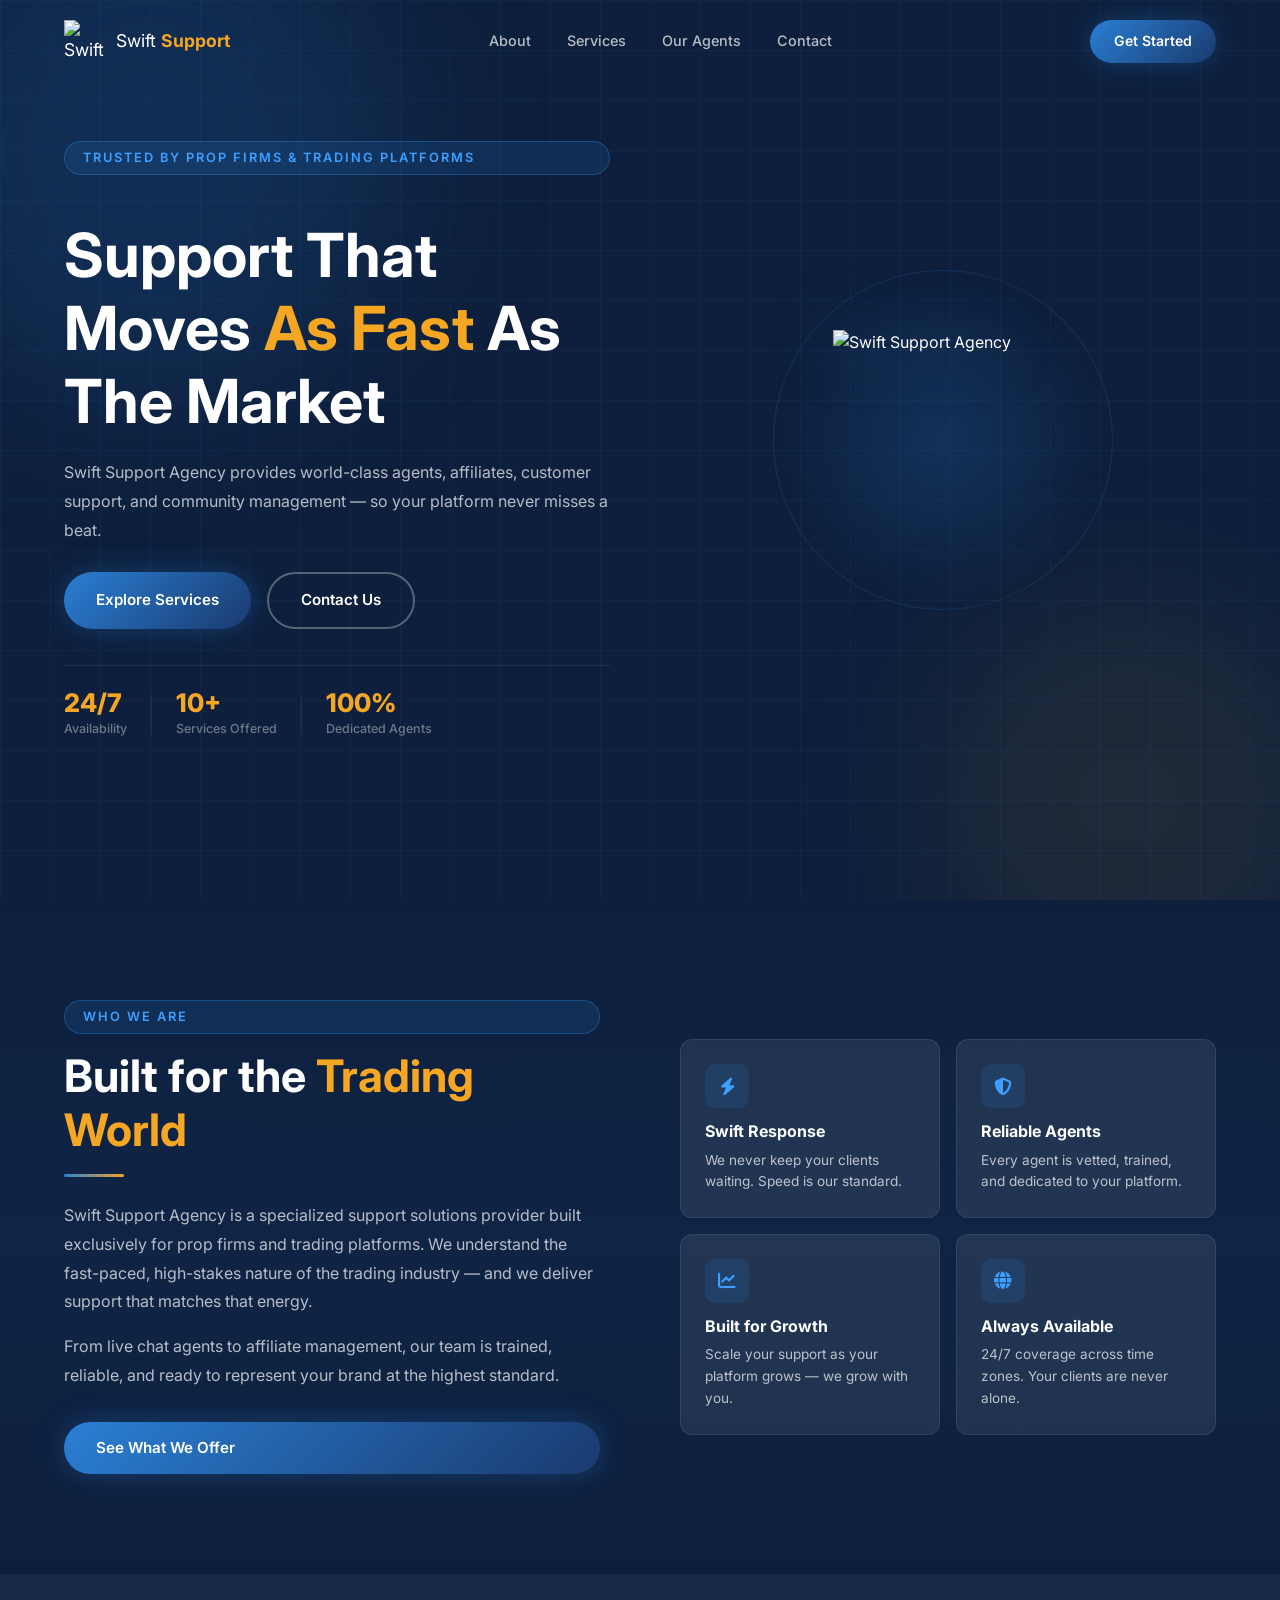
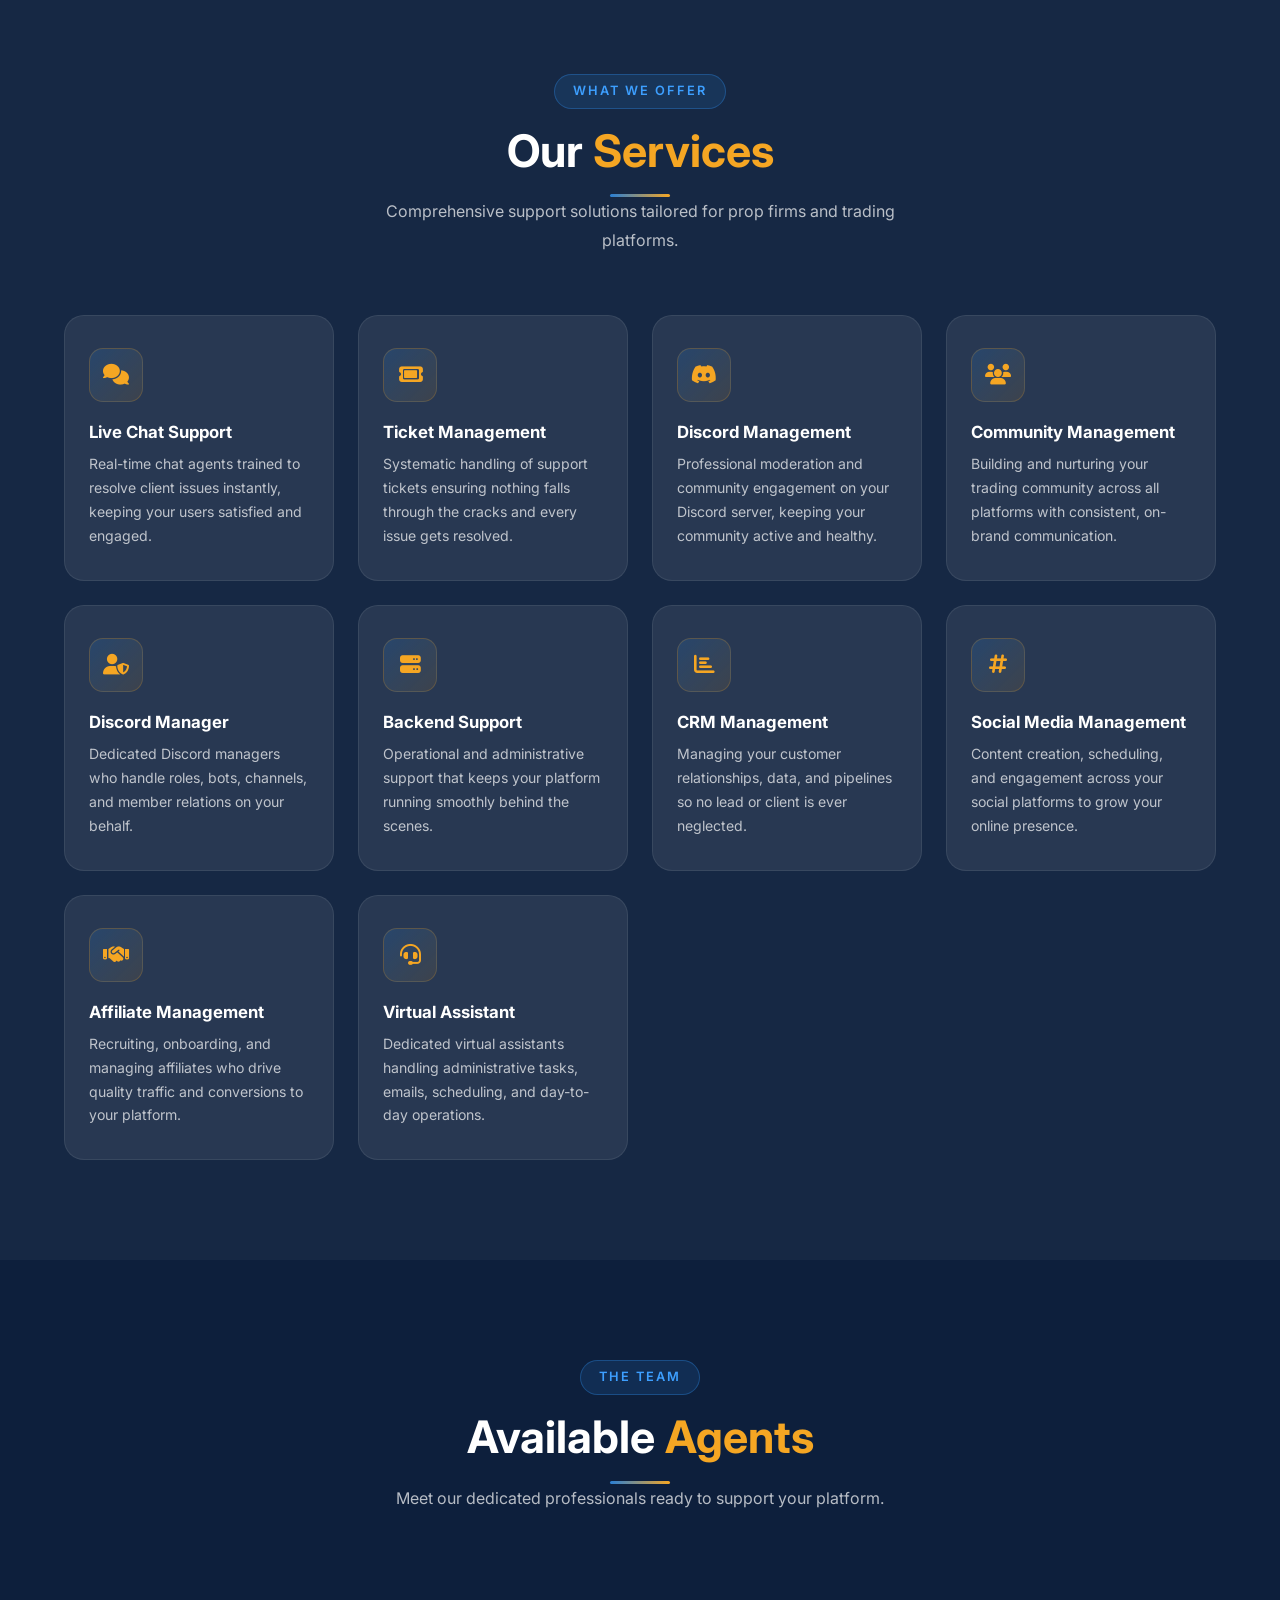
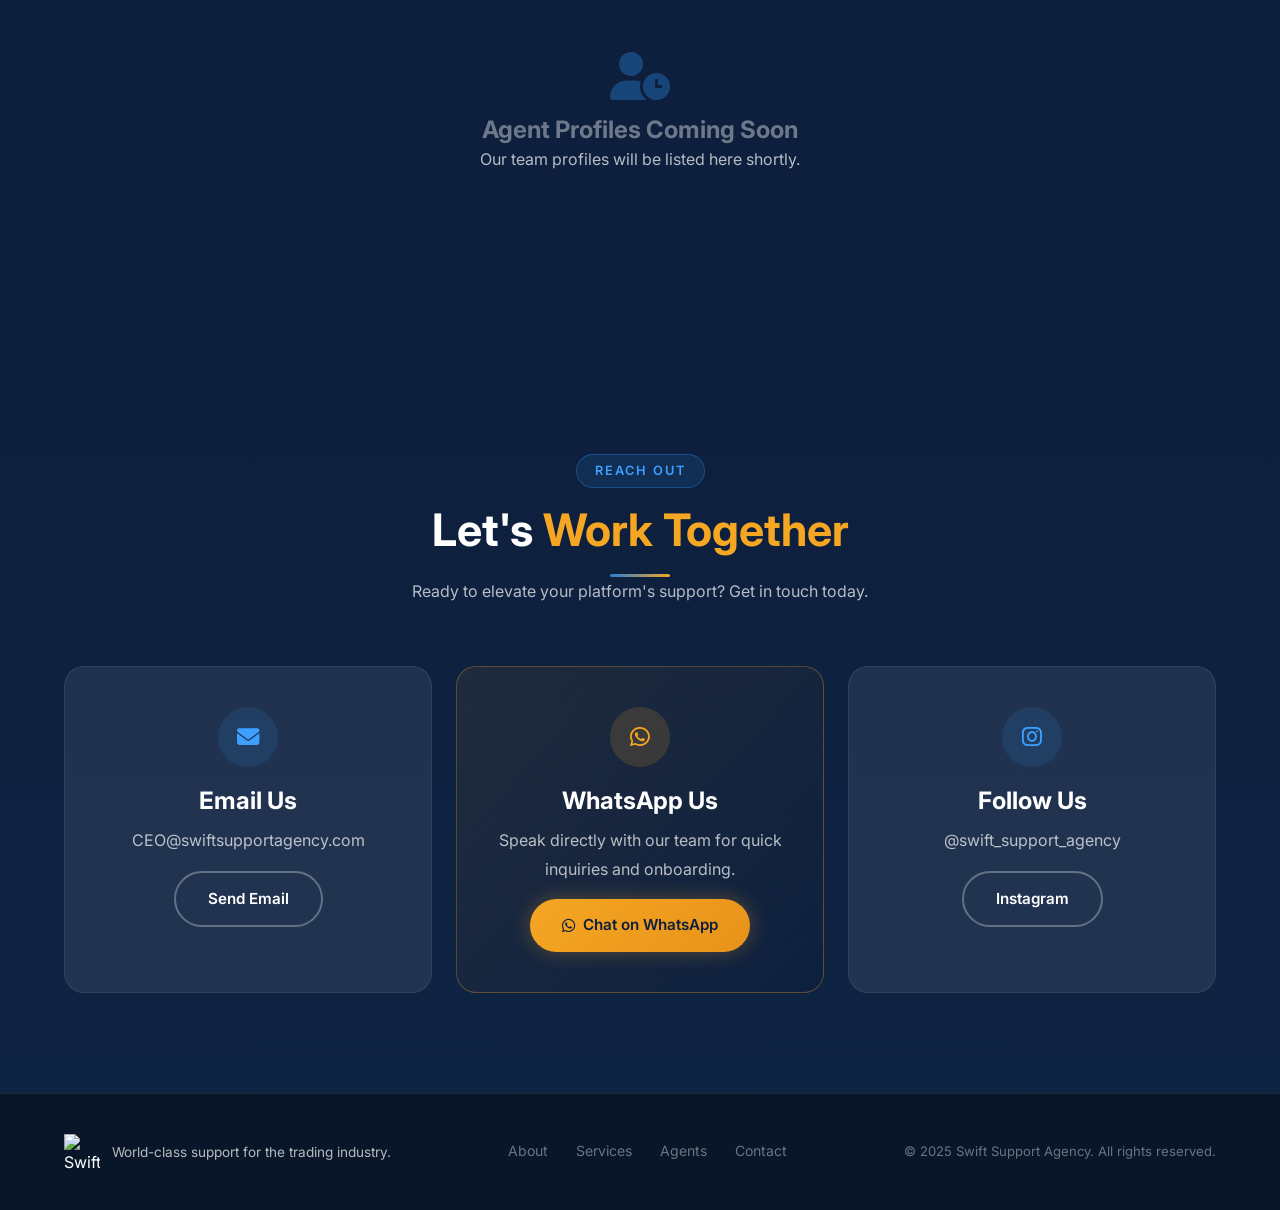
==== index.html @ 95cbc2ba "Initial commit — Swift Support Agency website" ====
<!DOCTYPE html>
<html lang="en">
<head>
  <meta charset="UTF-8" />
  <meta name="viewport" content="width=device-width, initial-scale=1.0" />
  <meta name="description" content="Swift Support Agency — Professional support solutions for prop firms and trading platforms." />
  <title>Swift Support Agency</title>

  <!-- Favicon -->
  <link rel="icon" type="image/png" href="assets/logo.png" />

  <!-- Fonts -->
  <link rel="preconnect" href="https://fonts.googleapis.com" />
  <link rel="preconnect" href="https://fonts.gstatic.com" crossorigin />
  <link href="https://fonts.googleapis.com/css2?family=Inter:wght@300;400;500;600;700;800;900&display=swap" rel="stylesheet" />

  <!-- Icons -->
  <link rel="stylesheet" href="https://cdnjs.cloudflare.com/ajax/libs/font-awesome/6.5.0/css/all.min.css" />

  <!-- Styles -->
  <link rel="stylesheet" href="css/style.css" />
</head>
<body>

  <!-- ===== NAVBAR ===== -->
  <nav class="navbar" id="navbar">
    <div class="container navbar__inner">

      <a href="#home" class="navbar__logo">
        <img src="assets/logo.png" alt="Swift Support Agency Logo" />
        <span>Swift <strong>Support</strong></span>
      </a>

      <ul class="navbar__links" id="navLinks">
        <li><a href="#about" class="nav-link">About</a></li>
        <li><a href="#services" class="nav-link">Services</a></li>
        <li><a href="#agents" class="nav-link">Our Agents</a></li>
        <li><a href="#contact" class="nav-link">Contact</a></li>
      </ul>

      <a href="#contact" class="btn btn-primary navbar__cta">Get Started</a>

      <button class="navbar__burger" id="burgerBtn" aria-label="Toggle menu">
        <span></span>
        <span></span>
        <span></span>
      </button>

    </div>
  </nav>

  <!-- ===== HERO ===== -->
  <section class="hero" id="home">
    <div class="hero__bg-grid"></div>
    <div class="hero__orb hero__orb--1"></div>
    <div class="hero__orb hero__orb--2"></div>
    <div class="container hero__inner">
      <div class="hero__content">
        <div class="section-tag">Trusted by Prop Firms & Trading Platforms</div>
        <h1>Support That Moves <span class="text-gold">As Fast</span> As The Market</h1>
        <p>Swift Support Agency provides world-class agents, affiliates, customer support, and community management — so your platform never misses a beat.</p>
        <div class="hero__btns">
          <a href="#services" class="btn btn-primary">Explore Services</a>
          <a href="#contact" class="btn btn-outline">Contact Us</a>
        </div>
        <div class="hero__stats">
          <div class="hero__stat">
            <span class="hero__stat-num">24/7</span>
            <span class="hero__stat-label">Availability</span>
          </div>
          <div class="hero__stat-divider"></div>
          <div class="hero__stat">
            <span class="hero__stat-num">10+</span>
            <span class="hero__stat-label">Services Offered</span>
          </div>
          <div class="hero__stat-divider"></div>
          <div class="hero__stat">
            <span class="hero__stat-num">100%</span>
            <span class="hero__stat-label">Dedicated Agents</span>
          </div>
        </div>
      </div>
      <div class="hero__visual">
        <div class="hero__logo-glow">
          <img src="assets/logo.png" alt="Swift Support Agency" />
        </div>
      </div>
    </div>
  </section>

  <!-- ===== ABOUT ===== -->
  <section class="about" id="about">
    <div class="container about__inner">
      <div class="about__text">
        <div class="section-tag">Who We Are</div>
        <h2>Built for the <span class="text-gold">Trading World</span></h2>
        <div class="divider" style="margin: 16px 0 24px;"></div>
        <p id="about-para-1">Swift Support Agency is a specialized support solutions provider built exclusively for prop firms and trading platforms. We understand the fast-paced, high-stakes nature of the trading industry — and we deliver support that matches that energy.</p>
        <p id="about-para-2" style="margin-top: 16px;">From live chat agents to affiliate management, our team is trained, reliable, and ready to represent your brand at the highest standard.</p>
        <a href="#services" class="btn btn-primary" style="margin-top: 32px;">See What We Offer</a>
      </div>
      <div class="about__cards">
        <div class="about__feat-card">
          <div class="about__feat-icon"><i class="fas fa-bolt"></i></div>
          <h3>Swift Response</h3>
          <p>We never keep your clients waiting. Speed is our standard.</p>
        </div>
        <div class="about__feat-card">
          <div class="about__feat-icon"><i class="fas fa-shield-halved"></i></div>
          <h3>Reliable Agents</h3>
          <p>Every agent is vetted, trained, and dedicated to your platform.</p>
        </div>
        <div class="about__feat-card">
          <div class="about__feat-icon"><i class="fas fa-chart-line"></i></div>
          <h3>Built for Growth</h3>
          <p>Scale your support as your platform grows — we grow with you.</p>
        </div>
        <div class="about__feat-card">
          <div class="about__feat-icon"><i class="fas fa-globe"></i></div>
          <h3>Always Available</h3>
          <p>24/7 coverage across time zones. Your clients are never alone.</p>
        </div>
      </div>
    </div>
  </section>

  <!-- ===== SERVICES ===== -->
  <section class="services" id="services">
    <div class="container">
      <div class="section-header">
        <div class="section-tag">What We Offer</div>
        <h2>Our <span class="text-gold">Services</span></h2>
        <div class="divider"></div>
        <p>Comprehensive support solutions tailored for prop firms and trading platforms.</p>
      </div>
      <div class="services__grid" id="servicesGrid">
        <!-- Populated by main.js -->
      </div>
    </div>
  </section>

  <!-- ===== AGENTS ===== -->
  <section class="agents" id="agents">
    <div class="container">
      <div class="section-header">
        <div class="section-tag">The Team</div>
        <h2>Available <span class="text-gold">Agents</span></h2>
        <div class="divider"></div>
        <p>Meet our dedicated professionals ready to support your platform.</p>
      </div>
      <div class="agents__grid" id="agentsGrid">
        <!-- Populated by main.js -->
      </div>
    </div>
  </section>

  <!-- ===== CONTACT ===== -->
  <section class="contact" id="contact">
    <div class="container contact__inner">
      <div class="section-header">
        <div class="section-tag">Reach Out</div>
        <h2>Let's <span class="text-gold">Work Together</span></h2>
        <div class="divider"></div>
        <p>Ready to elevate your platform's support? Get in touch today.</p>
      </div>
      <div class="contact__cards">
        <div class="contact__card">
          <div class="contact__icon"><i class="fas fa-envelope"></i></div>
          <h3>Email Us</h3>
          <p>CEO@swiftsupportagency.com</p>
          <a href="mailto:CEO@swiftsupportagency.com" class="btn btn-outline" style="margin-top: 16px;">Send Email</a>
        </div>
        <div class="contact__card contact__card--featured">
          <div class="contact__icon contact__icon--gold"><i class="fab fa-whatsapp"></i></div>
          <h3>WhatsApp Us</h3>
          <p>Speak directly with our team for quick inquiries and onboarding.</p>
          <a href="#" class="btn btn-gold" style="margin-top: 16px;" id="whatsappBtn">
            <i class="fab fa-whatsapp"></i> Chat on WhatsApp
          </a>
        </div>
        <div class="contact__card">
          <div class="contact__icon"><i class="fab fa-instagram"></i></div>
          <h3>Follow Us</h3>
          <p>@swift_support_agency</p>
          <a href="https://instagram.com/swift_support_agency" target="_blank" class="btn btn-outline" style="margin-top: 16px;">Instagram</a>
        </div>
      </div>
    </div>
  </section>

  <!-- ===== FOOTER ===== -->
  <footer class="footer">
    <div class="container footer__inner">
      <div class="footer__brand">
        <img src="assets/logo.png" alt="Swift Support Agency" />
        <p>World-class support for the trading industry.</p>
      </div>
      <div class="footer__links">
        <a href="#about">About</a>
        <a href="#services">Services</a>
        <a href="#agents">Agents</a>
        <a href="#contact">Contact</a>
      </div>
      <div class="footer__copy">
        <p>&copy; 2025 Swift Support Agency. All rights reserved.</p>
      </div>
    </div>
  </footer>

  <script src="js/main.js"></script>
</body>
</html>
---- css/style.css ----
/* ===========================
   SWIFT SUPPORT AGENCY
   Design System & Global Styles
=========================== */

@import url('https://fonts.googleapis.com/css2?family=Inter:wght@300;400;500;600;700;800;900&display=swap');

/* --- CSS Variables --- */
:root {
  --navy: #0d1f3c;
  --navy-light: #1a3a6e;
  --blue: #2a7fd4;
  --blue-bright: #3d9fff;
  --gold: #f5a623;
  --gold-light: #ffc14d;
  --white: #ffffff;
  --white-dim: rgba(255, 255, 255, 0.08);
  --white-dim2: rgba(255, 255, 255, 0.04);
  --text-primary: #ffffff;
  --text-secondary: rgba(255, 255, 255, 0.7);
  --text-muted: rgba(255, 255, 255, 0.4);
  --border: rgba(255, 255, 255, 0.08);
  --border-blue: rgba(42, 127, 212, 0.4);
  --glow-blue: 0 0 30px rgba(42, 127, 212, 0.3);
  --glow-gold: 0 0 20px rgba(245, 166, 35, 0.3);
  --radius: 12px;
  --radius-lg: 20px;
  --transition: all 0.3s ease;
  --max-width: 1200px;
}

/* --- Reset --- */
*, *::before, *::after {
  margin: 0;
  padding: 0;
  box-sizing: border-box;
}

html {
  scroll-behavior: smooth;
  font-size: 16px;
}

body {
  font-family: 'Inter', sans-serif;
  background-color: var(--navy);
  color: var(--text-primary);
  line-height: 1.6;
  overflow-x: hidden;
}

/* --- Scrollbar --- */
::-webkit-scrollbar { width: 6px; }
::-webkit-scrollbar-track { background: var(--navy); }
::-webkit-scrollbar-thumb {
  background: var(--blue);
  border-radius: 3px;
}

/* --- Typography --- */
h1, h2, h3, h4, h5 {
  font-weight: 700;
  line-height: 1.2;
}

h1 { font-size: clamp(2.2rem, 5vw, 3.8rem); }
h2 { font-size: clamp(1.8rem, 3.5vw, 2.8rem); }
h3 { font-size: clamp(1.2rem, 2vw, 1.5rem); }

p {
  color: var(--text-secondary);
  font-size: 1rem;
  line-height: 1.8;
}

a {
  text-decoration: none;
  color: inherit;
  transition: var(--transition);
}

img {
  max-width: 100%;
  display: block;
}

/* --- Layout --- */
.container {
  width: 90%;
  max-width: var(--max-width);
  margin: 0 auto;
}

section {
  padding: 100px 0;
}

/* --- Section Header --- */
.section-header {
  text-align: center;
  margin-bottom: 60px;
}

.section-tag {
  display: inline-block;
  background: rgba(42, 127, 212, 0.15);
  border: 1px solid var(--border-blue);
  color: var(--blue-bright);
  font-size: 0.8rem;
  font-weight: 600;
  letter-spacing: 2px;
  text-transform: uppercase;
  padding: 6px 18px;
  border-radius: 50px;
  margin-bottom: 16px;
}

.section-header h2 {
  margin-bottom: 16px;
}

.section-header h2 span {
  color: var(--gold);
}

.section-header p {
  max-width: 560px;
  margin: 0 auto;
}

/* --- Divider --- */
.divider {
  width: 60px;
  height: 3px;
  background: linear-gradient(90deg, var(--blue), var(--gold));
  margin: 16px auto 0;
  border-radius: 2px;
}

/* --- Buttons --- */
.btn {
  display: inline-flex;
  align-items: center;
  gap: 8px;
  padding: 14px 32px;
  border-radius: 50px;
  font-family: 'Inter', sans-serif;
  font-size: 0.95rem;
  font-weight: 600;
  cursor: pointer;
  border: none;
  transition: var(--transition);
  white-space: nowrap;
}

.btn-primary {
  background: linear-gradient(135deg, var(--blue), var(--navy-light));
  color: var(--white);
  box-shadow: var(--glow-blue);
}

.btn-primary:hover {
  transform: translateY(-2px);
  box-shadow: 0 0 40px rgba(42, 127, 212, 0.5);
}

.btn-outline {
  background: transparent;
  color: var(--white);
  border: 2px solid rgba(255, 255, 255, 0.3);
}

.btn-outline:hover {
  border-color: var(--gold);
  color: var(--gold);
  transform: translateY(-2px);
}

.btn-gold {
  background: linear-gradient(135deg, var(--gold), #e8921a);
  color: var(--navy);
  box-shadow: var(--glow-gold);
}

.btn-gold:hover {
  transform: translateY(-2px);
  box-shadow: 0 0 40px rgba(245, 166, 35, 0.5);
}

/* --- Card Base --- */
.card {
  background: var(--white-dim);
  border: 1px solid var(--border);
  border-radius: var(--radius-lg);
  padding: 32px;
  transition: var(--transition);
  backdrop-filter: blur(10px);
}

.card:hover {
  border-color: var(--border-blue);
  box-shadow: var(--glow-blue);
  transform: translateY(-4px);
}

/* --- Highlight Text --- */
.text-gold { color: var(--gold); }
.text-blue { color: var(--blue-bright); }

/* --- Responsive Utilities --- */
@media (max-width: 768px) {
  section { padding: 70px 0; }
  .section-header { margin-bottom: 40px; }
}

@media (max-width: 480px) {
  section { padding: 50px 0; }
}

/* ===========================
   NAVBAR
=========================== */
.navbar {
  position: fixed;
  top: 0;
  left: 0;
  right: 0;
  z-index: 1000;
  padding: 20px 0;
  transition: var(--transition);
}

.navbar.scrolled {
  background: rgba(13, 31, 60, 0.95);
  backdrop-filter: blur(20px);
  padding: 14px 0;
  border-bottom: 1px solid var(--border);
  box-shadow: 0 4px 30px rgba(0, 0, 0, 0.3);
}

.navbar__inner {
  display: flex;
  align-items: center;
  justify-content: space-between;
  gap: 24px;
}

.navbar__logo {
  display: flex;
  align-items: center;
  gap: 10px;
  font-size: 1.1rem;
  color: var(--white);
}

.navbar__logo img {
  width: 42px;
  height: 42px;
  object-fit: contain;
}

.navbar__logo strong {
  color: var(--gold);
}

.navbar__links {
  display: flex;
  align-items: center;
  gap: 36px;
  list-style: none;
}

.nav-link {
  font-size: 0.9rem;
  font-weight: 500;
  color: var(--text-secondary);
  position: relative;
  padding-bottom: 4px;
}

.nav-link::after {
  content: '';
  position: absolute;
  bottom: 0;
  left: 0;
  width: 0;
  height: 2px;
  background: var(--gold);
  transition: var(--transition);
}

.nav-link:hover,
.nav-link.active {
  color: var(--white);
}

.nav-link:hover::after,
.nav-link.active::after {
  width: 100%;
}

.navbar__cta {
  padding: 10px 24px;
  font-size: 0.88rem;
}

.navbar__burger {
  display: none;
  flex-direction: column;
  gap: 5px;
  background: none;
  border: none;
  cursor: pointer;
  padding: 4px;
}

.navbar__burger span {
  display: block;
  width: 24px;
  height: 2px;
  background: var(--white);
  border-radius: 2px;
  transition: var(--transition);
}

.navbar__burger.open span:nth-child(1) {
  transform: translateY(7px) rotate(45deg);
}

.navbar__burger.open span:nth-child(2) {
  opacity: 0;
}

.navbar__burger.open span:nth-child(3) {
  transform: translateY(-7px) rotate(-45deg);
}

@media (max-width: 900px) {
  .navbar__links {
    position: fixed;
    top: 0;
    right: -100%;
    width: 75%;
    max-width: 320px;
    height: 100vh;
    background: rgba(13, 31, 60, 0.98);
    backdrop-filter: blur(20px);
    flex-direction: column;
    justify-content: center;
    gap: 40px;
    border-left: 1px solid var(--border);
    transition: right 0.35s ease;
    z-index: 999;
  }

  .navbar__links.open {
    right: 0;
  }

  .nav-link { font-size: 1.1rem; }
  .navbar__cta { display: none; }
  .navbar__burger { display: flex; z-index: 1000; }
}


/* ===========================
   HERO
=========================== */
.hero {
  min-height: 100vh;
  display: flex;
  align-items: center;
  position: relative;
  overflow: hidden;
  padding-top: 80px;
}

.hero__bg-grid {
  position: absolute;
  inset: 0;
  background-image:
    linear-gradient(rgba(42, 127, 212, 0.07) 1px, transparent 1px),
    linear-gradient(90deg, rgba(42, 127, 212, 0.07) 1px, transparent 1px);
  background-size: 50px 50px;
  z-index: 0;
}

.hero__orb {
  position: absolute;
  border-radius: 50%;
  filter: blur(80px);
  z-index: 0;
}

.hero__orb--1 {
  width: 500px;
  height: 500px;
  background: rgba(42, 127, 212, 0.15);
  top: -100px;
  left: -100px;
}

.hero__orb--2 {
  width: 400px;
  height: 400px;
  background: rgba(245, 166, 35, 0.08);
  bottom: -100px;
  right: -50px;
}

.hero__inner {
  display: grid;
  grid-template-columns: 1fr 1fr;
  align-items: center;
  gap: 60px;
  position: relative;
  z-index: 1;
}

.hero__content {
  display: flex;
  flex-direction: column;
  gap: 20px;
}

.hero__content h1 {
  margin-top: 8px;
}

.hero__btns {
  display: flex;
  gap: 16px;
  flex-wrap: wrap;
  margin-top: 8px;
}

.hero__stats {
  display: flex;
  align-items: center;
  gap: 24px;
  margin-top: 16px;
  padding-top: 24px;
  border-top: 1px solid var(--border);
}

.hero__stat {
  display: flex;
  flex-direction: column;
  gap: 4px;
}

.hero__stat-num {
  font-size: 1.6rem;
  font-weight: 800;
  color: var(--gold);
  line-height: 1;
}

.hero__stat-label {
  font-size: 0.78rem;
  color: var(--text-muted);
  font-weight: 500;
}

.hero__stat-divider {
  width: 1px;
  height: 40px;
  background: var(--border);
}

.hero__visual {
  display: flex;
  justify-content: center;
  align-items: center;
}

.hero__logo-glow {
  width: 340px;
  height: 340px;
  border-radius: 50%;
  background: radial-gradient(circle, rgba(42, 127, 212, 0.2) 0%, rgba(13, 31, 60, 0) 70%);
  display: flex;
  align-items: center;
  justify-content: center;
  animation: pulse 3s ease-in-out infinite;
  border: 1px solid rgba(42, 127, 212, 0.2);
}

.hero__logo-glow img {
  width: 220px;
  height: 220px;
  object-fit: contain;
  filter: drop-shadow(0 0 30px rgba(42, 127, 212, 0.5));
}

@keyframes pulse {
  0%, 100% { box-shadow: 0 0 40px rgba(42, 127, 212, 0.2); }
  50% { box-shadow: 0 0 80px rgba(42, 127, 212, 0.4); }
}

@media (max-width: 900px) {
  .hero__inner {
    grid-template-columns: 1fr;
    text-align: center;
  }

  .hero__content { align-items: center; }
  .hero__stats { justify-content: center; }
  .hero__visual { display: none; }
}


/* ===========================
   ABOUT
=========================== */
.about {
  background: linear-gradient(180deg, var(--navy) 0%, rgba(26, 58, 110, 0.2) 50%, var(--navy) 100%);
}

.about__inner {
  display: grid;
  grid-template-columns: 1fr 1fr;
  gap: 80px;
  align-items: center;
}

.about__text {
  display: flex;
  flex-direction: column;
}

.about__cards {
  display: grid;
  grid-template-columns: 1fr 1fr;
  gap: 16px;
}

.about__feat-card {
  background: var(--white-dim);
  border: 1px solid var(--border);
  border-radius: var(--radius);
  padding: 24px;
  transition: var(--transition);
}

.about__feat-card:hover {
  border-color: var(--border-blue);
  transform: translateY(-3px);
}

.about__feat-icon {
  width: 44px;
  height: 44px;
  background: rgba(42, 127, 212, 0.15);
  border-radius: 10px;
  display: flex;
  align-items: center;
  justify-content: center;
  color: var(--blue-bright);
  font-size: 1.1rem;
  margin-bottom: 14px;
}

.about__feat-card h3 {
  font-size: 1rem;
  margin-bottom: 8px;
}

.about__feat-card p {
  font-size: 0.85rem;
  line-height: 1.6;
}

@media (max-width: 900px) {
  .about__inner {
    grid-template-columns: 1fr;
    gap: 48px;
  }
}

@media (max-width: 480px) {
  .about__cards { grid-template-columns: 1fr; }
}


/* ===========================
   SERVICES
=========================== */
.services {
  background: var(--white-dim2);
}

.services__grid {
  display: grid;
  grid-template-columns: repeat(auto-fit, minmax(240px, 1fr));
  gap: 24px;
}

.service-card {
  background: var(--white-dim);
  border: 1px solid var(--border);
  border-radius: var(--radius-lg);
  padding: 32px 24px;
  transition: var(--transition);
  cursor: default;
}

.service-card:hover {
  border-color: var(--gold);
  box-shadow: var(--glow-gold);
  transform: translateY(-5px);
}

.service-card__icon {
  width: 54px;
  height: 54px;
  border-radius: 14px;
  display: flex;
  align-items: center;
  justify-content: center;
  font-size: 1.3rem;
  margin-bottom: 20px;
  background: linear-gradient(135deg, rgba(42,127,212,0.2), rgba(245,166,35,0.1));
  color: var(--gold);
  border: 1px solid rgba(245, 166, 35, 0.2);
}

.service-card h3 {
  font-size: 1.05rem;
  margin-bottom: 10px;
}

.service-card p {
  font-size: 0.88rem;
  line-height: 1.7;
}


/* ===========================
   AGENTS
=========================== */
.agents__grid {
  display: grid;
  grid-template-columns: repeat(auto-fit, minmax(240px, 1fr));
  gap: 28px;
}

.agent-card {
  background: var(--white-dim);
  border: 1px solid var(--border);
  border-radius: var(--radius-lg);
  padding: 32px 24px;
  text-align: center;
  transition: var(--transition);
}

.agent-card:hover {
  border-color: var(--border-blue);
  box-shadow: var(--glow-blue);
  transform: translateY(-5px);
}

.agent-card__photo {
  width: 90px;
  height: 90px;
  border-radius: 50%;
  object-fit: cover;
  margin: 0 auto 16px;
  border: 3px solid var(--blue);
  box-shadow: 0 0 20px rgba(42, 127, 212, 0.3);
}

.agent-card__placeholder {
  width: 90px;
  height: 90px;
  border-radius: 50%;
  background: rgba(42, 127, 212, 0.15);
  border: 3px solid var(--border-blue);
  display: flex;
  align-items: center;
  justify-content: center;
  margin: 0 auto 16px;
  font-size: 2rem;
  color: var(--blue-bright);
}

.agent-card h3 {
  font-size: 1.05rem;
  margin-bottom: 6px;
}

.agent-card__role {
  font-size: 0.82rem;
  color: var(--gold);
  font-weight: 600;
  text-transform: uppercase;
  letter-spacing: 1px;
  margin-bottom: 12px;
}

.agent-card p {
  font-size: 0.86rem;
}

.agents__empty {
  grid-column: 1 / -1;
  text-align: center;
  padding: 80px 20px;
  color: var(--text-muted);
}

.agents__empty i {
  font-size: 3rem;
  margin-bottom: 16px;
  display: block;
  color: var(--border-blue);
}


/* ===========================
   CONTACT
=========================== */
.contact {
  background: linear-gradient(180deg, var(--navy) 0%, rgba(26, 58, 110, 0.15) 100%);
}

.contact__cards {
  display: grid;
  grid-template-columns: repeat(3, 1fr);
  gap: 24px;
  margin-top: 20px;
}

.contact__card {
  background: var(--white-dim);
  border: 1px solid var(--border);
  border-radius: var(--radius-lg);
  padding: 40px 28px;
  text-align: center;
  transition: var(--transition);
  display: flex;
  flex-direction: column;
  align-items: center;
}

.contact__card:hover {
  border-color: var(--border-blue);
  transform: translateY(-4px);
}

.contact__card--featured {
  border-color: rgba(245, 166, 35, 0.3);
  background: linear-gradient(135deg, rgba(245,166,35,0.08), rgba(13,31,60,0.5));
}

.contact__card--featured:hover {
  border-color: var(--gold);
  box-shadow: var(--glow-gold);
}

.contact__icon {
  width: 60px;
  height: 60px;
  border-radius: 50%;
  background: rgba(42, 127, 212, 0.15);
  display: flex;
  align-items: center;
  justify-content: center;
  font-size: 1.4rem;
  color: var(--blue-bright);
  margin-bottom: 20px;
}

.contact__icon--gold {
  background: rgba(245, 166, 35, 0.15);
  color: var(--gold);
}

.contact__card h3 { margin-bottom: 10px; }

@media (max-width: 768px) {
  .contact__cards { grid-template-columns: 1fr; }
}


/* ===========================
   FOOTER
=========================== */
.footer {
  background: rgba(0, 0, 0, 0.3);
  border-top: 1px solid var(--border);
  padding: 40px 0;
}

.footer__inner {
  display: flex;
  align-items: center;
  justify-content: space-between;
  flex-wrap: wrap;
  gap: 24px;
}

.footer__brand {
  display: flex;
  align-items: center;
  gap: 12px;
}

.footer__brand img {
  width: 36px;
  height: 36px;
  object-fit: contain;
}

.footer__brand p {
  font-size: 0.85rem;
}

.footer__links {
  display: flex;
  gap: 28px;
}

.footer__links a {
  font-size: 0.88rem;
  color: var(--text-muted);
}

.footer__links a:hover { color: var(--gold); }

.footer__copy p {
  font-size: 0.82rem;
  color: var(--text-muted);
}

@media (max-width: 768px) {
  .footer__inner { flex-direction: column; text-align: center; }
  .footer__links { flex-wrap: wrap; justify-content: center; }
}
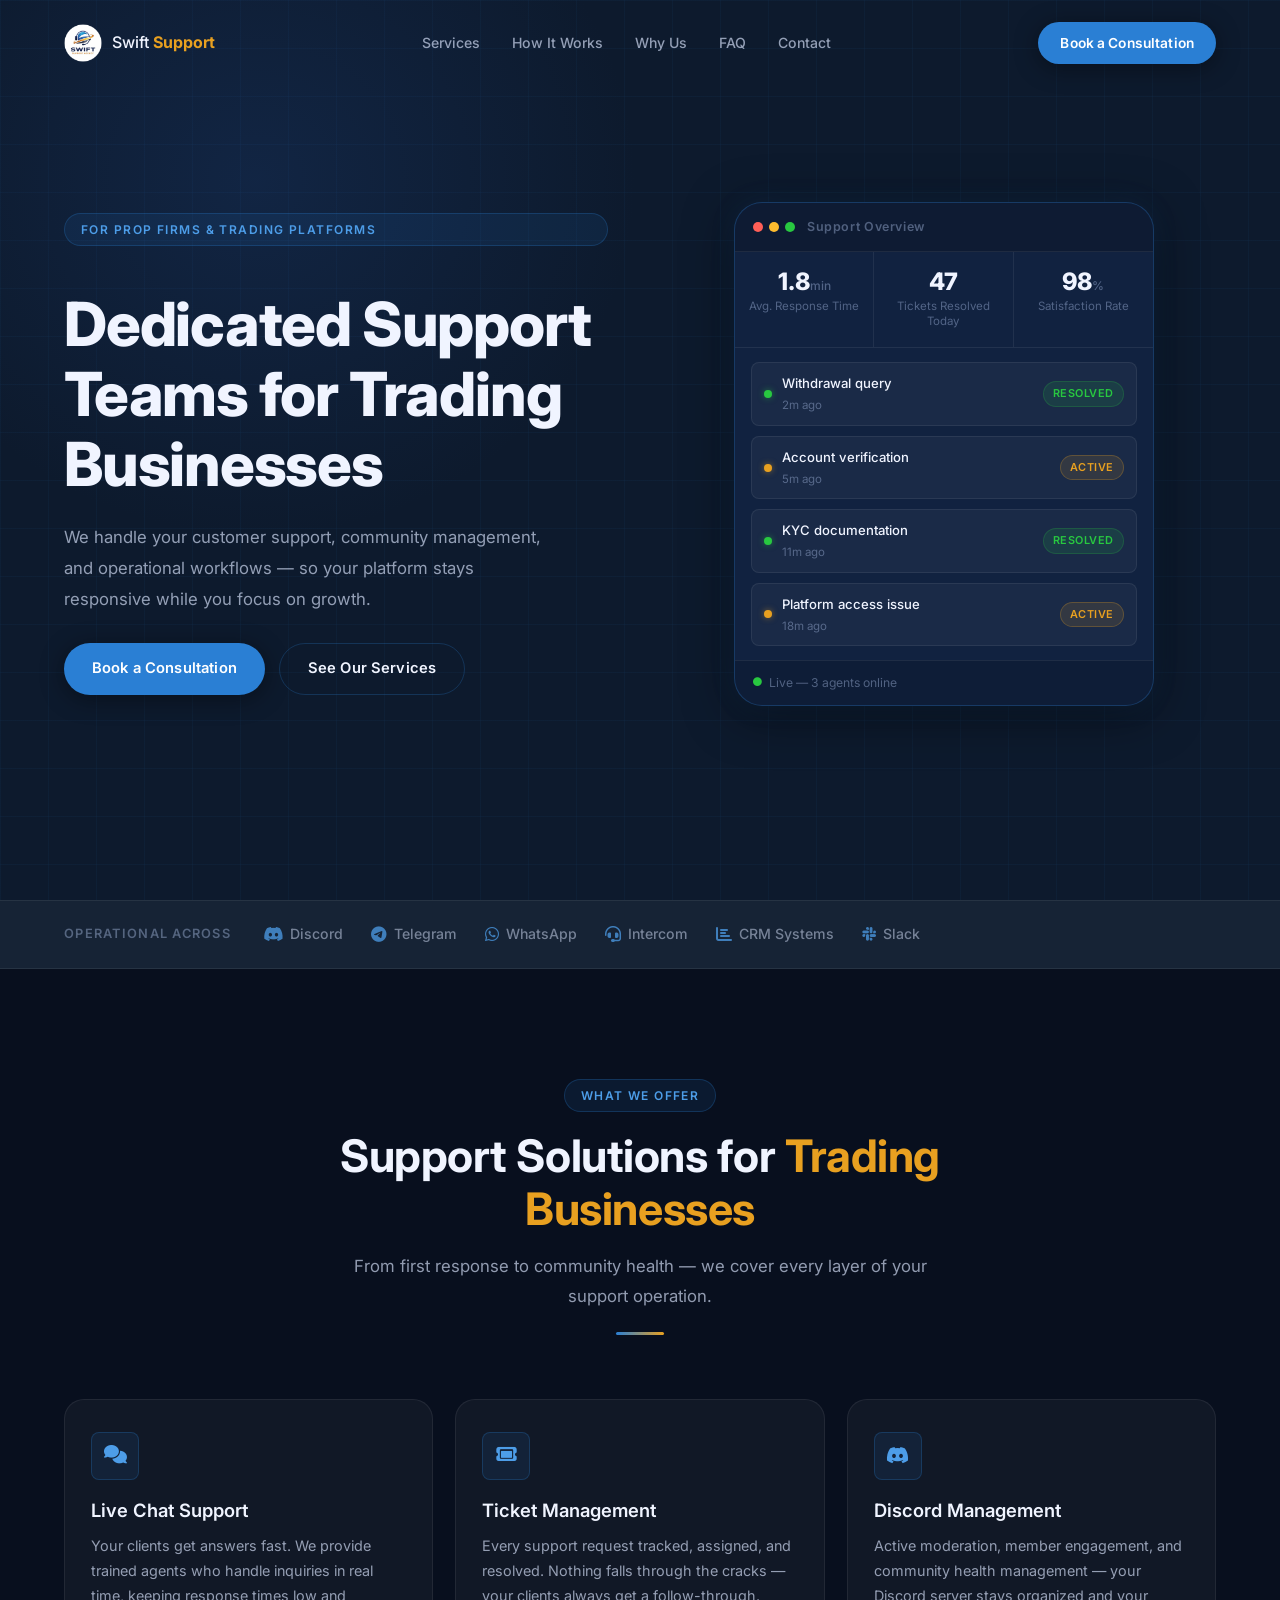
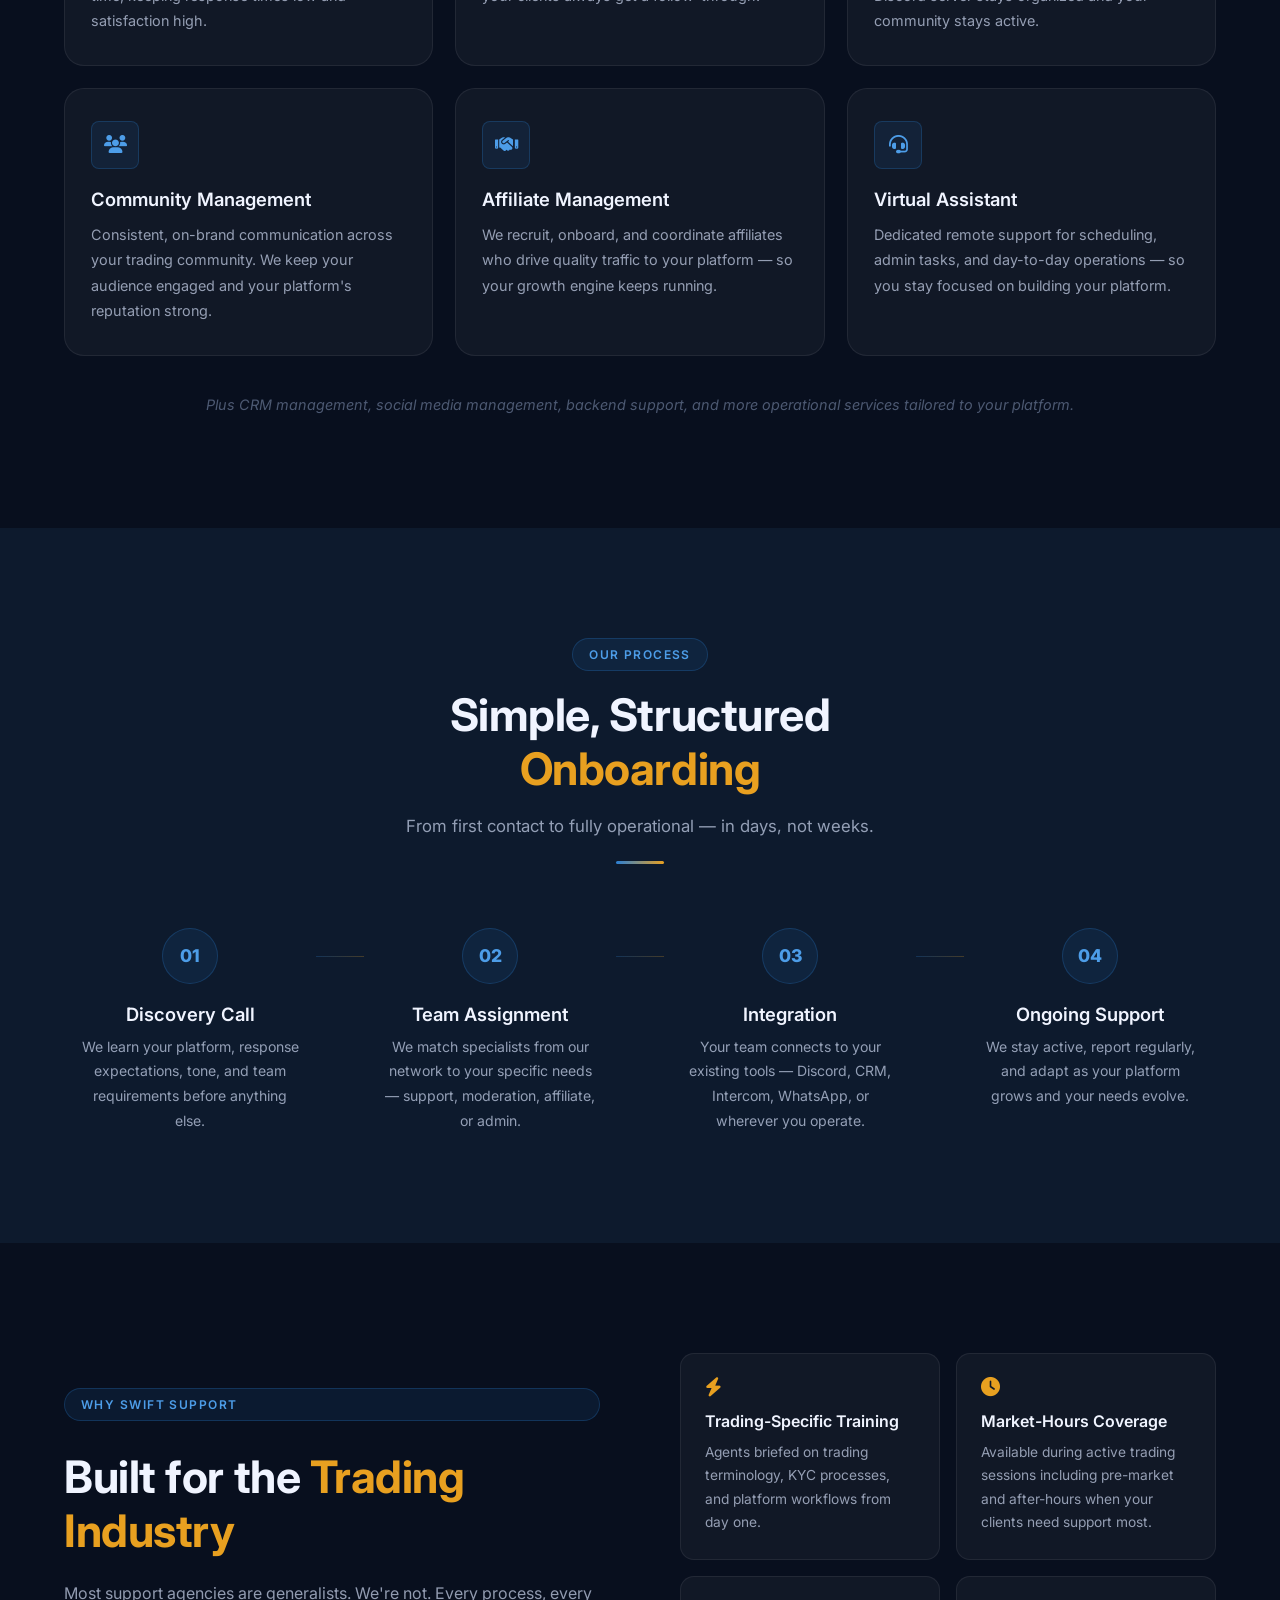
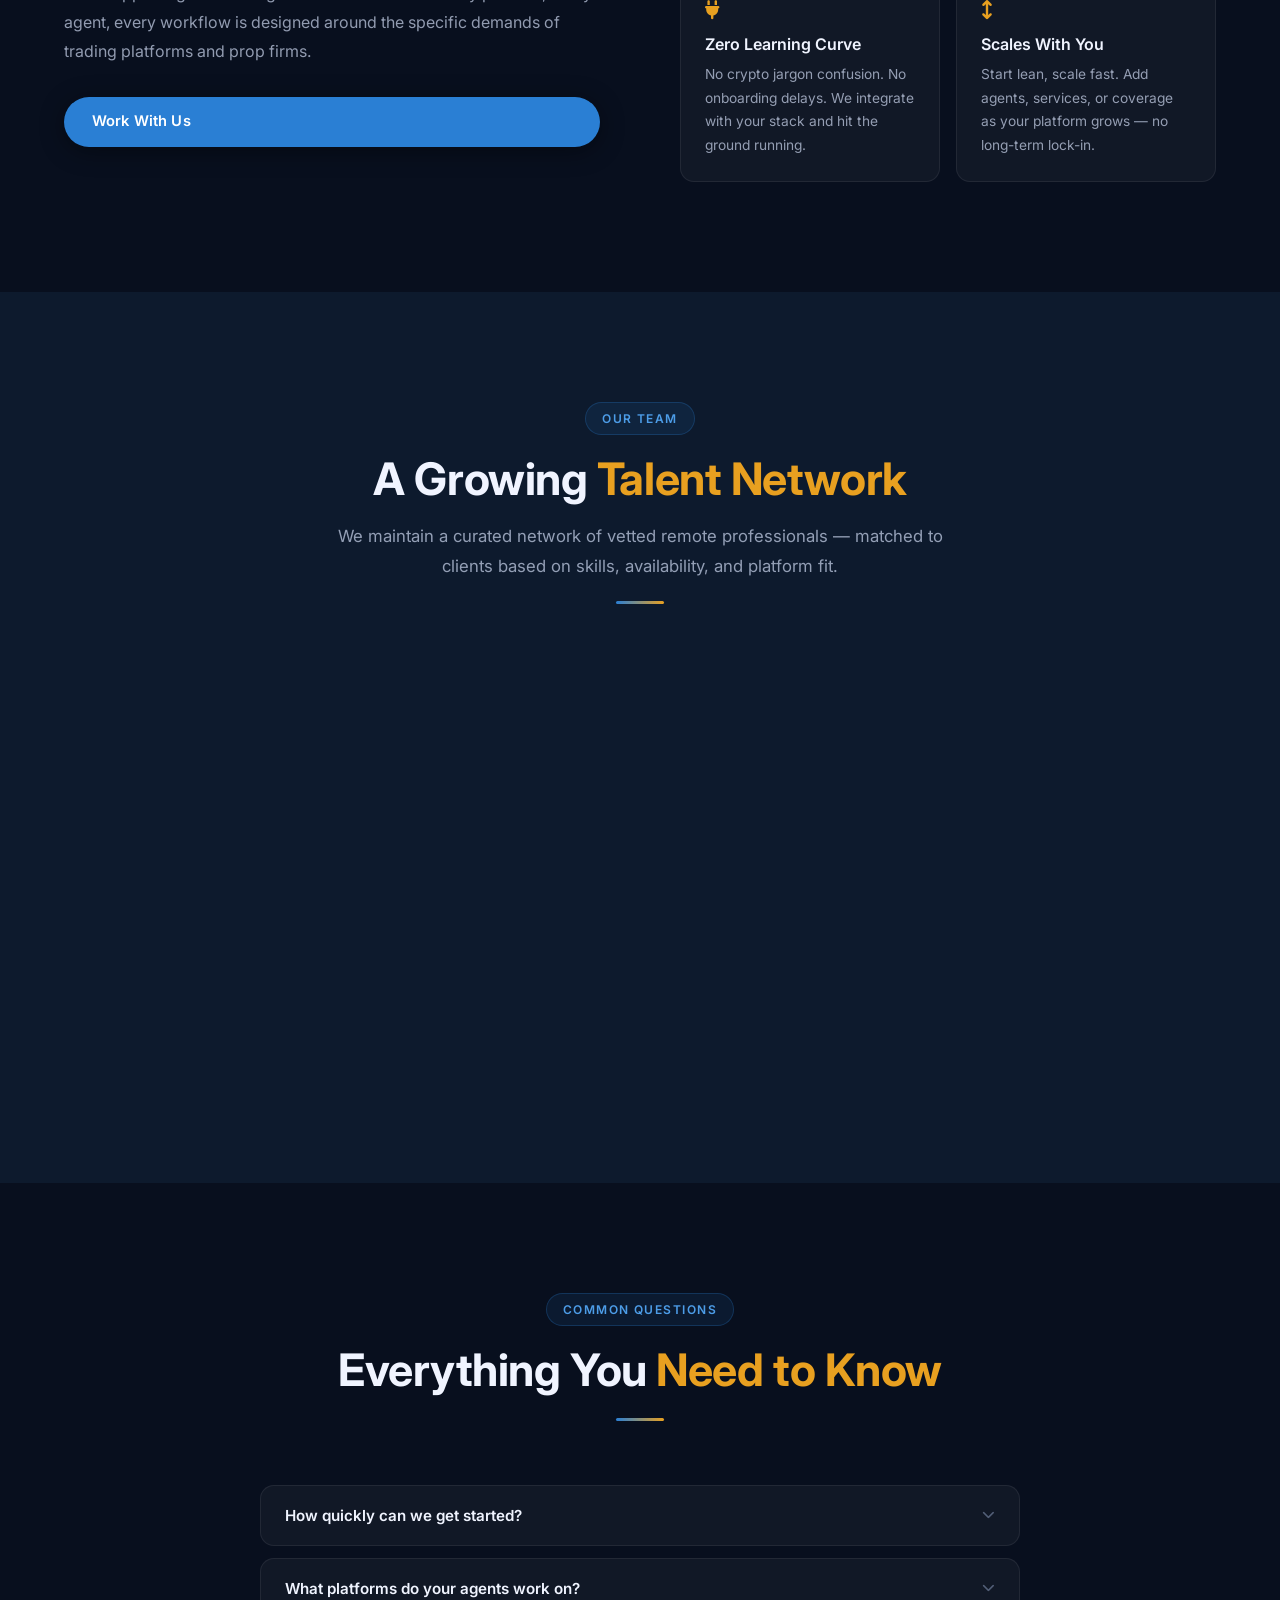
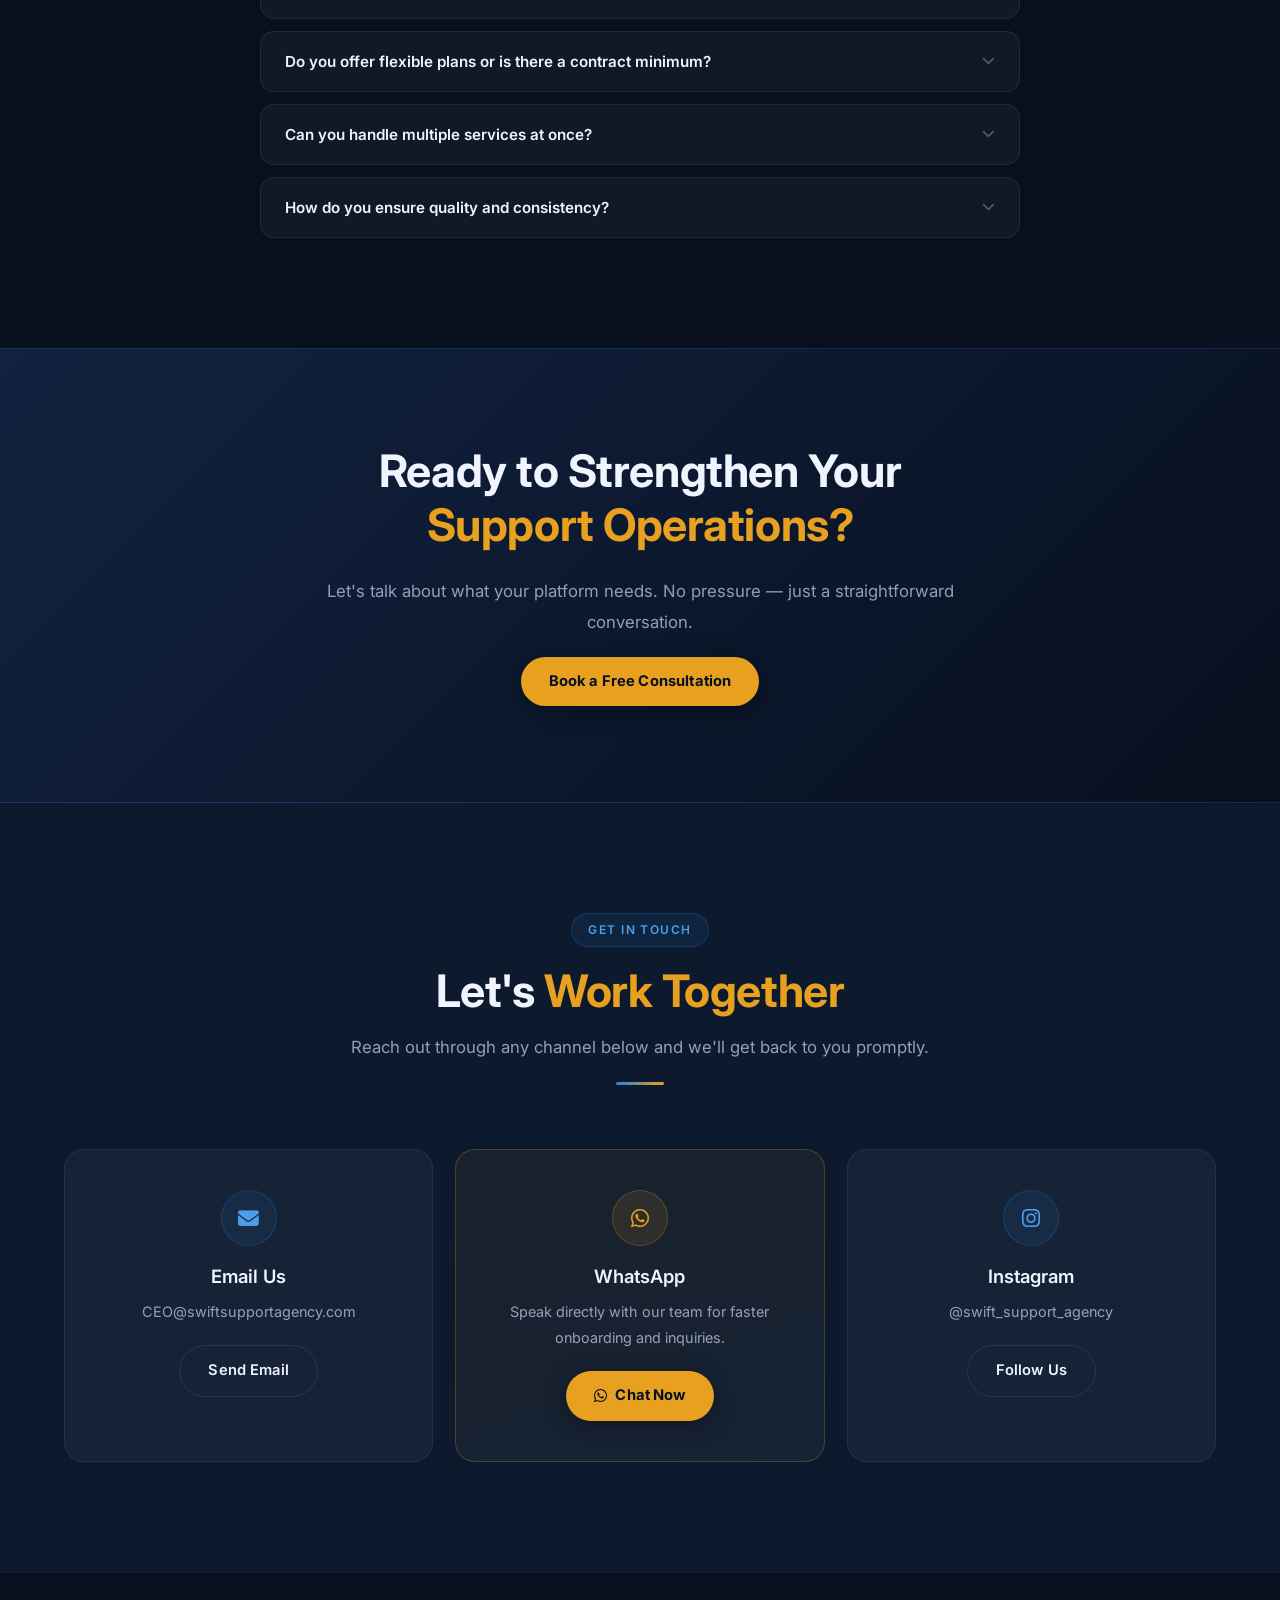
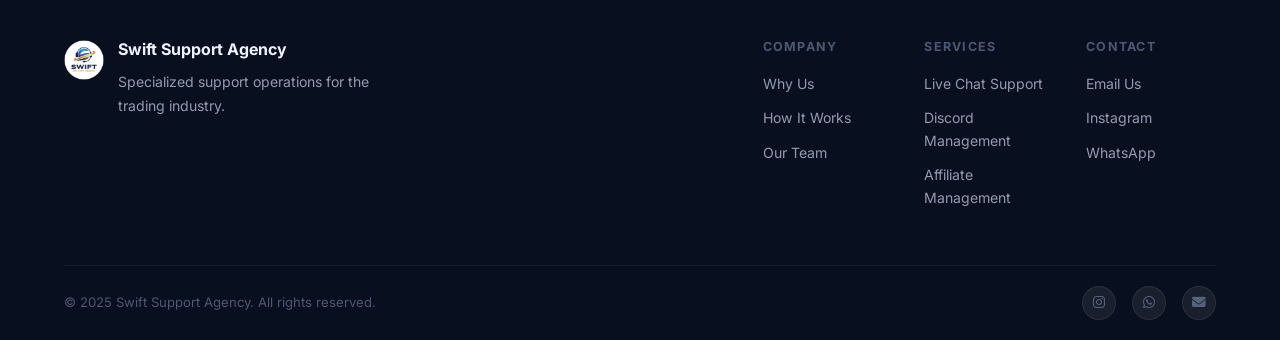
==== commit 1865e2de: "Refined UI — professional copy, dashboard mockup, FAQ, process section" ====
--- a/index.html
+++ b/index.html
@@ -3,21 +3,13 @@
 <head>
   <meta charset="UTF-8" />
   <meta name="viewport" content="width=device-width, initial-scale=1.0" />
-  <meta name="description" content="Swift Support Agency — Professional support solutions for prop firms and trading platforms." />
+  <meta name="description" content="Swift Support Agency — Dedicated support teams for prop firms and trading platforms. Live chat, Discord management, affiliate coordination and more." />
   <title>Swift Support Agency</title>
-
-  <!-- Favicon -->
   <link rel="icon" type="image/png" href="assets/logo.png" />
-
-  <!-- Fonts -->
   <link rel="preconnect" href="https://fonts.googleapis.com" />
   <link rel="preconnect" href="https://fonts.gstatic.com" crossorigin />
   <link href="https://fonts.googleapis.com/css2?family=Inter:wght@300;400;500;600;700;800;900&display=swap" rel="stylesheet" />
-
-  <!-- Icons -->
   <link rel="stylesheet" href="https://cdnjs.cloudflare.com/ajax/libs/font-awesome/6.5.0/css/all.min.css" />
-
-  <!-- Styles -->
   <link rel="stylesheet" href="css/style.css" />
 </head>
 <body>
@@ -25,164 +17,316 @@
   <!-- ===== NAVBAR ===== -->
   <nav class="navbar" id="navbar">
     <div class="container navbar__inner">
-
       <a href="#home" class="navbar__logo">
-        <img src="assets/logo.png" alt="Swift Support Agency Logo" />
+        <img src="assets/logo.png" alt="Swift Support Agency" />
         <span>Swift <strong>Support</strong></span>
       </a>
-
       <ul class="navbar__links" id="navLinks">
-        <li><a href="#about" class="nav-link">About</a></li>
         <li><a href="#services" class="nav-link">Services</a></li>
-        <li><a href="#agents" class="nav-link">Our Agents</a></li>
+        <li><a href="#process" class="nav-link">How It Works</a></li>
+        <li><a href="#why" class="nav-link">Why Us</a></li>
+        <li><a href="#faq" class="nav-link">FAQ</a></li>
         <li><a href="#contact" class="nav-link">Contact</a></li>
       </ul>
-
-      <a href="#contact" class="btn btn-primary navbar__cta">Get Started</a>
-
+      <a href="#contact" class="btn btn-primary navbar__cta">Book a Consultation</a>
       <button class="navbar__burger" id="burgerBtn" aria-label="Toggle menu">
-        <span></span>
-        <span></span>
-        <span></span>
+        <span></span><span></span><span></span>
       </button>
-
     </div>
   </nav>
 
   <!-- ===== HERO ===== -->
   <section class="hero" id="home">
     <div class="hero__bg-grid"></div>
-    <div class="hero__orb hero__orb--1"></div>
-    <div class="hero__orb hero__orb--2"></div>
     <div class="container hero__inner">
+
       <div class="hero__content">
-        <div class="section-tag">Trusted by Prop Firms & Trading Platforms</div>
-        <h1>Support That Moves <span class="text-gold">As Fast</span> As The Market</h1>
-        <p>Swift Support Agency provides world-class agents, affiliates, customer support, and community management — so your platform never misses a beat.</p>
+        <div class="section-tag">For Prop Firms &amp; Trading Platforms</div>
+        <h1>Dedicated Support Teams for Trading Businesses</h1>
+        <p class="hero__sub">We handle your customer support, community management, and operational workflows — so your platform stays responsive while you focus on growth.</p>
         <div class="hero__btns">
-          <a href="#services" class="btn btn-primary">Explore Services</a>
-          <a href="#contact" class="btn btn-outline">Contact Us</a>
-        </div>
-        <div class="hero__stats">
-          <div class="hero__stat">
-            <span class="hero__stat-num">24/7</span>
-            <span class="hero__stat-label">Availability</span>
-          </div>
-          <div class="hero__stat-divider"></div>
-          <div class="hero__stat">
-            <span class="hero__stat-num">10+</span>
-            <span class="hero__stat-label">Services Offered</span>
-          </div>
-          <div class="hero__stat-divider"></div>
-          <div class="hero__stat">
-            <span class="hero__stat-num">100%</span>
-            <span class="hero__stat-label">Dedicated Agents</span>
-          </div>
-        </div>
-      </div>
+          <a href="#contact" class="btn btn-primary">Book a Consultation</a>
+          <a href="#services" class="btn btn-outline">See Our Services</a>
+        </div>
+      </div>
+
       <div class="hero__visual">
-        <div class="hero__logo-glow">
-          <img src="assets/logo.png" alt="Swift Support Agency" />
-        </div>
-      </div>
-    </div>
-  </section>
-
-  <!-- ===== ABOUT ===== -->
-  <section class="about" id="about">
-    <div class="container about__inner">
-      <div class="about__text">
-        <div class="section-tag">Who We Are</div>
-        <h2>Built for the <span class="text-gold">Trading World</span></h2>
-        <div class="divider" style="margin: 16px 0 24px;"></div>
-        <p id="about-para-1">Swift Support Agency is a specialized support solutions provider built exclusively for prop firms and trading platforms. We understand the fast-paced, high-stakes nature of the trading industry — and we deliver support that matches that energy.</p>
-        <p id="about-para-2" style="margin-top: 16px;">From live chat agents to affiliate management, our team is trained, reliable, and ready to represent your brand at the highest standard.</p>
-        <a href="#services" class="btn btn-primary" style="margin-top: 32px;">See What We Offer</a>
-      </div>
-      <div class="about__cards">
-        <div class="about__feat-card">
-          <div class="about__feat-icon"><i class="fas fa-bolt"></i></div>
-          <h3>Swift Response</h3>
-          <p>We never keep your clients waiting. Speed is our standard.</p>
-        </div>
-        <div class="about__feat-card">
-          <div class="about__feat-icon"><i class="fas fa-shield-halved"></i></div>
-          <h3>Reliable Agents</h3>
-          <p>Every agent is vetted, trained, and dedicated to your platform.</p>
-        </div>
-        <div class="about__feat-card">
-          <div class="about__feat-icon"><i class="fas fa-chart-line"></i></div>
-          <h3>Built for Growth</h3>
-          <p>Scale your support as your platform grows — we grow with you.</p>
-        </div>
-        <div class="about__feat-card">
-          <div class="about__feat-icon"><i class="fas fa-globe"></i></div>
-          <h3>Always Available</h3>
-          <p>24/7 coverage across time zones. Your clients are never alone.</p>
-        </div>
-      </div>
-    </div>
-  </section>
+        <div class="dashboard">
+          <div class="dashboard__header">
+            <div class="dashboard__dot red"></div>
+            <div class="dashboard__dot yellow"></div>
+            <div class="dashboard__dot green"></div>
+            <span class="dashboard__title">Support Overview</span>
+          </div>
+          <div class="dashboard__stats">
+            <div class="dashboard__stat">
+              <span class="dashboard__stat-val">1.8<small>min</small></span>
+              <span class="dashboard__stat-label">Avg. Response Time</span>
+            </div>
+            <div class="dashboard__stat">
+              <span class="dashboard__stat-val">47</span>
+              <span class="dashboard__stat-label">Tickets Resolved Today</span>
+            </div>
+            <div class="dashboard__stat">
+              <span class="dashboard__stat-val">98<small>%</small></span>
+              <span class="dashboard__stat-label">Satisfaction Rate</span>
+            </div>
+          </div>
+          <div class="dashboard__tickets">
+            <div class="dashboard__ticket">
+              <div class="ticket__status resolved"></div>
+              <div class="ticket__info">
+                <span class="ticket__name">Withdrawal query</span>
+                <span class="ticket__time">2m ago</span>
+              </div>
+              <span class="ticket__badge resolved">Resolved</span>
+            </div>
+            <div class="dashboard__ticket">
+              <div class="ticket__status active"></div>
+              <div class="ticket__info">
+                <span class="ticket__name">Account verification</span>
+                <span class="ticket__time">5m ago</span>
+              </div>
+              <span class="ticket__badge active">Active</span>
+            </div>
+            <div class="dashboard__ticket">
+              <div class="ticket__status resolved"></div>
+              <div class="ticket__info">
+                <span class="ticket__name">KYC documentation</span>
+                <span class="ticket__time">11m ago</span>
+              </div>
+              <span class="ticket__badge resolved">Resolved</span>
+            </div>
+            <div class="dashboard__ticket">
+              <div class="ticket__status active"></div>
+              <div class="ticket__info">
+                <span class="ticket__name">Platform access issue</span>
+                <span class="ticket__time">18m ago</span>
+              </div>
+              <span class="ticket__badge active">Active</span>
+            </div>
+          </div>
+          <div class="dashboard__footer">
+            <i class="fas fa-circle dashboard__live"></i> Live — 3 agents online
+          </div>
+        </div>
+      </div>
+
+    </div>
+  </section>
+
+  <!-- ===== TRUST STRIP ===== -->
+  <div class="trust-strip">
+    <div class="container trust-strip__inner">
+      <span class="trust-strip__label">Operational across</span>
+      <div class="trust-strip__items">
+        <div class="trust-item"><i class="fab fa-discord"></i> Discord</div>
+        <div class="trust-item"><i class="fab fa-telegram"></i> Telegram</div>
+        <div class="trust-item"><i class="fab fa-whatsapp"></i> WhatsApp</div>
+        <div class="trust-item"><i class="fas fa-headset"></i> Intercom</div>
+        <div class="trust-item"><i class="fas fa-chart-bar"></i> CRM Systems</div>
+        <div class="trust-item"><i class="fab fa-slack"></i> Slack</div>
+      </div>
+    </div>
+  </div>
 
   <!-- ===== SERVICES ===== -->
   <section class="services" id="services">
     <div class="container">
       <div class="section-header">
         <div class="section-tag">What We Offer</div>
-        <h2>Our <span class="text-gold">Services</span></h2>
-        <div class="divider"></div>
-        <p>Comprehensive support solutions tailored for prop firms and trading platforms.</p>
-      </div>
-      <div class="services__grid" id="servicesGrid">
-        <!-- Populated by main.js -->
-      </div>
-    </div>
-  </section>
-
-  <!-- ===== AGENTS ===== -->
+        <h2>Support Solutions for <span class="text-gold">Trading Businesses</span></h2>
+        <p>From first response to community health — we cover every layer of your support operation.</p>
+        <div class="divider"></div>
+      </div>
+      <div class="services__grid" id="servicesGrid"></div>
+      <p class="services__more">Plus CRM management, social media management, backend support, and more operational services tailored to your platform.</p>
+    </div>
+  </section>
+
+  <!-- ===== HOW WE WORK ===== -->
+  <section class="process" id="process">
+    <div class="container">
+      <div class="section-header">
+        <div class="section-tag">Our Process</div>
+        <h2>Simple, Structured <span class="text-gold">Onboarding</span></h2>
+        <p>From first contact to fully operational — in days, not weeks.</p>
+        <div class="divider"></div>
+      </div>
+      <div class="process__steps">
+        <div class="process__step">
+          <div class="process__num">01</div>
+          <div class="process__body">
+            <h3>Discovery Call</h3>
+            <p>We learn your platform, response expectations, tone, and team requirements before anything else.</p>
+          </div>
+        </div>
+        <div class="process__connector"></div>
+        <div class="process__step">
+          <div class="process__num">02</div>
+          <div class="process__body">
+            <h3>Team Assignment</h3>
+            <p>We match specialists from our network to your specific needs — support, moderation, affiliate, or admin.</p>
+          </div>
+        </div>
+        <div class="process__connector"></div>
+        <div class="process__step">
+          <div class="process__num">03</div>
+          <div class="process__body">
+            <h3>Integration</h3>
+            <p>Your team connects to your existing tools — Discord, CRM, Intercom, WhatsApp, or wherever you operate.</p>
+          </div>
+        </div>
+        <div class="process__connector"></div>
+        <div class="process__step">
+          <div class="process__num">04</div>
+          <div class="process__body">
+            <h3>Ongoing Support</h3>
+            <p>We stay active, report regularly, and adapt as your platform grows and your needs evolve.</p>
+          </div>
+        </div>
+      </div>
+    </div>
+  </section>
+
+  <!-- ===== WHY US ===== -->
+  <section class="why" id="why">
+    <div class="container why__inner">
+      <div class="why__text">
+        <div class="section-tag">Why Swift Support</div>
+        <h2>Built for the <span class="text-gold">Trading Industry</span></h2>
+        <p>Most support agencies are generalists. We're not. Every process, every agent, every workflow is designed around the specific demands of trading platforms and prop firms.</p>
+        <a href="#contact" class="btn btn-primary" style="margin-top:32px;">Work With Us</a>
+      </div>
+      <div class="why__cards">
+        <div class="why__card">
+          <i class="fas fa-bolt why__icon"></i>
+          <h3>Trading-Specific Training</h3>
+          <p>Agents briefed on trading terminology, KYC processes, and platform workflows from day one.</p>
+        </div>
+        <div class="why__card">
+          <i class="fas fa-clock why__icon"></i>
+          <h3>Market-Hours Coverage</h3>
+          <p>Available during active trading sessions including pre-market and after-hours when your clients need support most.</p>
+        </div>
+        <div class="why__card">
+          <i class="fas fa-plug why__icon"></i>
+          <h3>Zero Learning Curve</h3>
+          <p>No crypto jargon confusion. No onboarding delays. We integrate with your stack and hit the ground running.</p>
+        </div>
+        <div class="why__card">
+          <i class="fas fa-arrows-up-down why__icon"></i>
+          <h3>Scales With You</h3>
+          <p>Start lean, scale fast. Add agents, services, or coverage as your platform grows — no long-term lock-in.</p>
+        </div>
+      </div>
+    </div>
+  </section>
+
+  <!-- ===== TALENT NETWORK ===== -->
   <section class="agents" id="agents">
     <div class="container">
       <div class="section-header">
-        <div class="section-tag">The Team</div>
-        <h2>Available <span class="text-gold">Agents</span></h2>
-        <div class="divider"></div>
-        <p>Meet our dedicated professionals ready to support your platform.</p>
-      </div>
-      <div class="agents__grid" id="agentsGrid">
-        <!-- Populated by main.js -->
-      </div>
+        <div class="section-tag">Our Team</div>
+        <h2>A Growing <span class="text-gold">Talent Network</span></h2>
+        <p>We maintain a curated network of vetted remote professionals — matched to clients based on skills, availability, and platform fit.</p>
+        <div class="divider"></div>
+      </div>
+      <div class="agents__grid" id="agentsGrid"></div>
+    </div>
+  </section>
+
+  <!-- ===== FAQ ===== -->
+  <section class="faq" id="faq">
+    <div class="container faq__inner">
+      <div class="section-header">
+        <div class="section-tag">Common Questions</div>
+        <h2>Everything You <span class="text-gold">Need to Know</span></h2>
+        <div class="divider"></div>
+      </div>
+      <div class="faq__list">
+        <div class="faq__item">
+          <button class="faq__question">
+            How quickly can we get started? <i class="fas fa-chevron-down"></i>
+          </button>
+          <div class="faq__answer">
+            <p>Most clients are fully onboarded within 3–5 business days. We move fast — discovery call, team assignment, and integration happen in sequence with minimal back-and-forth.</p>
+          </div>
+        </div>
+        <div class="faq__item">
+          <button class="faq__question">
+            What platforms do your agents work on? <i class="fas fa-chevron-down"></i>
+          </button>
+          <div class="faq__answer">
+            <p>We operate across Discord, Telegram, WhatsApp, Intercom, Slack, and most major CRM systems. If your platform uses a custom tool, we adapt during integration.</p>
+          </div>
+        </div>
+        <div class="faq__item">
+          <button class="faq__question">
+            Do you offer flexible plans or is there a contract minimum? <i class="fas fa-chevron-down"></i>
+          </button>
+          <div class="faq__answer">
+            <p>We offer flexible arrangements tailored to your needs — whether you need one agent or a full team. Reach out for a consultation and we'll structure a plan that fits your platform and budget.</p>
+          </div>
+        </div>
+        <div class="faq__item">
+          <button class="faq__question">
+            Can you handle multiple services at once? <i class="fas fa-chevron-down"></i>
+          </button>
+          <div class="faq__answer">
+            <p>Yes. Many clients run live chat, Discord management, and affiliate coordination simultaneously through us. We assign the right people to each function so nothing overlaps or gets missed.</p>
+          </div>
+        </div>
+        <div class="faq__item">
+          <button class="faq__question">
+            How do you ensure quality and consistency? <i class="fas fa-chevron-down"></i>
+          </button>
+          <div class="faq__answer">
+            <p>Every agent is briefed on your brand voice, platform specifics, and response standards before going live. We provide regular reports and stay in close communication so quality stays consistent.</p>
+          </div>
+        </div>
+      </div>
+    </div>
+  </section>
+
+  <!-- ===== FINAL CTA ===== -->
+  <section class="cta-section">
+    <div class="container cta-section__inner">
+      <h2>Ready to Strengthen Your <span class="text-gold">Support Operations?</span></h2>
+      <p>Let's talk about what your platform needs. No pressure — just a straightforward conversation.</p>
+      <a href="#contact" class="btn btn-gold">Book a Free Consultation</a>
     </div>
   </section>
 
   <!-- ===== CONTACT ===== -->
   <section class="contact" id="contact">
-    <div class="container contact__inner">
-      <div class="section-header">
-        <div class="section-tag">Reach Out</div>
+    <div class="container">
+      <div class="section-header">
+        <div class="section-tag">Get In Touch</div>
         <h2>Let's <span class="text-gold">Work Together</span></h2>
-        <div class="divider"></div>
-        <p>Ready to elevate your platform's support? Get in touch today.</p>
+        <p>Reach out through any channel below and we'll get back to you promptly.</p>
+        <div class="divider"></div>
       </div>
       <div class="contact__cards">
         <div class="contact__card">
           <div class="contact__icon"><i class="fas fa-envelope"></i></div>
           <h3>Email Us</h3>
           <p>CEO@swiftsupportagency.com</p>
-          <a href="mailto:CEO@swiftsupportagency.com" class="btn btn-outline" style="margin-top: 16px;">Send Email</a>
+          <a href="mailto:CEO@swiftsupportagency.com" class="btn btn-outline" style="margin-top:20px;">Send Email</a>
         </div>
         <div class="contact__card contact__card--featured">
           <div class="contact__icon contact__icon--gold"><i class="fab fa-whatsapp"></i></div>
-          <h3>WhatsApp Us</h3>
-          <p>Speak directly with our team for quick inquiries and onboarding.</p>
-          <a href="#" class="btn btn-gold" style="margin-top: 16px;" id="whatsappBtn">
-            <i class="fab fa-whatsapp"></i> Chat on WhatsApp
+          <h3>WhatsApp</h3>
+          <p>Speak directly with our team for faster onboarding and inquiries.</p>
+          <a href="https://wa.me/234XXXXXXXXXX" class="btn btn-gold" style="margin-top:20px;" id="whatsappBtn">
+            <i class="fab fa-whatsapp"></i> Chat Now
           </a>
         </div>
         <div class="contact__card">
           <div class="contact__icon"><i class="fab fa-instagram"></i></div>
-          <h3>Follow Us</h3>
+          <h3>Instagram</h3>
           <p>@swift_support_agency</p>
-          <a href="https://instagram.com/swift_support_agency" target="_blank" class="btn btn-outline" style="margin-top: 16px;">Instagram</a>
+          <a href="https://instagram.com/swift_support_agency" target="_blank" class="btn btn-outline" style="margin-top:20px;">Follow Us</a>
         </div>
       </div>
     </div>
@@ -193,16 +337,40 @@
     <div class="container footer__inner">
       <div class="footer__brand">
         <img src="assets/logo.png" alt="Swift Support Agency" />
-        <p>World-class support for the trading industry.</p>
-      </div>
-      <div class="footer__links">
-        <a href="#about">About</a>
-        <a href="#services">Services</a>
-        <a href="#agents">Agents</a>
-        <a href="#contact">Contact</a>
-      </div>
-      <div class="footer__copy">
+        <div>
+          <strong>Swift Support Agency</strong>
+          <p>Specialized support operations for the trading industry.</p>
+        </div>
+      </div>
+      <div class="footer__nav">
+        <div class="footer__nav-col">
+          <span class="footer__nav-title">Company</span>
+          <a href="#why">Why Us</a>
+          <a href="#process">How It Works</a>
+          <a href="#agents">Our Team</a>
+        </div>
+        <div class="footer__nav-col">
+          <span class="footer__nav-title">Services</span>
+          <a href="#services">Live Chat Support</a>
+          <a href="#services">Discord Management</a>
+          <a href="#services">Affiliate Management</a>
+        </div>
+        <div class="footer__nav-col">
+          <span class="footer__nav-title">Contact</span>
+          <a href="mailto:CEO@swiftsupportagency.com">Email Us</a>
+          <a href="https://instagram.com/swift_support_agency" target="_blank">Instagram</a>
+          <a href="#contact">WhatsApp</a>
+        </div>
+      </div>
+    </div>
+    <div class="footer__bottom">
+      <div class="container">
         <p>&copy; 2025 Swift Support Agency. All rights reserved.</p>
+        <div class="footer__socials">
+          <a href="https://instagram.com/swift_support_agency" target="_blank" aria-label="Instagram"><i class="fab fa-instagram"></i></a>
+          <a href="#contact" aria-label="WhatsApp"><i class="fab fa-whatsapp"></i></a>
+          <a href="mailto:CEO@swiftsupportagency.com" aria-label="Email"><i class="fas fa-envelope"></i></a>
+        </div>
       </div>
     </div>
   </footer>
--- a/css/style.css
+++ b/css/style.css
@@ -1,35 +1,72 @@
-/* ===========================
-   SWIFT SUPPORT AGENCY
-   Design System & Global Styles
-=========================== */
+/* ================================================
+   SWIFT SUPPORT AGENCY — Complete Stylesheet
+   Typography Scale:
+   Hero title:     clamp(2.4rem, 5vw, 3.8rem)
+   Section titles: clamp(1.9rem, 3.5vw, 2.8rem)
+   Card titles:    1.15rem
+   Body:           1rem / line-height 1.8
+   Small:          0.85rem
+   Spacing Base:   8px system
+   Section padding: 110px vertical
+================================================ */
 
 @import url('https://fonts.googleapis.com/css2?family=Inter:wght@300;400;500;600;700;800;900&display=swap');
 
-/* --- CSS Variables --- */
+/* ------------------------------------------------
+   CSS VARIABLES
+------------------------------------------------ */
 :root {
-  --navy: #0d1f3c;
-  --navy-light: #1a3a6e;
-  --blue: #2a7fd4;
-  --blue-bright: #3d9fff;
-  --gold: #f5a623;
-  --gold-light: #ffc14d;
-  --white: #ffffff;
-  --white-dim: rgba(255, 255, 255, 0.08);
-  --white-dim2: rgba(255, 255, 255, 0.04);
-  --text-primary: #ffffff;
-  --text-secondary: rgba(255, 255, 255, 0.7);
-  --text-muted: rgba(255, 255, 255, 0.4);
-  --border: rgba(255, 255, 255, 0.08);
-  --border-blue: rgba(42, 127, 212, 0.4);
-  --glow-blue: 0 0 30px rgba(42, 127, 212, 0.3);
-  --glow-gold: 0 0 20px rgba(245, 166, 35, 0.3);
-  --radius: 12px;
+  /* Brand Colors */
+  --navy-deep:    #080f1e;
+  --navy:         #0d1a2d;
+  --navy-mid:     #112240;
+  --navy-light:   #1a3a6e;
+  --blue:         #2a7fd4;
+  --blue-bright:  #4d9de8;
+  --gold:         #e8a020;
+  --gold-light:   #f5b740;
+
+  /* Text */
+  --text-primary:   #f0f4ff;
+  --text-secondary: rgba(220, 230, 255, 0.65);
+  --text-muted:     rgba(180, 200, 240, 0.4);
+
+  /* Surfaces */
+  --surface-1: rgba(255, 255, 255, 0.04);
+  --surface-2: rgba(255, 255, 255, 0.07);
+  --surface-3: rgba(255, 255, 255, 0.10);
+
+  /* Borders */
+  --border:       rgba(255, 255, 255, 0.07);
+  --border-blue:  rgba(42, 127, 212, 0.25);
+  --border-gold:  rgba(232, 160, 32, 0.25);
+
+  /* Shadows — depth not glow */
+  --shadow-sm: 0 2px 8px rgba(0,0,0,0.3);
+  --shadow-md: 0 4px 24px rgba(0,0,0,0.4);
+  --shadow-lg: 0 8px 48px rgba(0,0,0,0.5);
+
+  /* Subtle accent glows — controlled */
+  --glow-blue: 0 0 24px rgba(42, 127, 212, 0.15);
+  --glow-gold: 0 0 24px rgba(232, 160, 32, 0.18);
+
+  /* Radius */
+  --radius-sm: 8px;
+  --radius:    14px;
   --radius-lg: 20px;
-  --transition: all 0.3s ease;
-  --max-width: 1200px;
-}
-
-/* --- Reset --- */
+  --radius-xl: 28px;
+
+  /* Transitions */
+  --transition: all 0.28s ease;
+
+  /* Layout */
+  --max-width: 1180px;
+  --section-pad: 110px;
+}
+
+/* ------------------------------------------------
+   RESET
+------------------------------------------------ */
 *, *::before, *::after {
   margin: 0;
   padding: 0;
@@ -39,6 +76,7 @@
 html {
   scroll-behavior: smooth;
   font-size: 16px;
+  -webkit-text-size-adjust: 100%;
 }
 
 body {
@@ -47,25 +85,40 @@
   color: var(--text-primary);
   line-height: 1.6;
   overflow-x: hidden;
-}
-
-/* --- Scrollbar --- */
-::-webkit-scrollbar { width: 6px; }
-::-webkit-scrollbar-track { background: var(--navy); }
-::-webkit-scrollbar-thumb {
-  background: var(--blue);
-  border-radius: 3px;
-}
-
-/* --- Typography --- */
-h1, h2, h3, h4, h5 {
+  -webkit-font-smoothing: antialiased;
+}
+
+img { max-width: 100%; display: block; }
+a { text-decoration: none; color: inherit; transition: var(--transition); }
+ul { list-style: none; }
+button { cursor: pointer; font-family: inherit; }
+
+::-webkit-scrollbar { width: 5px; }
+::-webkit-scrollbar-track { background: var(--navy-deep); }
+::-webkit-scrollbar-thumb { background: var(--navy-light); border-radius: 3px; }
+
+/* ------------------------------------------------
+   TYPOGRAPHY
+------------------------------------------------ */
+h1 {
+  font-size: clamp(2.4rem, 5vw, 3.8rem);
+  font-weight: 800;
+  line-height: 1.15;
+  letter-spacing: -0.02em;
+}
+
+h2 {
+  font-size: clamp(1.9rem, 3.5vw, 2.8rem);
   font-weight: 700;
   line-height: 1.2;
-}
-
-h1 { font-size: clamp(2.2rem, 5vw, 3.8rem); }
-h2 { font-size: clamp(1.8rem, 3.5vw, 2.8rem); }
-h3 { font-size: clamp(1.2rem, 2vw, 1.5rem); }
+  letter-spacing: -0.01em;
+}
+
+h3 {
+  font-size: 1.15rem;
+  font-weight: 600;
+  line-height: 1.35;
+}
 
 p {
   color: var(--text-secondary);
@@ -73,101 +126,95 @@
   line-height: 1.8;
 }
 
-a {
-  text-decoration: none;
-  color: inherit;
-  transition: var(--transition);
-}
-
-img {
-  max-width: 100%;
-  display: block;
-}
-
-/* --- Layout --- */
+small { font-size: 0.85rem; }
+
+.text-gold  { color: var(--gold); }
+.text-blue  { color: var(--blue-bright); }
+
+/* ------------------------------------------------
+   LAYOUT
+------------------------------------------------ */
 .container {
   width: 90%;
   max-width: var(--max-width);
   margin: 0 auto;
 }
 
-section {
-  padding: 100px 0;
-}
-
-/* --- Section Header --- */
+section { padding: var(--section-pad) 0; }
+
+/* ------------------------------------------------
+   SECTION HEADER
+------------------------------------------------ */
 .section-header {
   text-align: center;
-  margin-bottom: 60px;
+  margin-bottom: 64px;
+  max-width: 620px;
+  margin-left: auto;
+  margin-right: auto;
+}
+
+.section-header p {
+  margin-top: 14px;
+  font-size: 1.05rem;
 }
 
 .section-tag {
-  display: inline-block;
-  background: rgba(42, 127, 212, 0.15);
+  display: inline-flex;
+  align-items: center;
+  gap: 6px;
+  background: rgba(42, 127, 212, 0.1);
   border: 1px solid var(--border-blue);
   color: var(--blue-bright);
-  font-size: 0.8rem;
+  font-size: 0.75rem;
   font-weight: 600;
-  letter-spacing: 2px;
+  letter-spacing: 0.12em;
   text-transform: uppercase;
-  padding: 6px 18px;
+  padding: 6px 16px;
   border-radius: 50px;
-  margin-bottom: 16px;
-}
-
-.section-header h2 {
-  margin-bottom: 16px;
-}
-
-.section-header h2 span {
-  color: var(--gold);
-}
-
-.section-header p {
-  max-width: 560px;
-  margin: 0 auto;
-}
-
-/* --- Divider --- */
+  margin-bottom: 18px;
+}
+
 .divider {
-  width: 60px;
+  width: 48px;
   height: 3px;
   background: linear-gradient(90deg, var(--blue), var(--gold));
-  margin: 16px auto 0;
   border-radius: 2px;
-}
-
-/* --- Buttons --- */
+  margin: 20px auto 0;
+}
+
+/* ------------------------------------------------
+   BUTTONS
+------------------------------------------------ */
 .btn {
   display: inline-flex;
   align-items: center;
   gap: 8px;
-  padding: 14px 32px;
+  padding: 13px 28px;
   border-radius: 50px;
-  font-family: 'Inter', sans-serif;
-  font-size: 0.95rem;
+  font-size: 0.92rem;
   font-weight: 600;
-  cursor: pointer;
   border: none;
   transition: var(--transition);
   white-space: nowrap;
+  letter-spacing: 0.01em;
 }
 
 .btn-primary {
-  background: linear-gradient(135deg, var(--blue), var(--navy-light));
-  color: var(--white);
-  box-shadow: var(--glow-blue);
+  background: var(--blue);
+  color: #fff;
+  box-shadow: var(--shadow-md);
 }
 
 .btn-primary:hover {
+  background: var(--blue-bright);
   transform: translateY(-2px);
-  box-shadow: 0 0 40px rgba(42, 127, 212, 0.5);
+  box-shadow: var(--glow-blue), var(--shadow-md);
 }
 
 .btn-outline {
   background: transparent;
-  color: var(--white);
-  border: 2px solid rgba(255, 255, 255, 0.3);
+  color: var(--text-primary);
+  border: 1.5px solid var(--border-blue);
 }
 
 .btn-outline:hover {
@@ -177,65 +224,36 @@
 }
 
 .btn-gold {
-  background: linear-gradient(135deg, var(--gold), #e8921a);
-  color: var(--navy);
-  box-shadow: var(--glow-gold);
+  background: var(--gold);
+  color: var(--navy-deep);
+  font-weight: 700;
+  box-shadow: var(--shadow-md);
 }
 
 .btn-gold:hover {
+  background: var(--gold-light);
   transform: translateY(-2px);
-  box-shadow: 0 0 40px rgba(245, 166, 35, 0.5);
-}
-
-/* --- Card Base --- */
-.card {
-  background: var(--white-dim);
-  border: 1px solid var(--border);
-  border-radius: var(--radius-lg);
-  padding: 32px;
-  transition: var(--transition);
-  backdrop-filter: blur(10px);
-}
-
-.card:hover {
-  border-color: var(--border-blue);
-  box-shadow: var(--glow-blue);
-  transform: translateY(-4px);
-}
-
-/* --- Highlight Text --- */
-.text-gold { color: var(--gold); }
-.text-blue { color: var(--blue-bright); }
-
-/* --- Responsive Utilities --- */
-@media (max-width: 768px) {
-  section { padding: 70px 0; }
-  .section-header { margin-bottom: 40px; }
-}
-
-@media (max-width: 480px) {
-  section { padding: 50px 0; }
-}
-
-/* ===========================
+  box-shadow: var(--glow-gold), var(--shadow-md);
+}
+
+/* ------------------------------------------------
    NAVBAR
-=========================== */
+------------------------------------------------ */
 .navbar {
   position: fixed;
-  top: 0;
-  left: 0;
-  right: 0;
+  top: 0; left: 0; right: 0;
   z-index: 1000;
-  padding: 20px 0;
+  padding: 22px 0;
   transition: var(--transition);
 }
 
 .navbar.scrolled {
-  background: rgba(13, 31, 60, 0.95);
+  background: rgba(8, 15, 30, 0.92);
   backdrop-filter: blur(20px);
+  -webkit-backdrop-filter: blur(20px);
   padding: 14px 0;
   border-bottom: 1px solid var(--border);
-  box-shadow: 0 4px 30px rgba(0, 0, 0, 0.3);
+  box-shadow: var(--shadow-md);
 }
 
 .navbar__inner {
@@ -249,60 +267,51 @@
   display: flex;
   align-items: center;
   gap: 10px;
-  font-size: 1.1rem;
-  color: var(--white);
+  font-size: 1rem;
+  font-weight: 500;
+  color: var(--text-primary);
+  flex-shrink: 0;
 }
 
 .navbar__logo img {
-  width: 42px;
-  height: 42px;
+  width: 38px;
+  height: 38px;
   object-fit: contain;
 }
 
-.navbar__logo strong {
-  color: var(--gold);
-}
+.navbar__logo strong { color: var(--gold); font-weight: 700; }
 
 .navbar__links {
   display: flex;
   align-items: center;
-  gap: 36px;
-  list-style: none;
+  gap: 32px;
 }
 
 .nav-link {
-  font-size: 0.9rem;
+  font-size: 0.88rem;
   font-weight: 500;
   color: var(--text-secondary);
   position: relative;
-  padding-bottom: 4px;
+  padding-bottom: 3px;
 }
 
 .nav-link::after {
   content: '';
   position: absolute;
-  bottom: 0;
-  left: 0;
-  width: 0;
-  height: 2px;
+  bottom: 0; left: 0;
+  width: 0; height: 2px;
   background: var(--gold);
+  border-radius: 1px;
   transition: var(--transition);
 }
 
 .nav-link:hover,
-.nav-link.active {
-  color: var(--white);
-}
+.nav-link.active { color: var(--text-primary); }
 
 .nav-link:hover::after,
-.nav-link.active::after {
-  width: 100%;
-}
-
-.navbar__cta {
-  padding: 10px 24px;
-  font-size: 0.88rem;
-}
+.nav-link.active::after { width: 100%; }
+
+.navbar__cta { padding: 10px 22px; font-size: 0.86rem; }
 
 .navbar__burger {
   display: none;
@@ -310,343 +319,580 @@
   gap: 5px;
   background: none;
   border: none;
-  cursor: pointer;
   padding: 4px;
+  z-index: 1001;
 }
 
 .navbar__burger span {
   display: block;
-  width: 24px;
-  height: 2px;
-  background: var(--white);
+  width: 22px; height: 2px;
+  background: var(--text-primary);
   border-radius: 2px;
   transition: var(--transition);
 }
 
-.navbar__burger.open span:nth-child(1) {
-  transform: translateY(7px) rotate(45deg);
-}
-
-.navbar__burger.open span:nth-child(2) {
-  opacity: 0;
-}
-
-.navbar__burger.open span:nth-child(3) {
-  transform: translateY(-7px) rotate(-45deg);
-}
-
-@media (max-width: 900px) {
+.navbar__burger.open span:nth-child(1) { transform: translateY(7px) rotate(45deg); }
+.navbar__burger.open span:nth-child(2) { opacity: 0; transform: scaleX(0); }
+.navbar__burger.open span:nth-child(3) { transform: translateY(-7px) rotate(-45deg); }
+
+@media (max-width: 920px) {
   .navbar__links {
     position: fixed;
-    top: 0;
-    right: -100%;
-    width: 75%;
-    max-width: 320px;
+    top: 0; right: -100%;
+    width: min(320px, 80vw);
     height: 100vh;
-    background: rgba(13, 31, 60, 0.98);
-    backdrop-filter: blur(20px);
+    background: rgba(8, 15, 30, 0.98);
+    backdrop-filter: blur(24px);
     flex-direction: column;
     justify-content: center;
-    gap: 40px;
+    gap: 36px;
     border-left: 1px solid var(--border);
-    transition: right 0.35s ease;
-    z-index: 999;
+    transition: right 0.35s cubic-bezier(0.4, 0, 0.2, 1);
+    z-index: 1000;
   }
 
-  .navbar__links.open {
-    right: 0;
-  }
-
-  .nav-link { font-size: 1.1rem; }
+  .navbar__links.open { right: 0; }
+  .nav-link { font-size: 1.05rem; }
   .navbar__cta { display: none; }
-  .navbar__burger { display: flex; z-index: 1000; }
-}
-
-
-/* ===========================
+  .navbar__burger { display: flex; }
+}
+
+/* ------------------------------------------------
    HERO
-=========================== */
+------------------------------------------------ */
 .hero {
   min-height: 100vh;
   display: flex;
   align-items: center;
   position: relative;
   overflow: hidden;
-  padding-top: 80px;
+  padding-top: 88px;
+  padding-bottom: 80px;
 }
 
 .hero__bg-grid {
   position: absolute;
   inset: 0;
   background-image:
-    linear-gradient(rgba(42, 127, 212, 0.07) 1px, transparent 1px),
-    linear-gradient(90deg, rgba(42, 127, 212, 0.07) 1px, transparent 1px);
-  background-size: 50px 50px;
+    linear-gradient(rgba(42, 127, 212, 0.05) 1px, transparent 1px),
+    linear-gradient(90deg, rgba(42, 127, 212, 0.05) 1px, transparent 1px);
+  background-size: 48px 48px;
   z-index: 0;
 }
 
-.hero__orb {
+/* Subtle radial wash — not a blob */
+.hero::before {
+  content: '';
   position: absolute;
-  border-radius: 50%;
-  filter: blur(80px);
+  top: -20%;
+  left: -10%;
+  width: 60%;
+  height: 80%;
+  background: radial-gradient(ellipse, rgba(26, 58, 110, 0.35) 0%, transparent 70%);
   z-index: 0;
-}
-
-.hero__orb--1 {
-  width: 500px;
-  height: 500px;
-  background: rgba(42, 127, 212, 0.15);
-  top: -100px;
-  left: -100px;
-}
-
-.hero__orb--2 {
-  width: 400px;
-  height: 400px;
-  background: rgba(245, 166, 35, 0.08);
-  bottom: -100px;
-  right: -50px;
+  pointer-events: none;
 }
 
 .hero__inner {
+  position: relative;
+  z-index: 1;
   display: grid;
   grid-template-columns: 1fr 1fr;
   align-items: center;
-  gap: 60px;
-  position: relative;
-  z-index: 1;
+  gap: 64px;
 }
 
 .hero__content {
   display: flex;
   flex-direction: column;
-  gap: 20px;
-}
-
-.hero__content h1 {
-  margin-top: 8px;
+  gap: 22px;
+}
+
+.hero__content h1 { margin-top: 4px; }
+
+.hero__sub {
+  font-size: 1.05rem;
+  line-height: 1.85;
+  max-width: 500px;
+  color: var(--text-secondary);
 }
 
 .hero__btns {
   display: flex;
-  gap: 16px;
+  gap: 14px;
   flex-wrap: wrap;
-  margin-top: 8px;
-}
-
-.hero__stats {
-  display: flex;
-  align-items: center;
-  gap: 24px;
-  margin-top: 16px;
-  padding-top: 24px;
+  padding-top: 6px;
+}
+
+/* ---- Dashboard Mockup ---- */
+.hero__visual {
+  display: flex;
+  justify-content: center;
+  align-items: center;
+}
+
+.dashboard {
+  width: 100%;
+  max-width: 420px;
+  background: var(--navy-mid);
+  border: 1px solid var(--border-blue);
+  border-radius: var(--radius-xl);
+  overflow: hidden;
+  box-shadow: var(--shadow-lg), var(--glow-blue);
+}
+
+.dashboard__header {
+  display: flex;
+  align-items: center;
+  gap: 6px;
+  padding: 14px 18px;
+  background: rgba(0,0,0,0.2);
+  border-bottom: 1px solid var(--border);
+}
+
+.dashboard__dot {
+  width: 10px; height: 10px;
+  border-radius: 50%;
+}
+
+.dashboard__dot.red    { background: #ff5f57; }
+.dashboard__dot.yellow { background: #febc2e; }
+.dashboard__dot.green  { background: #28c840; }
+
+.dashboard__title {
+  font-size: 0.78rem;
+  font-weight: 600;
+  color: var(--text-muted);
+  margin-left: 6px;
+  letter-spacing: 0.05em;
+}
+
+.dashboard__stats {
+  display: grid;
+  grid-template-columns: repeat(3, 1fr);
+  gap: 0;
+  border-bottom: 1px solid var(--border);
+}
+
+.dashboard__stat {
+  padding: 18px 14px;
+  text-align: center;
+  border-right: 1px solid var(--border);
+  display: flex;
+  flex-direction: column;
+  gap: 5px;
+}
+
+.dashboard__stat:last-child { border-right: none; }
+
+.dashboard__stat-val {
+  font-size: 1.5rem;
+  font-weight: 800;
+  color: var(--text-primary);
+  line-height: 1;
+}
+
+.dashboard__stat-val small {
+  font-size: 0.75rem;
+  font-weight: 500;
+  color: var(--text-muted);
+}
+
+.dashboard__stat-label {
+  font-size: 0.72rem;
+  color: var(--text-muted);
+  line-height: 1.3;
+}
+
+.dashboard__tickets {
+  padding: 14px 16px;
+  display: flex;
+  flex-direction: column;
+  gap: 10px;
+}
+
+.dashboard__ticket {
+  display: flex;
+  align-items: center;
+  gap: 10px;
+  padding: 10px 12px;
+  background: var(--surface-1);
+  border: 1px solid var(--border);
+  border-radius: var(--radius-sm);
+  transition: var(--transition);
+}
+
+.dashboard__ticket:hover { background: var(--surface-2); }
+
+.ticket__status {
+  width: 8px; height: 8px;
+  border-radius: 50%;
+  flex-shrink: 0;
+}
+
+.ticket__status.resolved { background: #28c840; box-shadow: 0 0 6px rgba(40,200,64,0.5); }
+.ticket__status.active   { background: var(--gold); box-shadow: 0 0 6px rgba(232,160,32,0.5); }
+
+.ticket__info {
+  display: flex;
+  flex-direction: column;
+  gap: 2px;
+  flex: 1;
+  min-width: 0;
+}
+
+.ticket__name {
+  font-size: 0.82rem;
+  font-weight: 500;
+  color: var(--text-primary);
+  white-space: nowrap;
+  overflow: hidden;
+  text-overflow: ellipsis;
+}
+
+.ticket__time {
+  font-size: 0.72rem;
+  color: var(--text-muted);
+}
+
+.ticket__badge {
+  font-size: 0.68rem;
+  font-weight: 600;
+  padding: 3px 9px;
+  border-radius: 50px;
+  text-transform: uppercase;
+  letter-spacing: 0.05em;
+  flex-shrink: 0;
+}
+
+.ticket__badge.resolved {
+  background: rgba(40, 200, 64, 0.12);
+  color: #28c840;
+  border: 1px solid rgba(40,200,64,0.2);
+}
+
+.ticket__badge.active {
+  background: rgba(232, 160, 32, 0.12);
+  color: var(--gold);
+  border: 1px solid var(--border-gold);
+}
+
+.dashboard__footer {
+  padding: 12px 18px;
+  font-size: 0.76rem;
+  color: var(--text-muted);
   border-top: 1px solid var(--border);
-}
-
-.hero__stat {
-  display: flex;
-  flex-direction: column;
-  gap: 4px;
-}
-
-.hero__stat-num {
-  font-size: 1.6rem;
-  font-weight: 800;
-  color: var(--gold);
-  line-height: 1;
-}
-
-.hero__stat-label {
-  font-size: 0.78rem;
-  color: var(--text-muted);
-  font-weight: 500;
-}
-
-.hero__stat-divider {
-  width: 1px;
-  height: 40px;
-  background: var(--border);
-}
-
-.hero__visual {
-  display: flex;
-  justify-content: center;
-  align-items: center;
-}
-
-.hero__logo-glow {
-  width: 340px;
-  height: 340px;
-  border-radius: 50%;
-  background: radial-gradient(circle, rgba(42, 127, 212, 0.2) 0%, rgba(13, 31, 60, 0) 70%);
-  display: flex;
-  align-items: center;
-  justify-content: center;
-  animation: pulse 3s ease-in-out infinite;
-  border: 1px solid rgba(42, 127, 212, 0.2);
-}
-
-.hero__logo-glow img {
-  width: 220px;
-  height: 220px;
-  object-fit: contain;
-  filter: drop-shadow(0 0 30px rgba(42, 127, 212, 0.5));
-}
-
-@keyframes pulse {
-  0%, 100% { box-shadow: 0 0 40px rgba(42, 127, 212, 0.2); }
-  50% { box-shadow: 0 0 80px rgba(42, 127, 212, 0.4); }
-}
-
-@media (max-width: 900px) {
+  display: flex;
+  align-items: center;
+  gap: 7px;
+  background: rgba(0,0,0,0.15);
+}
+
+.dashboard__live {
+  color: #28c840;
+  font-size: 0.55rem;
+  animation: blink 1.8s ease-in-out infinite;
+}
+
+@keyframes blink {
+  0%, 100% { opacity: 1; }
+  50%       { opacity: 0.3; }
+}
+
+@media (max-width: 920px) {
   .hero__inner {
     grid-template-columns: 1fr;
     text-align: center;
+    gap: 48px;
   }
 
   .hero__content { align-items: center; }
-  .hero__stats { justify-content: center; }
-  .hero__visual { display: none; }
-}
-
-
-/* ===========================
-   ABOUT
-=========================== */
-.about {
-  background: linear-gradient(180deg, var(--navy) 0%, rgba(26, 58, 110, 0.2) 50%, var(--navy) 100%);
-}
-
-.about__inner {
+  .hero__sub { margin: 0 auto; }
+  .hero__btns { justify-content: center; }
+  .dashboard { max-width: 380px; margin: 0 auto; }
+}
+
+@media (max-width: 480px) {
+  .hero { padding-top: 96px; }
+  .dashboard__stats { grid-template-columns: repeat(3,1fr); }
+  .dashboard__stat-val { font-size: 1.2rem; }
+}
+
+/* ------------------------------------------------
+   TRUST STRIP
+------------------------------------------------ */
+.trust-strip {
+  border-top: 1px solid var(--border);
+  border-bottom: 1px solid var(--border);
+  background: var(--surface-1);
+  padding: 22px 0;
+}
+
+.trust-strip__inner {
+  display: flex;
+  align-items: center;
+  gap: 32px;
+  flex-wrap: wrap;
+}
+
+.trust-strip__label {
+  font-size: 0.8rem;
+  font-weight: 600;
+  color: var(--text-muted);
+  text-transform: uppercase;
+  letter-spacing: 0.1em;
+  white-space: nowrap;
+  flex-shrink: 0;
+}
+
+.trust-strip__items {
+  display: flex;
+  align-items: center;
+  gap: 28px;
+  flex-wrap: wrap;
+}
+
+.trust-item {
+  display: flex;
+  align-items: center;
+  gap: 7px;
+  font-size: 0.88rem;
+  font-weight: 500;
+  color: var(--text-secondary);
+  opacity: 0.75;
+  transition: var(--transition);
+}
+
+.trust-item i { color: var(--blue-bright); font-size: 1rem; }
+.trust-item:hover { opacity: 1; color: var(--text-primary); }
+
+@media (max-width: 600px) {
+  .trust-strip__inner { justify-content: center; }
+  .trust-strip__label { width: 100%; text-align: center; }
+  .trust-strip__items { justify-content: center; }
+}
+
+/* ------------------------------------------------
+   SERVICES
+------------------------------------------------ */
+.services { background: var(--navy-deep); }
+
+.services__grid {
+  display: grid;
+  grid-template-columns: repeat(3, 1fr);
+  gap: 22px;
+}
+
+.service-card {
+  background: var(--surface-1);
+  border: 1px solid var(--border);
+  border-radius: var(--radius-lg);
+  padding: 32px 26px;
+  transition: var(--transition);
+  position: relative;
+  overflow: hidden;
+}
+
+.service-card::before {
+  content: '';
+  position: absolute;
+  top: 0; left: 0; right: 0;
+  height: 2px;
+  background: linear-gradient(90deg, var(--blue), transparent);
+  opacity: 0;
+  transition: var(--transition);
+}
+
+.service-card:hover {
+  border-color: var(--border-blue);
+  background: var(--surface-2);
+  transform: translateY(-4px);
+  box-shadow: var(--shadow-md);
+}
+
+.service-card:hover::before { opacity: 1; }
+
+.service-card__icon {
+  width: 48px; height: 48px;
+  border-radius: var(--radius-sm);
+  background: rgba(42, 127, 212, 0.1);
+  border: 1px solid var(--border-blue);
+  display: flex;
+  align-items: center;
+  justify-content: center;
+  font-size: 1.15rem;
+  color: var(--blue-bright);
+  margin-bottom: 18px;
+}
+
+.service-card h3 { margin-bottom: 10px; }
+.service-card p  { font-size: 0.9rem; line-height: 1.75; }
+
+.services__more {
+  text-align: center;
+  margin-top: 36px;
+  font-size: 0.9rem;
+  color: var(--text-muted);
+  font-style: italic;
+}
+
+@media (max-width: 900px) {
+  .services__grid { grid-template-columns: repeat(2, 1fr); }
+}
+
+@media (max-width: 540px) {
+  .services__grid { grid-template-columns: 1fr; }
+}
+
+/* ------------------------------------------------
+   PROCESS
+------------------------------------------------ */
+.process { background: var(--navy); }
+
+.process__steps {
+  display: grid;
+  grid-template-columns: 1fr auto 1fr auto 1fr auto 1fr;
+  align-items: start;
+  gap: 0;
+}
+
+.process__step {
+  display: flex;
+  flex-direction: column;
+  align-items: center;
+  text-align: center;
+  gap: 18px;
+  padding: 0 16px;
+}
+
+.process__num {
+  width: 56px; height: 56px;
+  border-radius: 50%;
+  background: rgba(42, 127, 212, 0.1);
+  border: 1.5px solid var(--border-blue);
+  display: flex;
+  align-items: center;
+  justify-content: center;
+  font-size: 1.1rem;
+  font-weight: 800;
+  color: var(--blue-bright);
+  flex-shrink: 0;
+  transition: var(--transition);
+}
+
+.process__step:hover .process__num {
+  background: var(--blue);
+  color: #fff;
+  border-color: var(--blue);
+  box-shadow: var(--glow-blue);
+}
+
+.process__body h3 { margin-bottom: 8px; }
+
+.process__body p {
+  font-size: 0.88rem;
+  line-height: 1.75;
+}
+
+.process__connector {
+  width: 48px;
+  height: 1.5px;
+  background: linear-gradient(90deg, var(--border-blue), var(--border-gold));
+  margin-top: 28px;
+  flex-shrink: 0;
+}
+
+@media (max-width: 860px) {
+  .process__steps {
+    grid-template-columns: 1fr;
+    max-width: 480px;
+    margin: 0 auto;
+    gap: 0;
+  }
+
+  .process__connector {
+    width: 1.5px;
+    height: 36px;
+    margin: 0 auto;
+    background: linear-gradient(180deg, var(--border-blue), var(--border-gold));
+  }
+
+  .process__step { padding: 0; }
+}
+
+/* ------------------------------------------------
+   WHY US
+------------------------------------------------ */
+.why {
+  background: var(--navy-deep);
+}
+
+.why__inner {
   display: grid;
   grid-template-columns: 1fr 1fr;
   gap: 80px;
   align-items: center;
 }
 
-.about__text {
+.why__text {
   display: flex;
   flex-direction: column;
 }
 
-.about__cards {
+.why__text h2 { margin: 12px 0 20px; }
+
+.why__cards {
   display: grid;
   grid-template-columns: 1fr 1fr;
   gap: 16px;
 }
 
-.about__feat-card {
-  background: var(--white-dim);
+.why__card {
+  background: var(--surface-1);
   border: 1px solid var(--border);
   border-radius: var(--radius);
   padding: 24px;
   transition: var(--transition);
 }
 
-.about__feat-card:hover {
+.why__card:hover {
   border-color: var(--border-blue);
+  background: var(--surface-2);
   transform: translateY(-3px);
-}
-
-.about__feat-icon {
-  width: 44px;
-  height: 44px;
-  background: rgba(42, 127, 212, 0.15);
-  border-radius: 10px;
-  display: flex;
-  align-items: center;
-  justify-content: center;
-  color: var(--blue-bright);
-  font-size: 1.1rem;
+  box-shadow: var(--shadow-sm);
+}
+
+.why__icon {
+  font-size: 1.2rem;
+  color: var(--gold);
   margin-bottom: 14px;
-}
-
-.about__feat-card h3 {
-  font-size: 1rem;
-  margin-bottom: 8px;
-}
-
-.about__feat-card p {
-  font-size: 0.85rem;
-  line-height: 1.6;
-}
-
-@media (max-width: 900px) {
-  .about__inner {
-    grid-template-columns: 1fr;
-    gap: 48px;
-  }
+  display: block;
+}
+
+.why__card h3 { font-size: 1rem; margin-bottom: 8px; }
+.why__card p  { font-size: 0.86rem; line-height: 1.7; }
+
+@media (max-width: 860px) {
+  .why__inner { grid-template-columns: 1fr; gap: 48px; }
 }
 
 @media (max-width: 480px) {
-  .about__cards { grid-template-columns: 1fr; }
-}
-
-
-/* ===========================
-   SERVICES
-=========================== */
-.services {
-  background: var(--white-dim2);
-}
-
-.services__grid {
-  display: grid;
-  grid-template-columns: repeat(auto-fit, minmax(240px, 1fr));
-  gap: 24px;
-}
-
-.service-card {
-  background: var(--white-dim);
-  border: 1px solid var(--border);
-  border-radius: var(--radius-lg);
-  padding: 32px 24px;
-  transition: var(--transition);
-  cursor: default;
-}
-
-.service-card:hover {
-  border-color: var(--gold);
-  box-shadow: var(--glow-gold);
-  transform: translateY(-5px);
-}
-
-.service-card__icon {
-  width: 54px;
-  height: 54px;
-  border-radius: 14px;
-  display: flex;
-  align-items: center;
-  justify-content: center;
-  font-size: 1.3rem;
-  margin-bottom: 20px;
-  background: linear-gradient(135deg, rgba(42,127,212,0.2), rgba(245,166,35,0.1));
-  color: var(--gold);
-  border: 1px solid rgba(245, 166, 35, 0.2);
-}
-
-.service-card h3 {
-  font-size: 1.05rem;
-  margin-bottom: 10px;
-}
-
-.service-card p {
-  font-size: 0.88rem;
-  line-height: 1.7;
-}
-
-
-/* ===========================
-   AGENTS
-=========================== */
+  .why__cards { grid-template-columns: 1fr; }
+}
+
+/* ------------------------------------------------
+   TALENT NETWORK
+------------------------------------------------ */
+.agents { background: var(--navy); }
+
 .agents__grid {
   display: grid;
-  grid-template-columns: repeat(auto-fit, minmax(240px, 1fr));
-  gap: 28px;
+  grid-template-columns: repeat(auto-fit, minmax(220px, 1fr));
+  gap: 24px;
 }
 
 .agent-card {
-  background: var(--white-dim);
+  background: var(--surface-1);
   border: 1px solid var(--border);
   border-radius: var(--radius-lg);
   padding: 32px 24px;
@@ -656,184 +902,364 @@
 
 .agent-card:hover {
   border-color: var(--border-blue);
-  box-shadow: var(--glow-blue);
-  transform: translateY(-5px);
+  transform: translateY(-4px);
+  box-shadow: var(--shadow-md);
 }
 
 .agent-card__photo {
-  width: 90px;
-  height: 90px;
+  width: 84px; height: 84px;
   border-radius: 50%;
   object-fit: cover;
   margin: 0 auto 16px;
-  border: 3px solid var(--blue);
-  box-shadow: 0 0 20px rgba(42, 127, 212, 0.3);
+  border: 2px solid var(--border-blue);
 }
 
 .agent-card__placeholder {
-  width: 90px;
-  height: 90px;
+  width: 84px; height: 84px;
   border-radius: 50%;
-  background: rgba(42, 127, 212, 0.15);
-  border: 3px solid var(--border-blue);
+  background: var(--surface-2);
+  border: 2px solid var(--border-blue);
   display: flex;
   align-items: center;
   justify-content: center;
   margin: 0 auto 16px;
-  font-size: 2rem;
+  font-size: 1.8rem;
   color: var(--blue-bright);
 }
 
-.agent-card h3 {
-  font-size: 1.05rem;
-  margin-bottom: 6px;
-}
+.agent-card h3 { margin-bottom: 6px; }
 
 .agent-card__role {
-  font-size: 0.82rem;
+  font-size: 0.78rem;
+  font-weight: 600;
   color: var(--gold);
-  font-weight: 600;
   text-transform: uppercase;
-  letter-spacing: 1px;
+  letter-spacing: 0.08em;
   margin-bottom: 12px;
 }
 
-.agent-card p {
-  font-size: 0.86rem;
-}
+.agent-card p { font-size: 0.86rem; }
 
 .agents__empty {
   grid-column: 1 / -1;
+  display: flex;
+  flex-direction: column;
+  align-items: center;
   text-align: center;
-  padding: 80px 20px;
+  padding: 80px 24px;
+  background: var(--surface-1);
+  border: 1px dashed var(--border-blue);
+  border-radius: var(--radius-xl);
+  gap: 14px;
+}
+
+.agents__empty i {
+  font-size: 2.4rem;
+  color: var(--border-blue);
+}
+
+.agents__empty h3 {
+  color: var(--text-secondary);
+  font-weight: 500;
+}
+
+.agents__empty p { font-size: 0.9rem; max-width: 360px; }
+
+/* ------------------------------------------------
+   FAQ
+------------------------------------------------ */
+.faq { background: var(--navy-deep); }
+
+.faq__inner { max-width: 760px; margin: 0 auto; }
+
+.faq__list {
+  display: flex;
+  flex-direction: column;
+  gap: 12px;
+}
+
+.faq__item {
+  background: var(--surface-1);
+  border: 1px solid var(--border);
+  border-radius: var(--radius);
+  overflow: hidden;
+  transition: var(--transition);
+}
+
+.faq__item.open {
+  border-color: var(--border-blue);
+  background: var(--surface-2);
+}
+
+.faq__question {
+  width: 100%;
+  display: flex;
+  align-items: center;
+  justify-content: space-between;
+  gap: 16px;
+  padding: 20px 24px;
+  background: none;
+  border: none;
+  color: var(--text-primary);
+  font-size: 0.95rem;
+  font-weight: 600;
+  text-align: left;
+  transition: var(--transition);
+}
+
+.faq__question:hover { color: var(--blue-bright); }
+
+.faq__question i {
+  font-size: 0.8rem;
   color: var(--text-muted);
-}
-
-.agents__empty i {
-  font-size: 3rem;
-  margin-bottom: 16px;
-  display: block;
-  color: var(--border-blue);
-}
-
-
-/* ===========================
+  transition: transform 0.3s ease;
+  flex-shrink: 0;
+}
+
+.faq__item.open .faq__question i {
+  transform: rotate(180deg);
+  color: var(--gold);
+}
+
+.faq__answer {
+  max-height: 0;
+  overflow: hidden;
+  transition: max-height 0.35s ease;
+}
+
+.faq__answer p {
+  padding: 0 24px 20px;
+  font-size: 0.92rem;
+  line-height: 1.8;
+  border-top: 1px solid var(--border);
+  padding-top: 16px;
+}
+
+/* ------------------------------------------------
+   FINAL CTA SECTION
+------------------------------------------------ */
+.cta-section {
+  background: linear-gradient(135deg, var(--navy-mid) 0%, var(--navy-deep) 100%);
+  border-top: 1px solid var(--border-blue);
+  border-bottom: 1px solid var(--border-blue);
+  padding: 96px 0;
+}
+
+.cta-section__inner {
+  text-align: center;
+  max-width: 640px;
+  margin: 0 auto;
+  display: flex;
+  flex-direction: column;
+  align-items: center;
+  gap: 20px;
+}
+
+.cta-section__inner h2 { margin-bottom: 4px; }
+
+.cta-section__inner p { font-size: 1.05rem; }
+
+/* ------------------------------------------------
    CONTACT
-=========================== */
-.contact {
-  background: linear-gradient(180deg, var(--navy) 0%, rgba(26, 58, 110, 0.15) 100%);
-}
+------------------------------------------------ */
+.contact { background: var(--navy); }
 
 .contact__cards {
   display: grid;
   grid-template-columns: repeat(3, 1fr);
-  gap: 24px;
-  margin-top: 20px;
+  gap: 22px;
 }
 
 .contact__card {
-  background: var(--white-dim);
+  background: var(--surface-1);
   border: 1px solid var(--border);
   border-radius: var(--radius-lg);
   padding: 40px 28px;
   text-align: center;
-  transition: var(--transition);
   display: flex;
   flex-direction: column;
   align-items: center;
+  transition: var(--transition);
 }
 
 .contact__card:hover {
   border-color: var(--border-blue);
   transform: translateY(-4px);
+  box-shadow: var(--shadow-md);
 }
 
 .contact__card--featured {
-  border-color: rgba(245, 166, 35, 0.3);
-  background: linear-gradient(135deg, rgba(245,166,35,0.08), rgba(13,31,60,0.5));
+  border-color: var(--border-gold);
+  background: linear-gradient(160deg, rgba(232,160,32,0.06) 0%, var(--surface-1) 100%);
 }
 
 .contact__card--featured:hover {
   border-color: var(--gold);
-  box-shadow: var(--glow-gold);
+  box-shadow: var(--glow-gold), var(--shadow-md);
 }
 
 .contact__icon {
-  width: 60px;
-  height: 60px;
+  width: 56px; height: 56px;
   border-radius: 50%;
-  background: rgba(42, 127, 212, 0.15);
+  background: rgba(42, 127, 212, 0.1);
+  border: 1px solid var(--border-blue);
   display: flex;
   align-items: center;
   justify-content: center;
-  font-size: 1.4rem;
+  font-size: 1.3rem;
   color: var(--blue-bright);
-  margin-bottom: 20px;
+  margin-bottom: 18px;
 }
 
 .contact__icon--gold {
-  background: rgba(245, 166, 35, 0.15);
+  background: rgba(232, 160, 32, 0.1);
+  border-color: var(--border-gold);
   color: var(--gold);
 }
 
 .contact__card h3 { margin-bottom: 10px; }
-
-@media (max-width: 768px) {
-  .contact__cards { grid-template-columns: 1fr; }
-}
-
-
-/* ===========================
+.contact__card p  { font-size: 0.9rem; }
+
+@media (max-width: 760px) {
+  .contact__cards { grid-template-columns: 1fr; max-width: 400px; margin: 0 auto; }
+}
+
+/* ------------------------------------------------
    FOOTER
-=========================== */
+------------------------------------------------ */
 .footer {
-  background: rgba(0, 0, 0, 0.3);
+  background: var(--navy-deep);
   border-top: 1px solid var(--border);
-  padding: 40px 0;
+  padding: 64px 0 0;
 }
 
 .footer__inner {
+  display: grid;
+  grid-template-columns: 1.4fr 1fr;
+  gap: 64px;
+  padding-bottom: 56px;
+  border-bottom: 1px solid var(--border);
+}
+
+.footer__brand {
+  display: flex;
+  align-items: flex-start;
+  gap: 14px;
+}
+
+.footer__brand img {
+  width: 40px; height: 40px;
+  object-fit: contain;
+  flex-shrink: 0;
+  margin-top: 3px;
+}
+
+.footer__brand strong {
+  display: block;
+  font-size: 1rem;
+  font-weight: 700;
+  margin-bottom: 8px;
+  color: var(--text-primary);
+}
+
+.footer__brand p {
+  font-size: 0.88rem;
+  line-height: 1.7;
+  max-width: 280px;
+}
+
+.footer__nav {
+  display: grid;
+  grid-template-columns: repeat(3, 1fr);
+  gap: 32px;
+}
+
+.footer__nav-col {
+  display: flex;
+  flex-direction: column;
+  gap: 12px;
+}
+
+.footer__nav-title {
+  font-size: 0.78rem;
+  font-weight: 700;
+  text-transform: uppercase;
+  letter-spacing: 0.1em;
+  color: var(--text-muted);
+  margin-bottom: 4px;
+}
+
+.footer__nav-col a {
+  font-size: 0.88rem;
+  color: var(--text-secondary);
+}
+
+.footer__nav-col a:hover { color: var(--gold); }
+
+.footer__bottom {
+  padding: 20px 0;
+}
+
+.footer__bottom .container {
   display: flex;
   align-items: center;
   justify-content: space-between;
   flex-wrap: wrap;
-  gap: 24px;
-}
-
-.footer__brand {
-  display: flex;
-  align-items: center;
   gap: 12px;
 }
 
-.footer__brand img {
-  width: 36px;
-  height: 36px;
-  object-fit: contain;
-}
-
-.footer__brand p {
-  font-size: 0.85rem;
-}
-
-.footer__links {
-  display: flex;
-  gap: 28px;
-}
-
-.footer__links a {
-  font-size: 0.88rem;
-  color: var(--text-muted);
-}
-
-.footer__links a:hover { color: var(--gold); }
-
-.footer__copy p {
+.footer__bottom p {
   font-size: 0.82rem;
   color: var(--text-muted);
 }
 
-@media (max-width: 768px) {
-  .footer__inner { flex-direction: column; text-align: center; }
-  .footer__links { flex-wrap: wrap; justify-content: center; }
-}
+.footer__socials {
+  display: flex;
+  gap: 16px;
+}
+
+.footer__socials a {
+  width: 34px; height: 34px;
+  border-radius: 50%;
+  background: var(--surface-2);
+  border: 1px solid var(--border);
+  display: flex;
+  align-items: center;
+  justify-content: center;
+  font-size: 0.85rem;
+  color: var(--text-muted);
+  transition: var(--transition);
+}
+
+.footer__socials a:hover {
+  background: var(--surface-3);
+  color: var(--gold);
+  border-color: var(--border-gold);
+}
+
+@media (max-width: 760px) {
+  .footer__inner {
+    grid-template-columns: 1fr;
+    gap: 40px;
+  }
+
+  .footer__nav { grid-template-columns: repeat(2, 1fr); }
+}
+
+@media (max-width: 400px) {
+  .footer__nav { grid-template-columns: 1fr; }
+}
+
+/* ------------------------------------------------
+   SCROLL REVEAL
+------------------------------------------------ */
+.reveal {
+  opacity: 0;
+  transform: translateY(20px);
+  transition: opacity 0.5s ease, transform 0.5s ease;
+}
+
+.reveal.revealed {
+  opacity: 1;
+  transform: translateY(0);
+}
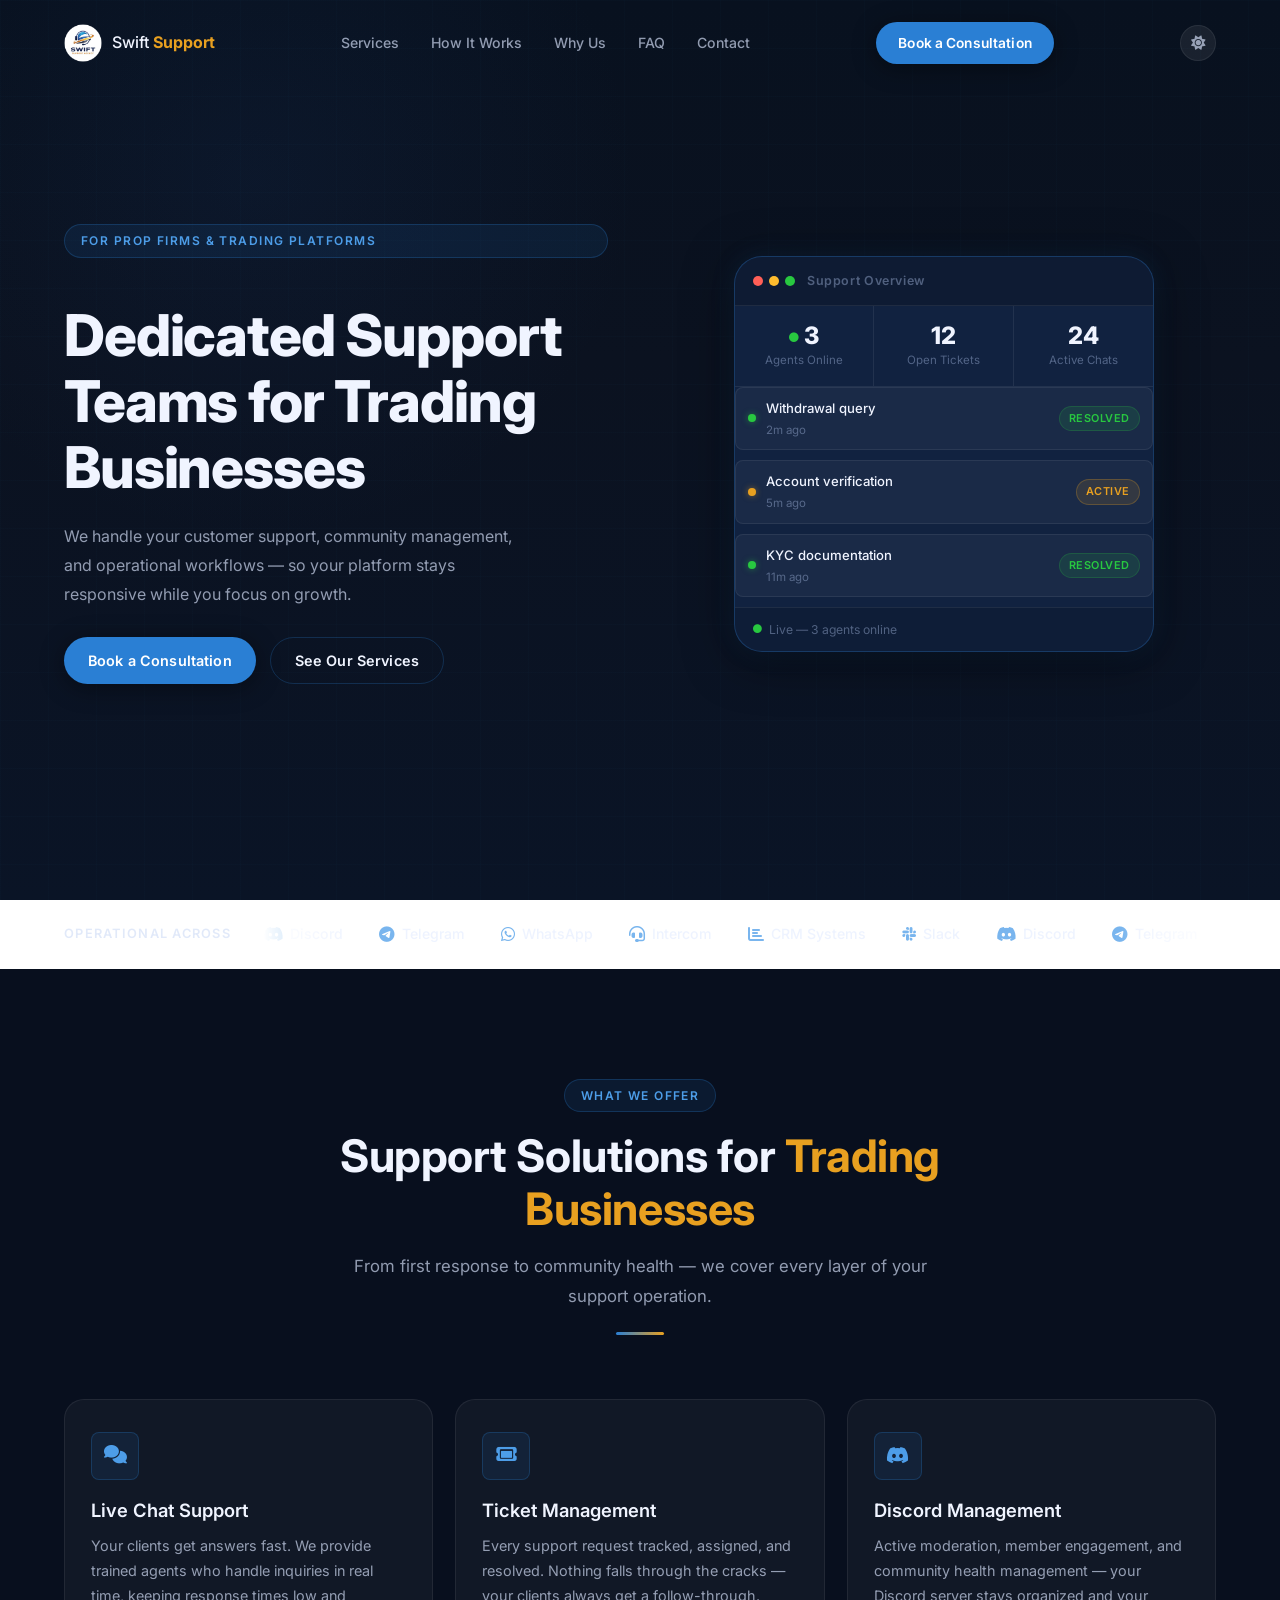
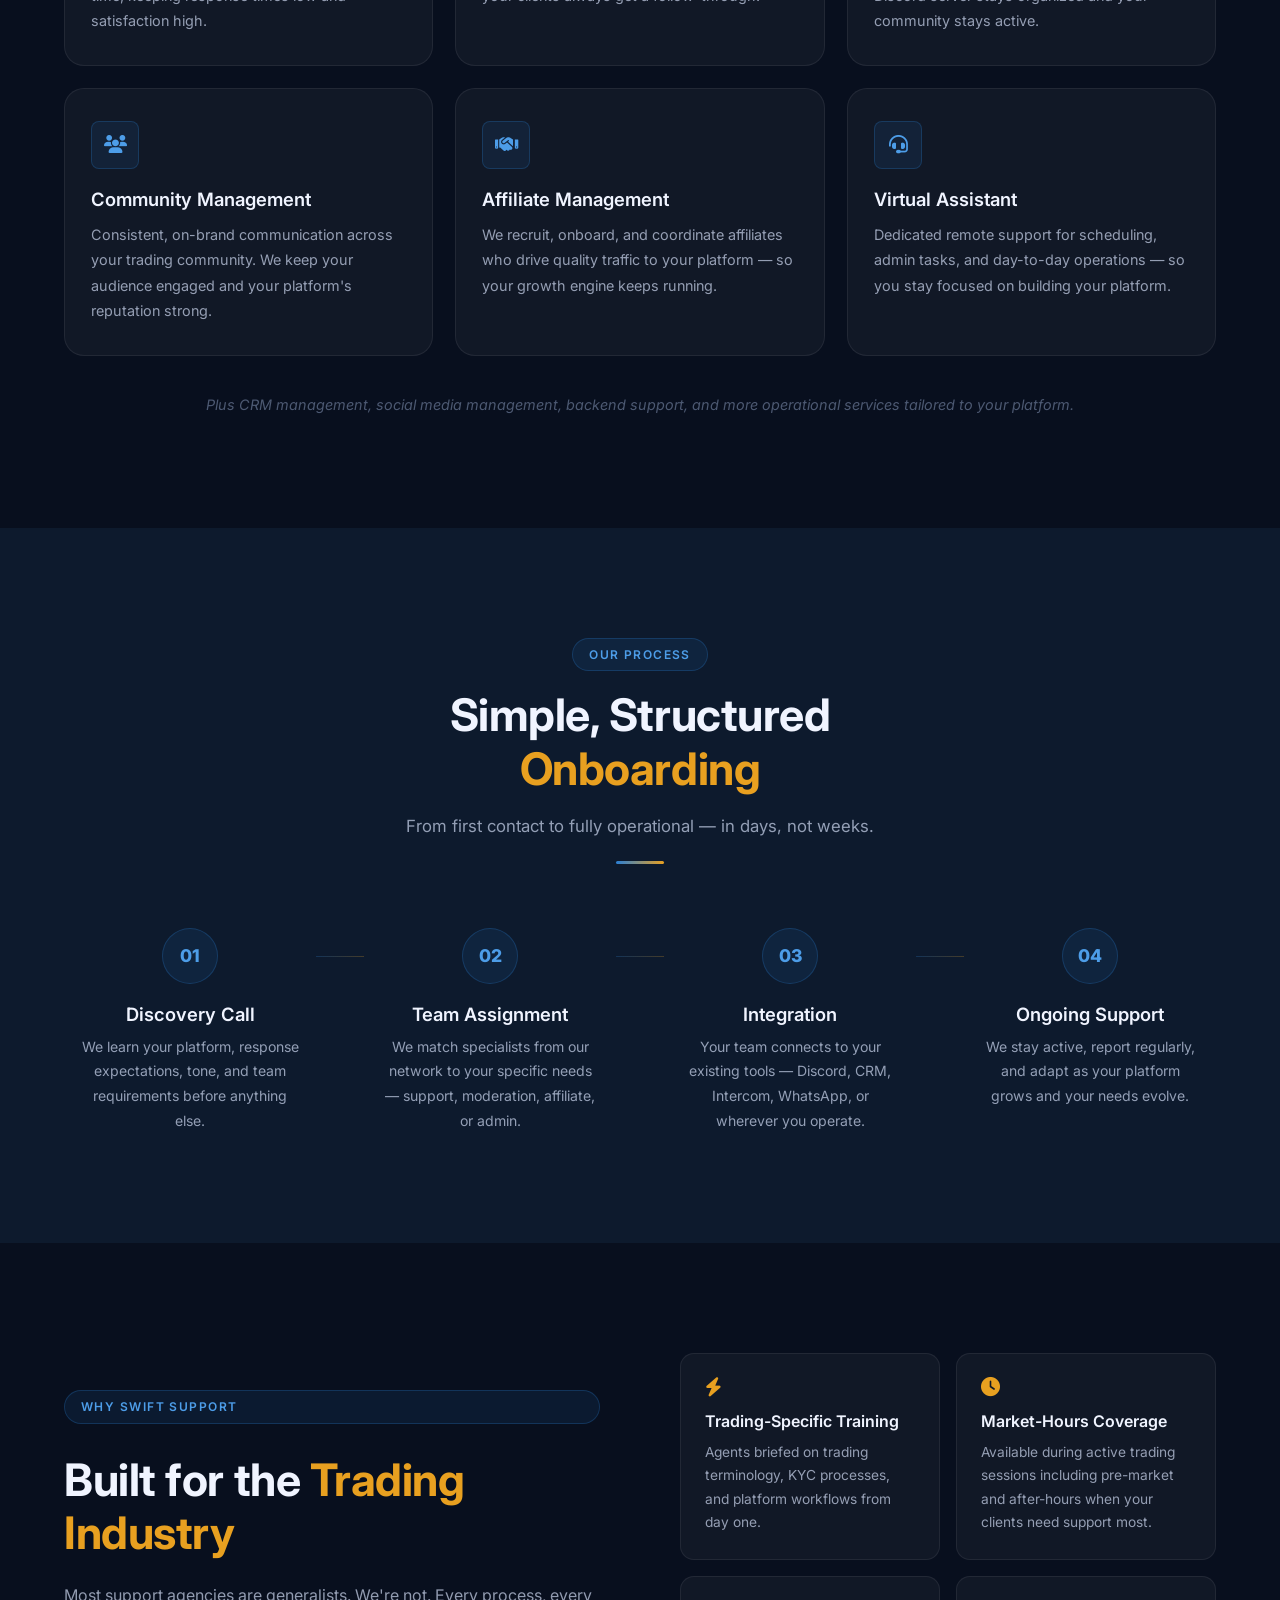
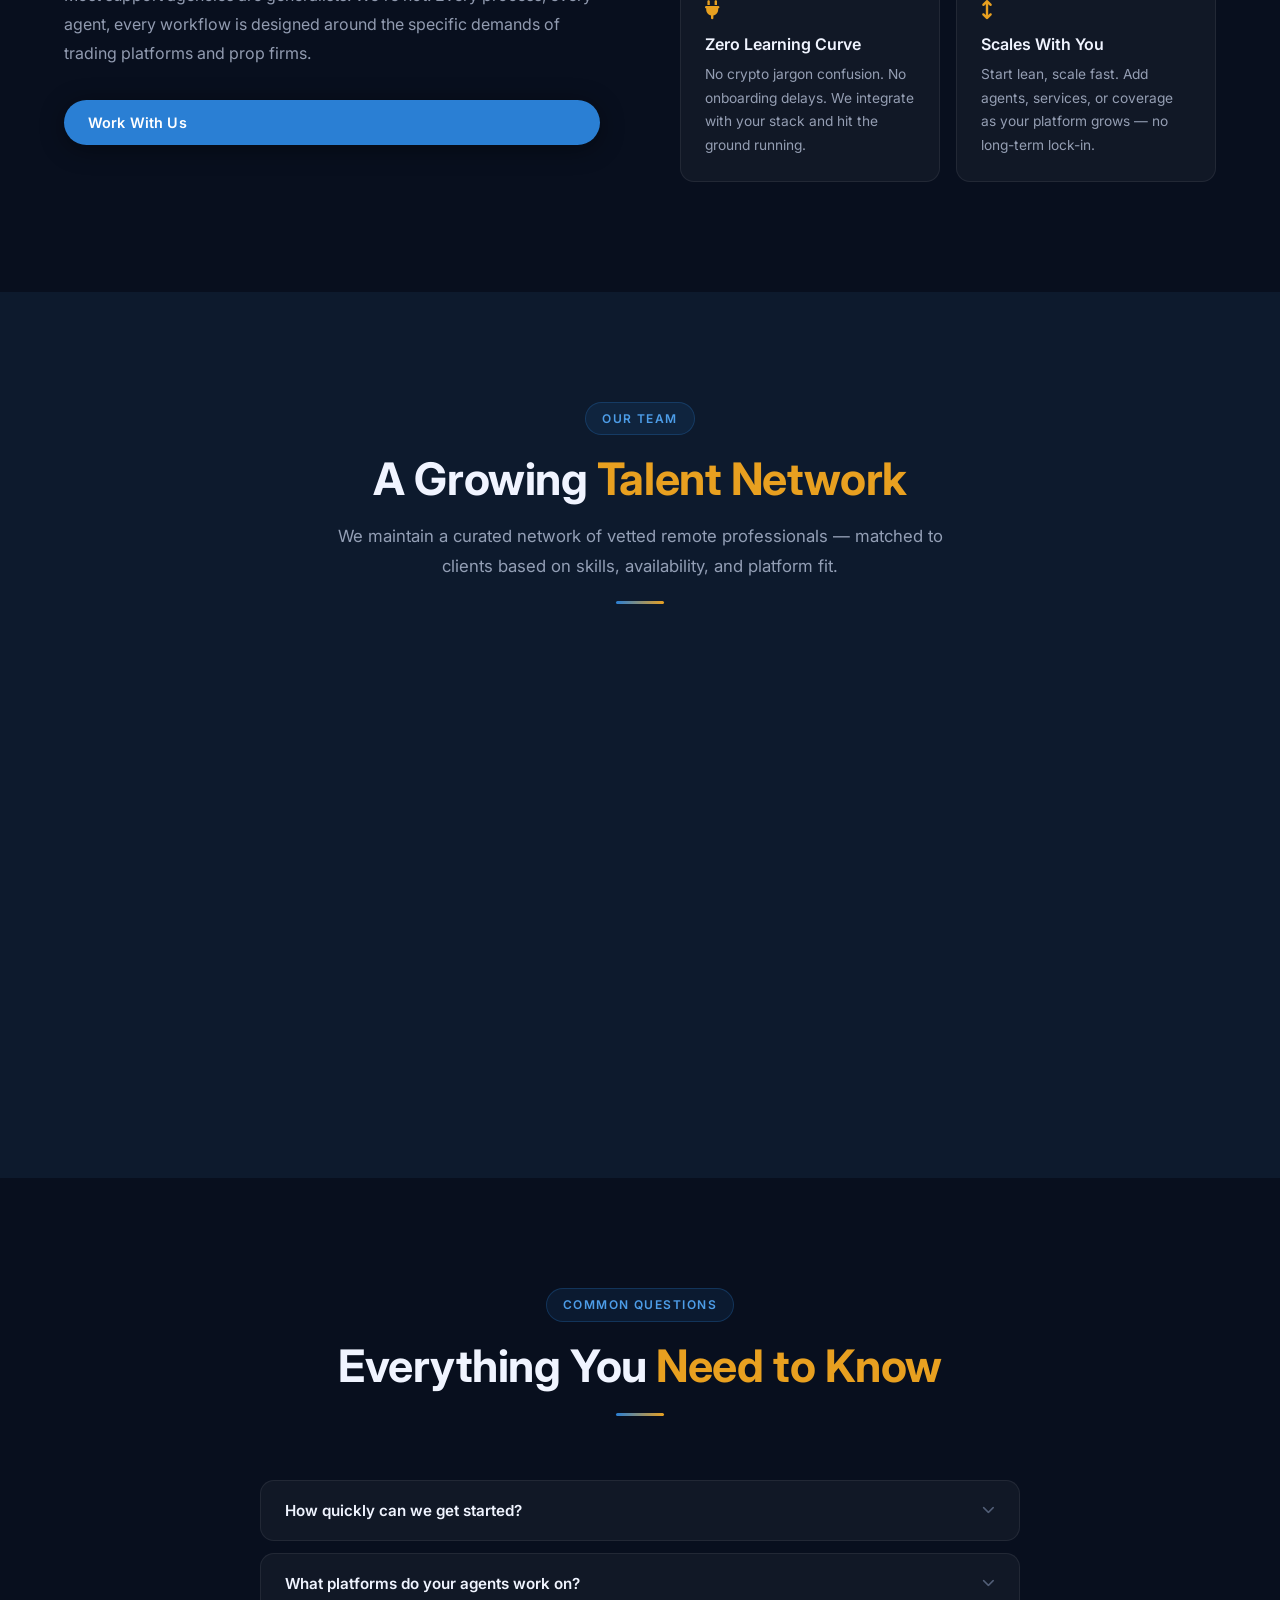
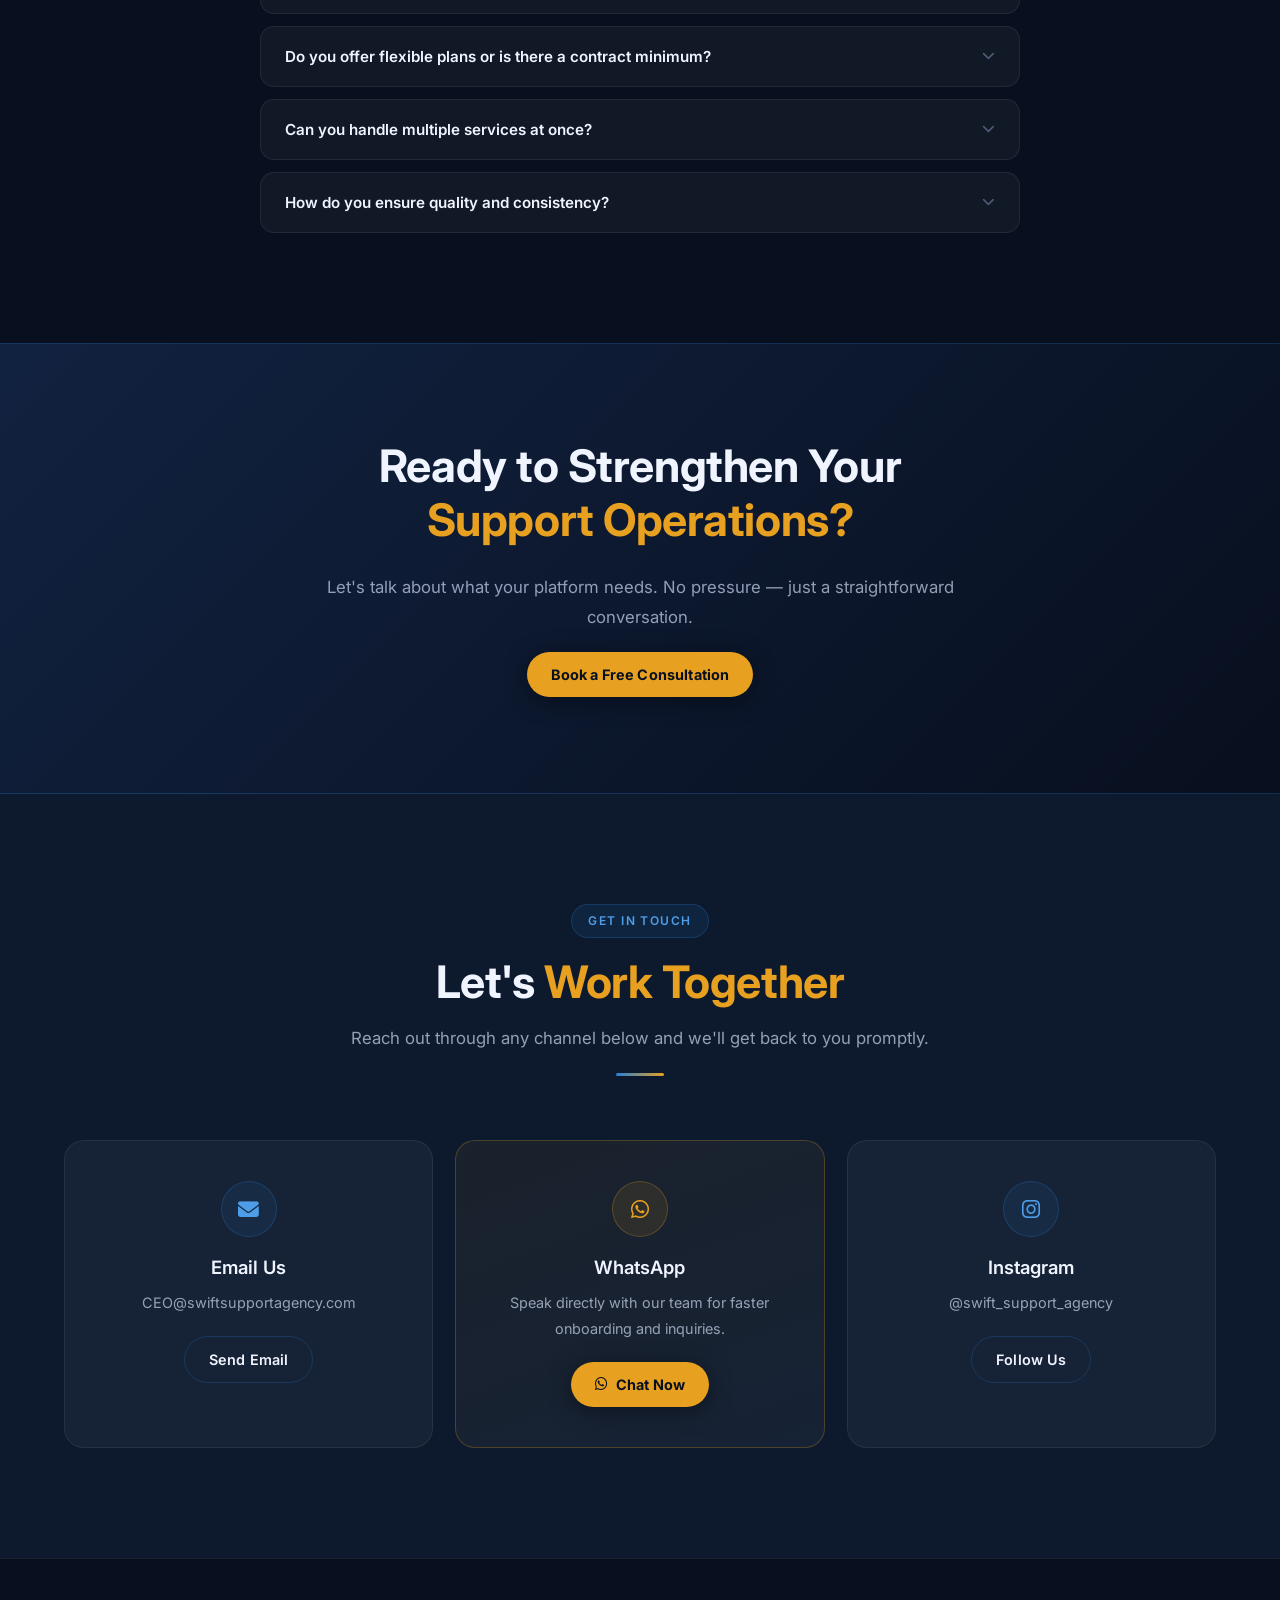
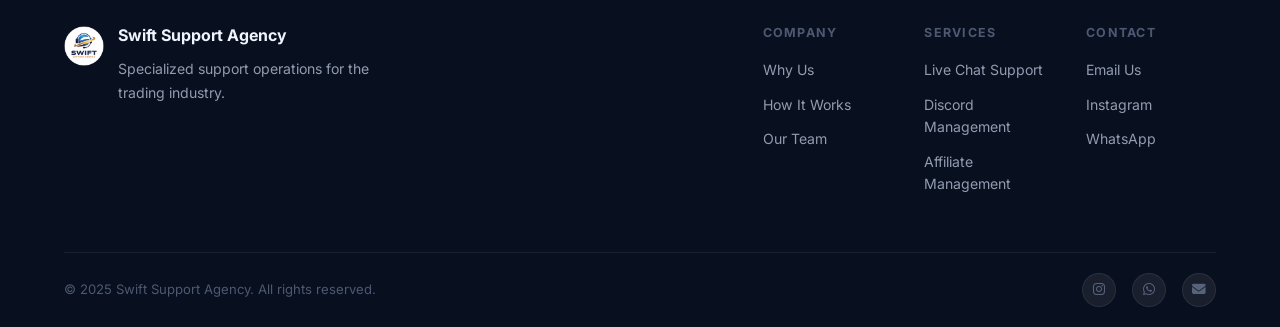
==== commit 26c95625: "Refine hero mobile, animated dashboard, trust slider, theme toggle, SEO" ====
--- a/index.html
+++ b/index.html
@@ -4,7 +4,33 @@
   <meta charset="UTF-8" />
   <meta name="viewport" content="width=device-width, initial-scale=1.0" />
   <meta name="description" content="Swift Support Agency — Dedicated support teams for prop firms and trading platforms. Live chat, Discord management, affiliate coordination and more." />
-  <title>Swift Support Agency</title>
+  <meta name="keywords" content="prop firm support, trading platform support, Discord management, affiliate management, virtual assistant, community management" />
+  <meta name="robots" content="index, follow" />
+  <meta property="og:title" content="Swift Support Agency" />
+  <meta property="og:description" content="Dedicated support teams for prop firms and trading platforms." />
+  <meta property="og:type" content="website" />
+  <meta property="og:url" content="https://swiftsupportagency.netlify.app" />
+  <meta property="og:image" content="assets/logo.png" />
+  <meta name="twitter:card" content="summary_large_image" />
+  <meta name="twitter:title" content="Swift Support Agency" />
+  <meta name="twitter:description" content="Dedicated support teams for prop firms and trading platforms." />
+  <title>Swift Support Agency | Support Teams for Prop Firms & Trading Platforms</title>
+  
+  <!-- Structured Data for Google -->
+  <script type="application/ld+json">
+  {
+    "@context": "https://schema.org",
+    "@type": "ProfessionalService",
+    "name": "Swift Support Agency",
+    "description": "Dedicated support teams for prop firms and trading platforms.",
+    "url": "https://swiftsupportagency.netlify.app",
+    "email": "CEO@swiftsupportagency.com",
+    "sameAs": ["https://instagram.com/swift_support_agency"],
+    "serviceType": ["Customer Support", "Discord Management", "Affiliate Management", "Virtual Assistant"],
+    "areaServed": "Worldwide"
+  }
+  </script>
+
   <link rel="icon" type="image/png" href="assets/logo.png" />
   <link rel="preconnect" href="https://fonts.googleapis.com" />
   <link rel="preconnect" href="https://fonts.gstatic.com" crossorigin />
@@ -29,6 +55,9 @@
         <li><a href="#contact" class="nav-link">Contact</a></li>
       </ul>
       <a href="#contact" class="btn btn-primary navbar__cta">Book a Consultation</a>
+      <button class="theme-toggle" id="themeToggle" aria-label="Toggle theme">
+        <i class="fas fa-moon"></i>
+      </button>
       <button class="navbar__burger" id="burgerBtn" aria-label="Toggle menu">
         <span></span><span></span><span></span>
       </button>
@@ -60,50 +89,85 @@
           </div>
           <div class="dashboard__stats">
             <div class="dashboard__stat">
-              <span class="dashboard__stat-val">1.8<small>min</small></span>
-              <span class="dashboard__stat-label">Avg. Response Time</span>
+              <span class="dashboard__stat-val"><i class="fas fa-circle" style="color:#28c840;font-size:0.6rem;vertical-align:middle;"></i> 3</span>
+              <span class="dashboard__stat-label">Agents Online</span>
             </div>
             <div class="dashboard__stat">
-              <span class="dashboard__stat-val">47</span>
-              <span class="dashboard__stat-label">Tickets Resolved Today</span>
+              <span class="dashboard__stat-val">12</span>
+              <span class="dashboard__stat-label">Open Tickets</span>
             </div>
             <div class="dashboard__stat">
-              <span class="dashboard__stat-val">98<small>%</small></span>
-              <span class="dashboard__stat-label">Satisfaction Rate</span>
+              <span class="dashboard__stat-val">24</span>
+              <span class="dashboard__stat-label">Active Chats</span>
             </div>
           </div>
           <div class="dashboard__tickets">
-            <div class="dashboard__ticket">
-              <div class="ticket__status resolved"></div>
-              <div class="ticket__info">
-                <span class="ticket__name">Withdrawal query</span>
-                <span class="ticket__time">2m ago</span>
-              </div>
-              <span class="ticket__badge resolved">Resolved</span>
-            </div>
-            <div class="dashboard__ticket">
-              <div class="ticket__status active"></div>
-              <div class="ticket__info">
-                <span class="ticket__name">Account verification</span>
-                <span class="ticket__time">5m ago</span>
-              </div>
-              <span class="ticket__badge active">Active</span>
-            </div>
-            <div class="dashboard__ticket">
-              <div class="ticket__status resolved"></div>
-              <div class="ticket__info">
-                <span class="ticket__name">KYC documentation</span>
-                <span class="ticket__time">11m ago</span>
-              </div>
-              <span class="ticket__badge resolved">Resolved</span>
-            </div>
-            <div class="dashboard__ticket">
-              <div class="ticket__status active"></div>
-              <div class="ticket__info">
-                <span class="ticket__name">Platform access issue</span>
-                <span class="ticket__time">18m ago</span>
-              </div>
-              <span class="ticket__badge active">Active</span>
+            <div class="dashboard__tickets-track">
+              <div class="dashboard__ticket">
+                <div class="ticket__status resolved"></div>
+                <div class="ticket__info">
+                  <span class="ticket__name">Withdrawal query</span>
+                  <span class="ticket__time">2m ago</span>
+                </div>
+                <span class="ticket__badge resolved">Resolved</span>
+              </div>
+              <div class="dashboard__ticket">
+                <div class="ticket__status active"></div>
+                <div class="ticket__info">
+                  <span class="ticket__name">Account verification</span>
+                  <span class="ticket__time">5m ago</span>
+                </div>
+                <span class="ticket__badge active">Active</span>
+              </div>
+              <div class="dashboard__ticket">
+                <div class="ticket__status resolved"></div>
+                <div class="ticket__info">
+                  <span class="ticket__name">KYC documentation</span>
+                  <span class="ticket__time">11m ago</span>
+                </div>
+                <span class="ticket__badge resolved">Resolved</span>
+              </div>
+              <div class="dashboard__ticket">
+                <div class="ticket__status active"></div>
+                <div class="ticket__info">
+                  <span class="ticket__name">Platform access issue</span>
+                  <span class="ticket__time">18m ago</span>
+                </div>
+                <span class="ticket__badge active">Active</span>
+              </div>
+              <!-- Duplicate for seamless loop -->
+              <div class="dashboard__ticket">
+                <div class="ticket__status resolved"></div>
+                <div class="ticket__info">
+                  <span class="ticket__name">Withdrawal query</span>
+                  <span class="ticket__time">2m ago</span>
+                </div>
+                <span class="ticket__badge resolved">Resolved</span>
+              </div>
+              <div class="dashboard__ticket">
+                <div class="ticket__status active"></div>
+                <div class="ticket__info">
+                  <span class="ticket__name">Account verification</span>
+                  <span class="ticket__time">5m ago</span>
+                </div>
+                <span class="ticket__badge active">Active</span>
+              </div>
+              <div class="dashboard__ticket">
+                <div class="ticket__status resolved"></div>
+                <div class="ticket__info">
+                  <span class="ticket__name">KYC documentation</span>
+                  <span class="ticket__time">11m ago</span>
+                </div>
+                <span class="ticket__badge resolved">Resolved</span>
+              </div>
+              <div class="dashboard__ticket">
+                <div class="ticket__status active"></div>
+                <div class="ticket__info">
+                  <span class="ticket__name">Platform access issue</span>
+                  <span class="ticket__time">18m ago</span>
+                </div>
+                <span class="ticket__badge active">Active</span>
+              </div>
             </div>
           </div>
           <div class="dashboard__footer">
@@ -120,12 +184,21 @@
     <div class="container trust-strip__inner">
       <span class="trust-strip__label">Operational across</span>
       <div class="trust-strip__items">
-        <div class="trust-item"><i class="fab fa-discord"></i> Discord</div>
-        <div class="trust-item"><i class="fab fa-telegram"></i> Telegram</div>
-        <div class="trust-item"><i class="fab fa-whatsapp"></i> WhatsApp</div>
-        <div class="trust-item"><i class="fas fa-headset"></i> Intercom</div>
-        <div class="trust-item"><i class="fas fa-chart-bar"></i> CRM Systems</div>
-        <div class="trust-item"><i class="fab fa-slack"></i> Slack</div>
+        <div class="trust-strip__track">
+          <div class="trust-item"><i class="fab fa-discord"></i> Discord</div>
+          <div class="trust-item"><i class="fab fa-telegram"></i> Telegram</div>
+          <div class="trust-item"><i class="fab fa-whatsapp"></i> WhatsApp</div>
+          <div class="trust-item"><i class="fas fa-headset"></i> Intercom</div>
+          <div class="trust-item"><i class="fas fa-chart-bar"></i> CRM Systems</div>
+          <div class="trust-item"><i class="fab fa-slack"></i> Slack</div>
+          <!-- Duplicate for seamless loop -->
+          <div class="trust-item"><i class="fab fa-discord"></i> Discord</div>
+          <div class="trust-item"><i class="fab fa-telegram"></i> Telegram</div>
+          <div class="trust-item"><i class="fab fa-whatsapp"></i> WhatsApp</div>
+          <div class="trust-item"><i class="fas fa-headset"></i> Intercom</div>
+          <div class="trust-item"><i class="fas fa-chart-bar"></i> CRM Systems</div>
+          <div class="trust-item"><i class="fab fa-slack"></i> Slack</div>
+        </div>
       </div>
     </div>
   </div>
--- a/css/style.css
+++ b/css/style.css
@@ -2,21 +2,21 @@
    SWIFT SUPPORT AGENCY — Complete Stylesheet
    Typography Scale:
    Hero title:     clamp(2.4rem, 5vw, 3.8rem)
-   Section titles: clamp(1.9rem, 3.5vw, 2.8rem)
+   Section titles: clamp(1.9rem, 3.5vw, 2.8rem)       
    Card titles:    1.15rem
    Body:           1rem / line-height 1.8
-   Small:          0.85rem
+   Small:          0.85rem                            
    Spacing Base:   8px system
    Section padding: 110px vertical
 ================================================ */
 
 @import url('https://fonts.googleapis.com/css2?family=Inter:wght@300;400;500;600;700;800;900&display=swap');
 
-/* ------------------------------------------------
+/* ------------------------------------------------   
    CSS VARIABLES
------------------------------------------------- */
+------------------------------------------------ */   
 :root {
-  /* Brand Colors */
+  /* Brand Colors */                                  
   --navy-deep:    #080f1e;
   --navy:         #0d1a2d;
   --navy-mid:     #112240;
@@ -81,7 +81,12 @@
 
 body {
   font-family: 'Inter', sans-serif;
-  background-color: var(--navy);
+  background: linear-gradient(
+    180deg,
+    #08111f 0%,
+    #0b1220 40%,
+    #0a1426 100%
+  ) fixed;
   color: var(--text-primary);
   line-height: 1.6;
   overflow-x: hidden;
@@ -101,7 +106,7 @@
    TYPOGRAPHY
 ------------------------------------------------ */
 h1 {
-  font-size: clamp(2.4rem, 5vw, 3.8rem);
+  font-size: clamp(1.9rem, 4.5vw, 3.8rem);
   font-weight: 800;
   line-height: 1.15;
   letter-spacing: -0.02em;
@@ -189,9 +194,9 @@
   display: inline-flex;
   align-items: center;
   gap: 8px;
-  padding: 13px 28px;
+  padding: 11px 24px;
   border-radius: 50px;
-  font-size: 0.92rem;
+  font-size: 0.9rem;
   font-weight: 600;
   border: none;
   transition: var(--transition);
@@ -374,13 +379,12 @@
   position: absolute;
   inset: 0;
   background-image:
-    linear-gradient(rgba(42, 127, 212, 0.05) 1px, transparent 1px),
-    linear-gradient(90deg, rgba(42, 127, 212, 0.05) 1px, transparent 1px);
+    linear-gradient(rgba(42, 127, 212, 0.02) 1px, transparent 1px),
+    linear-gradient(90deg, rgba(42, 127, 212, 0.02) 1px, transparent 1px);
   background-size: 48px 48px;
   z-index: 0;
 }
 
-/* Subtle radial wash — not a blob */
 .hero::before {
   content: '';
   position: absolute;
@@ -388,7 +392,7 @@
   left: -10%;
   width: 60%;
   height: 80%;
-  background: radial-gradient(ellipse, rgba(26, 58, 110, 0.35) 0%, transparent 70%);
+  background: radial-gradient(ellipse, rgba(26, 58, 110, 0.15) 0%, transparent 70%);
   z-index: 0;
   pointer-events: none;
 }
@@ -411,9 +415,9 @@
 .hero__content h1 { margin-top: 4px; }
 
 .hero__sub {
-  font-size: 1.05rem;
-  line-height: 1.85;
-  max-width: 500px;
+  font-size: 1rem;
+  line-height: 1.8;
+  max-width: 460px;
   color: var(--text-secondary);
 }
 
@@ -505,10 +509,28 @@
 }
 
 .dashboard__tickets {
-  padding: 14px 16px;
+  overflow: hidden;
+  position: relative;
+  max-height: 220px;
+}
+
+.dashboard__tickets-track {
   display: flex;
   flex-direction: column;
   gap: 10px;
+  animation: ticketScroll 8s linear infinite;
+}
+
+.dashboard__tickets-track:hover {
+  animation-play-state: paused;
+}
+
+@keyframes ticketScroll {
+  0%   { transform: translateY(0); }
+  45%  { transform: translateY(0); }
+  50%  { transform: translateY(-50%); }
+  95%  { transform: translateY(-50%); }
+  100% { transform: translateY(0); }
 }
 
 .dashboard__ticket {
@@ -646,10 +668,28 @@
 }
 
 .trust-strip__items {
-  display: flex;
-  align-items: center;
-  gap: 28px;
-  flex-wrap: wrap;
+  overflow: hidden;
+  position: relative;
+  flex: 1;
+  mask-image: linear-gradient(90deg, transparent, black 10%, black 90%, transparent);
+  -webkit-mask-image: linear-gradient(90deg, transparent, black 10%, black 90%, transparent);
+}
+
+.trust-strip__track {
+  display: flex;
+  gap: 36px;
+  align-items: center;
+  width: max-content;
+  animation: trustSlide 18s linear infinite;
+}
+
+.trust-strip__track:hover {
+  animation-play-state: paused;
+}
+
+@keyframes trustSlide {
+  0%   { transform: translateX(0); }
+  100% { transform: translateX(-50%); }
 }
 
 .trust-item {
@@ -661,6 +701,7 @@
   color: var(--text-secondary);
   opacity: 0.75;
   transition: var(--transition);
+  white-space: nowrap;
 }
 
 .trust-item i { color: var(--blue-bright); font-size: 1rem; }
@@ -669,7 +710,7 @@
 @media (max-width: 600px) {
   .trust-strip__inner { justify-content: center; }
   .trust-strip__label { width: 100%; text-align: center; }
-  .trust-strip__items { justify-content: center; }
+  .trust-strip__items { width: 100%; }
 }
 
 /* ------------------------------------------------
@@ -1263,3 +1304,132 @@
   opacity: 1;
   transform: translateY(0);
 }
+
+/* ------------------------------------------------
+   EXTRA MOBILE REFINEMENTS
+------------------------------------------------ */
+@media (max-width: 480px) {
+  .section-tag {
+    font-size: 0.7rem;
+    padding: 5px 13px;
+    letter-spacing: 0.08em;
+  }
+
+  .hero {
+    padding-top: 80px;
+    padding-bottom: 60px;
+  }
+
+  h1 {
+    font-size: 2.05rem;
+    line-height: 1.12;
+    letter-spacing: -0.025em;
+  }
+
+  .hero__sub {
+    font-size: 0.95rem;
+    line-height: 1.75;
+    max-width: 320px;
+  }
+
+  .hero__btns {
+    flex-direction: column;
+    align-items: center;
+    gap: 10px;
+    width: 100%;
+  }
+
+  .hero__btns .btn {
+    width: 100%;
+    max-width: 280px;
+    justify-content: center;
+  }
+}
+
+/* ------------------------------------------------
+   LIGHT / DARK MODE
+------------------------------------------------ */
+[data-theme="light"] {
+  --navy-deep:    #f0f4ff;
+  --navy:         #f5f7ff;
+  --navy-mid:     #e8edf8;
+  --navy-light:   #d0dbf0;
+  --text-primary:   #0d1a2d;
+  --text-secondary: rgba(13, 26, 45, 0.68);
+  --text-muted:     rgba(13, 26, 45, 0.38);
+  --surface-1: rgba(0, 0, 0, 0.04);
+  --surface-2: rgba(0, 0, 0, 0.07);
+  --surface-3: rgba(0, 0, 0, 0.10);
+  --border:      rgba(0, 0, 0, 0.08);
+  --border-blue: rgba(42, 127, 212, 0.3);
+  --border-gold: rgba(200, 130, 20, 0.3);
+  --shadow-sm: 0 2px 8px rgba(0,0,0,0.08);
+  --shadow-md: 0 4px 24px rgba(0,0,0,0.12);
+  --shadow-lg: 0 8px 48px rgba(0,0,0,0.15);
+}
+
+[data-theme="light"] body {
+  background: #f0f4ff;
+}
+
+[data-theme="light"] .navbar.scrolled {
+  background: rgba(240, 244, 255, 0.94);
+}
+
+[data-theme="light"] .navbar__links {
+  background: rgba(240, 244, 255, 0.98);
+}
+
+[data-theme="light"] .trust-strip {
+  background: rgba(0,0,0,0.03);
+}
+
+[data-theme="light"] .footer {
+  background: #e8edf8;
+}
+
+[data-theme="light"] .footer__bottom {
+  background: #dde4f5;
+}
+
+[data-theme="light"] .dashboard {
+  background: #ffffff;
+  border-color: rgba(42, 127, 212, 0.2);
+  box-shadow: var(--shadow-lg);
+}
+
+[data-theme="light"] .dashboard__header {
+  background: #f5f7ff;
+}
+
+[data-theme="light"] .dashboard__ticket {
+  background: #f8faff;
+  border-color: rgba(0,0,0,0.06);
+}
+
+[data-theme="light"] .dashboard__footer {
+  background: #f5f7ff;
+}
+
+/* Theme toggle button */
+.theme-toggle {
+  width: 36px;
+  height: 36px;
+  border-radius: 50%;
+  background: var(--surface-2);
+  border: 1px solid var(--border);
+  color: var(--text-secondary);
+  display: flex;
+  align-items: center;
+  justify-content: center;
+  font-size: 0.9rem;
+  cursor: pointer;
+  transition: var(--transition);
+  flex-shrink: 0;
+}
+
+.theme-toggle:hover {
+  color: var(--gold);
+  border-color: var(--border-gold);
+  background: var(--surface-3);
+}
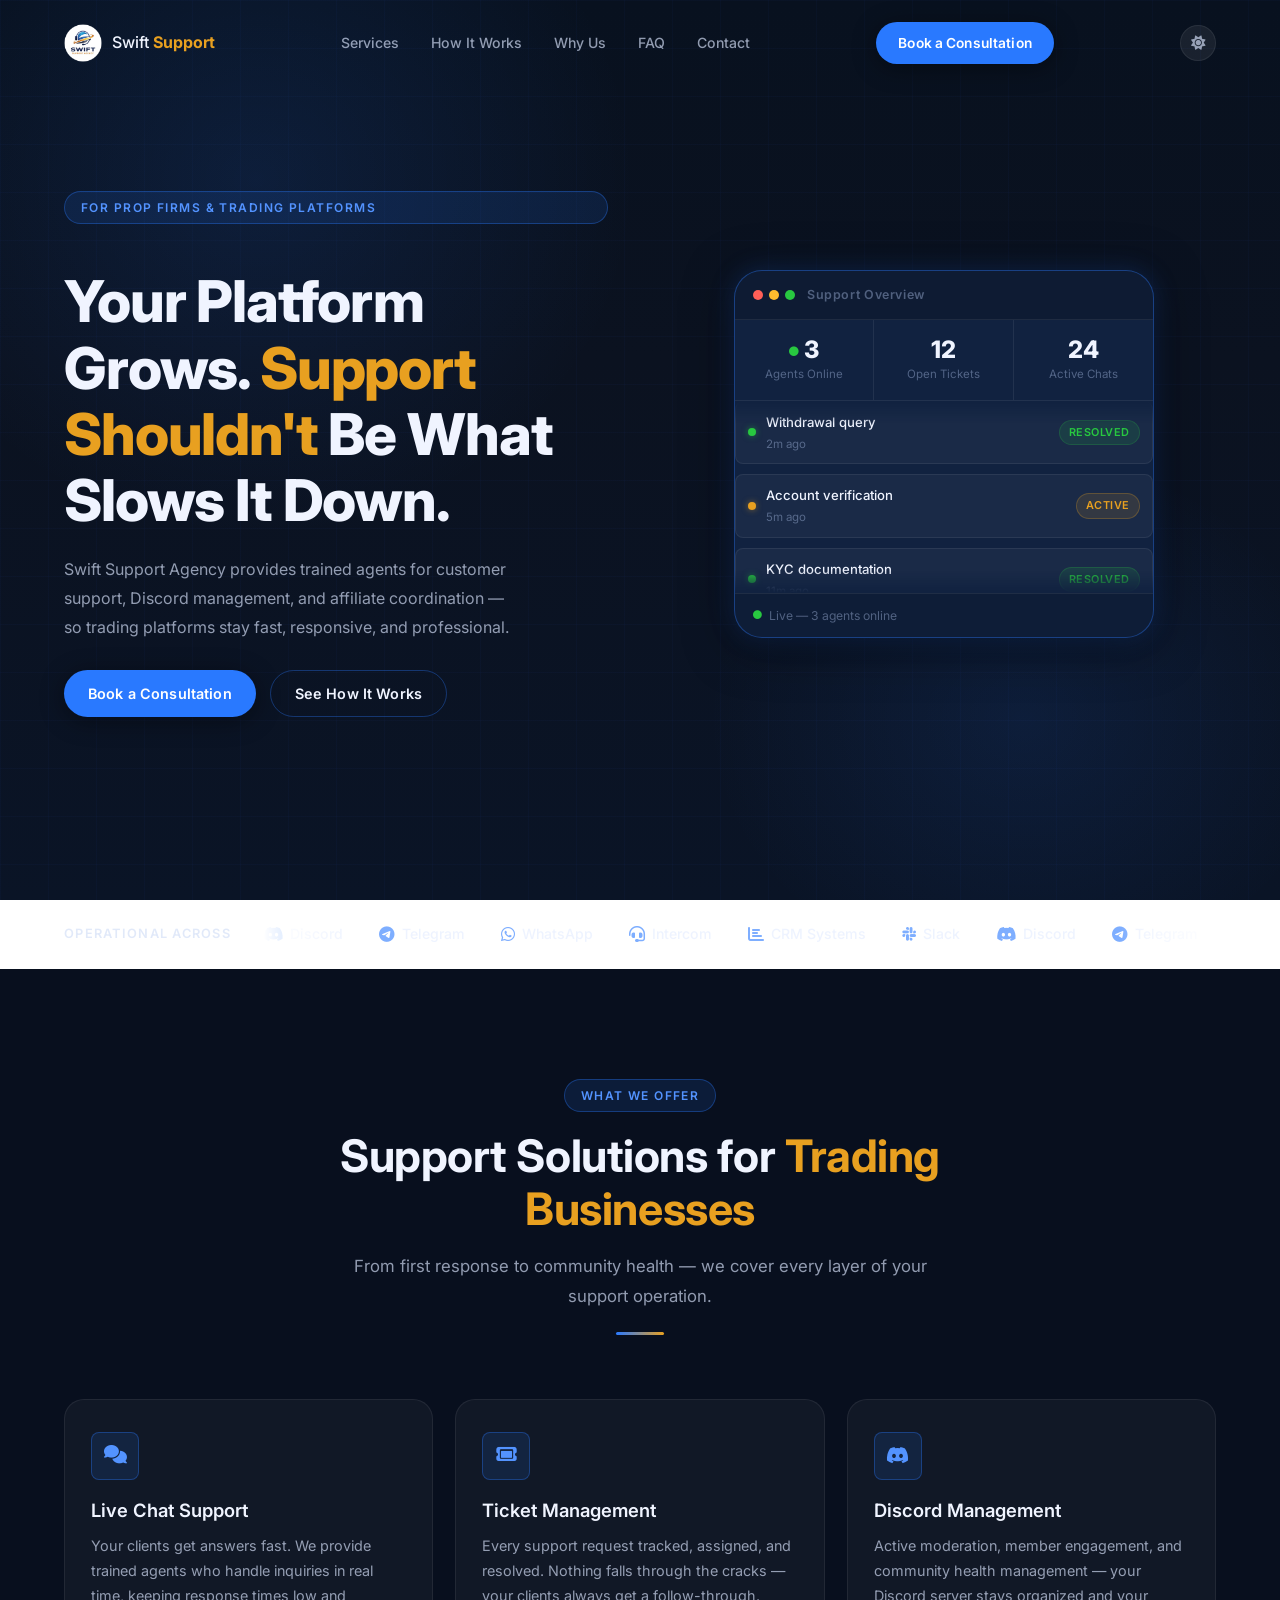
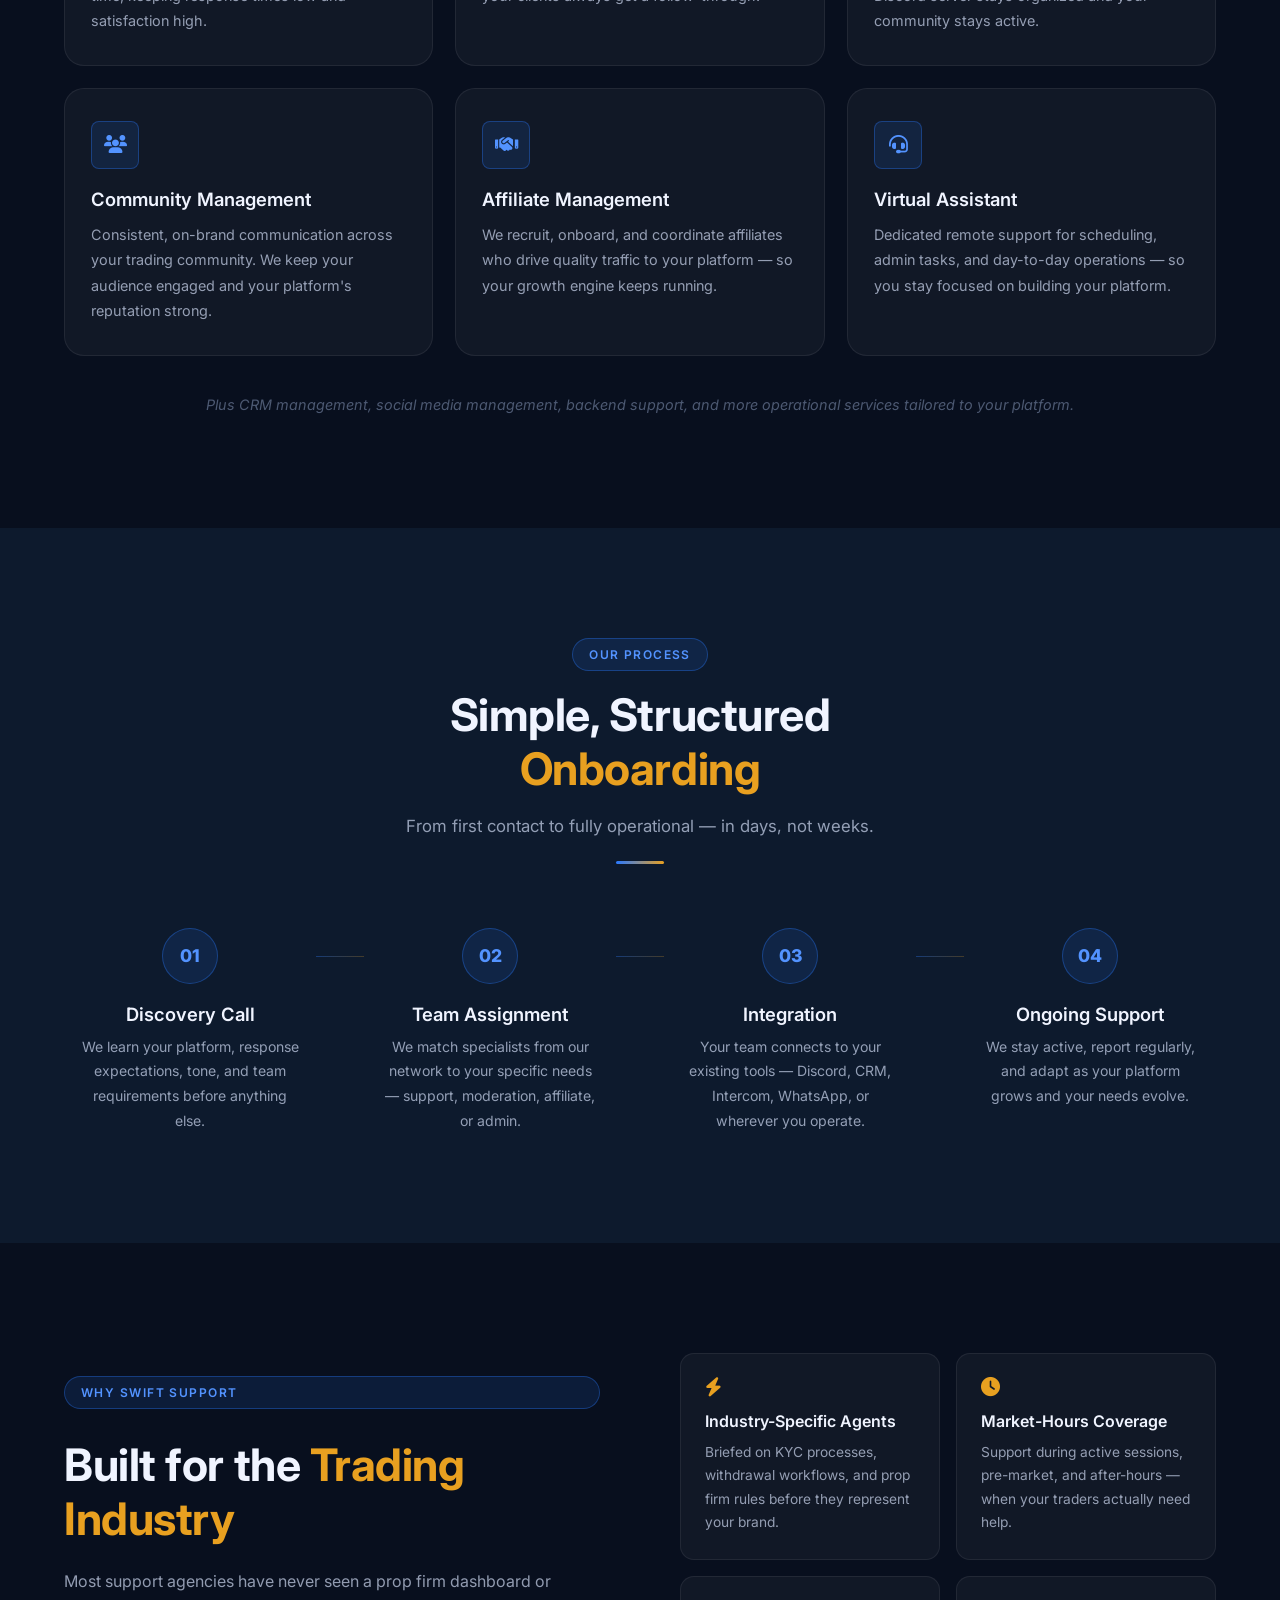
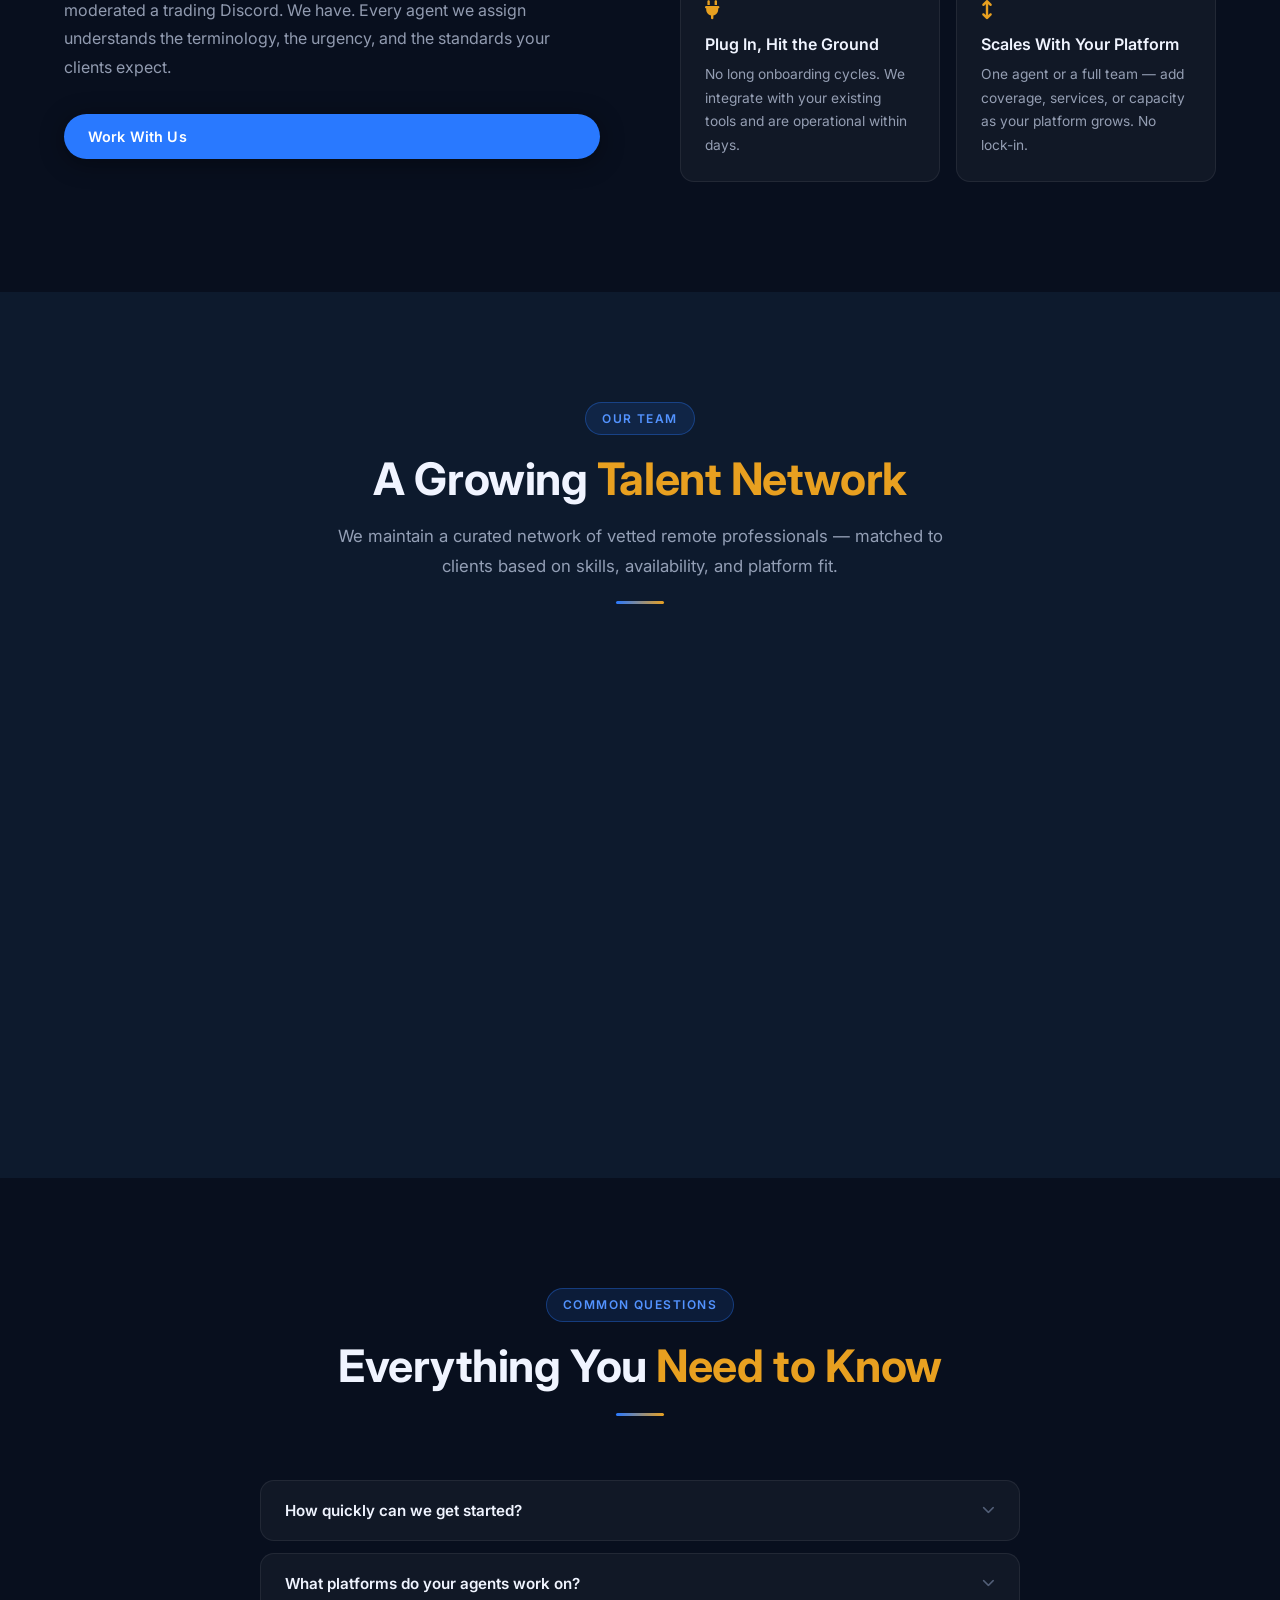
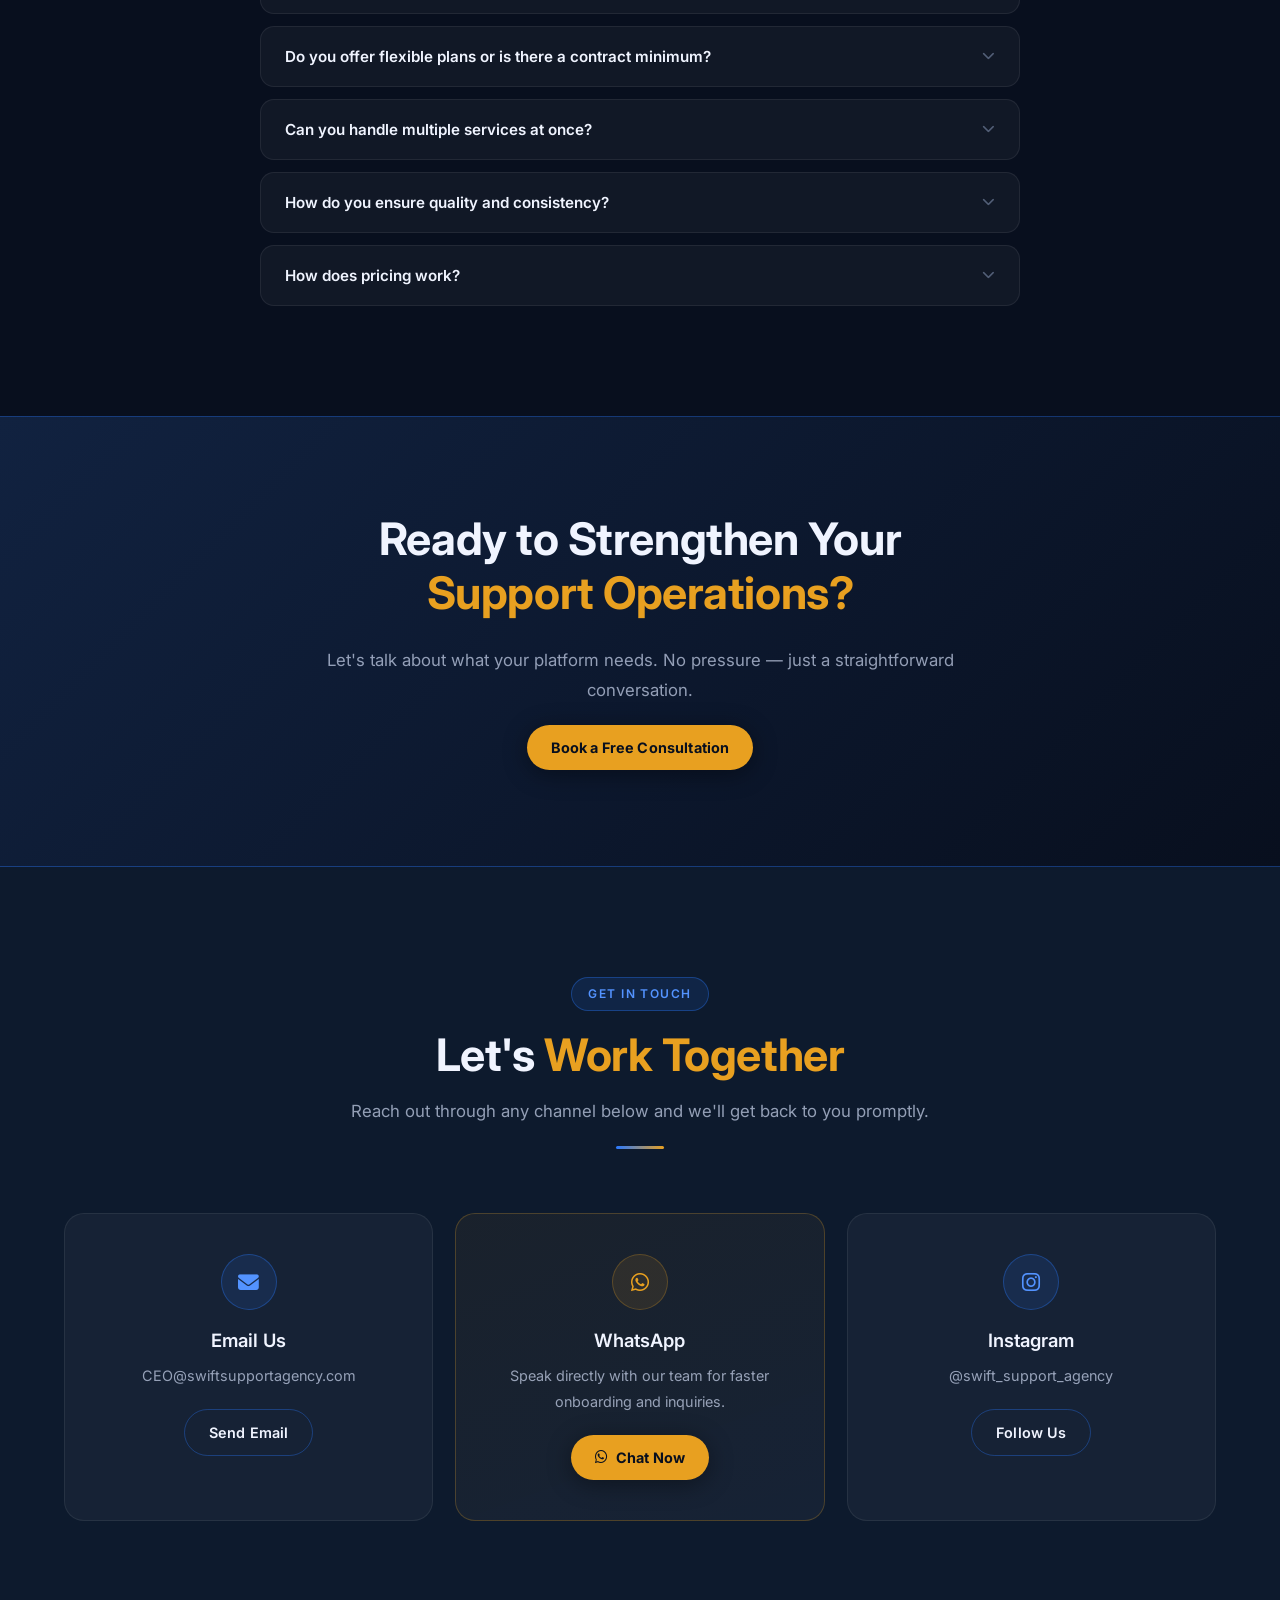
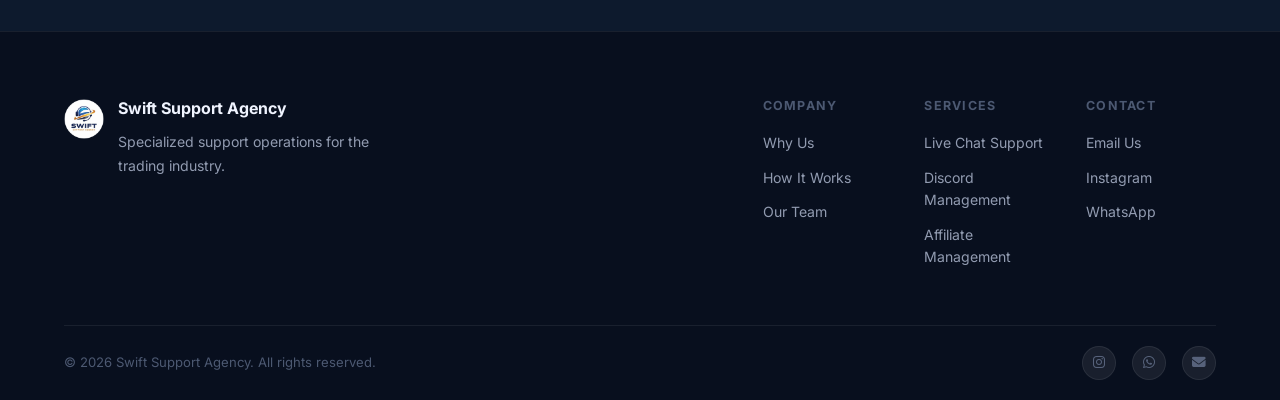
==== commit abb3a237: "Sharpen hero copy, why us specificity, pricing FAQ, secondary CTA" ====
--- a/index.html
+++ b/index.html
@@ -15,7 +15,7 @@
   <meta name="twitter:title" content="Swift Support Agency" />
   <meta name="twitter:description" content="Dedicated support teams for prop firms and trading platforms." />
   <title>Swift Support Agency | Support Teams for Prop Firms & Trading Platforms</title>
-  
+
   <!-- Structured Data for Google -->
   <script type="application/ld+json">
   {
@@ -71,11 +71,11 @@
 
       <div class="hero__content">
         <div class="section-tag">For Prop Firms &amp; Trading Platforms</div>
-        <h1>Dedicated Support Teams for Trading Businesses</h1>
-        <p class="hero__sub">We handle your customer support, community management, and operational workflows — so your platform stays responsive while you focus on growth.</p>
+        <h1>Your Platform Grows. <span class="text-gold">Support Shouldn't</span> Be What Slows It Down.</h1>
+        <p class="hero__sub">Swift Support Agency provides trained agents for customer support, Discord management, and affiliate coordination — so trading platforms stay fast, responsive, and professional.</p>
         <div class="hero__btns">
           <a href="#contact" class="btn btn-primary">Book a Consultation</a>
-          <a href="#services" class="btn btn-outline">See Our Services</a>
+          <a href="#process" class="btn btn-outline">See How It Works</a>
         </div>
       </div>
 
@@ -268,29 +268,29 @@
       <div class="why__text">
         <div class="section-tag">Why Swift Support</div>
         <h2>Built for the <span class="text-gold">Trading Industry</span></h2>
-        <p>Most support agencies are generalists. We're not. Every process, every agent, every workflow is designed around the specific demands of trading platforms and prop firms.</p>
+        <p>Most support agencies have never seen a prop firm dashboard or moderated a trading Discord. We have. Every agent we assign understands the terminology, the urgency, and the standards your clients expect.</p>
         <a href="#contact" class="btn btn-primary" style="margin-top:32px;">Work With Us</a>
       </div>
       <div class="why__cards">
         <div class="why__card">
           <i class="fas fa-bolt why__icon"></i>
-          <h3>Trading-Specific Training</h3>
-          <p>Agents briefed on trading terminology, KYC processes, and platform workflows from day one.</p>
+          <h3>Industry-Specific Agents</h3>
+          <p>Briefed on KYC processes, withdrawal workflows, and prop firm rules before they represent your brand.</p>
         </div>
         <div class="why__card">
           <i class="fas fa-clock why__icon"></i>
           <h3>Market-Hours Coverage</h3>
-          <p>Available during active trading sessions including pre-market and after-hours when your clients need support most.</p>
+          <p>Support during active sessions, pre-market, and after-hours — when your traders actually need help.</p>
         </div>
         <div class="why__card">
           <i class="fas fa-plug why__icon"></i>
-          <h3>Zero Learning Curve</h3>
-          <p>No crypto jargon confusion. No onboarding delays. We integrate with your stack and hit the ground running.</p>
+          <h3>Plug In, Hit the Ground</h3>
+          <p>No long onboarding cycles. We integrate with your existing tools and are operational within days.</p>
         </div>
         <div class="why__card">
           <i class="fas fa-arrows-up-down why__icon"></i>
-          <h3>Scales With You</h3>
-          <p>Start lean, scale fast. Add agents, services, or coverage as your platform grows — no long-term lock-in.</p>
+          <h3>Scales With Your Platform</h3>
+          <p>One agent or a full team — add coverage, services, or capacity as your platform grows. No lock-in.</p>
         </div>
       </div>
     </div>
@@ -358,6 +358,14 @@
             <p>Every agent is briefed on your brand voice, platform specifics, and response standards before going live. We provide regular reports and stay in close communication so quality stays consistent.</p>
           </div>
         </div>
+        <div class="faq__item">
+          <button class="faq__question">
+            How does pricing work? <i class="fas fa-chevron-down"></i>
+          </button>
+          <div class="faq__answer">
+            <p>We don't use one-size-fits-all pricing. Every platform has different needs — volume, coverage hours, number of services. Reach out and we'll structure a plan that fits your operation and budget. Most clients find it significantly more cost-effective than hiring in-house.</p>
+          </div>
+        </div>
       </div>
     </div>
   </section>
@@ -438,7 +446,7 @@
     </div>
     <div class="footer__bottom">
       <div class="container">
-        <p>&copy; 2025 Swift Support Agency. All rights reserved.</p>
+        <p>&copy; 2026 Swift Support Agency. All rights reserved.</p>
         <div class="footer__socials">
           <a href="https://instagram.com/swift_support_agency" target="_blank" aria-label="Instagram"><i class="fab fa-instagram"></i></a>
           <a href="#contact" aria-label="WhatsApp"><i class="fab fa-whatsapp"></i></a>
--- a/css/style.css
+++ b/css/style.css
@@ -21,8 +21,8 @@
   --navy:         #0d1a2d;
   --navy-mid:     #112240;
   --navy-light:   #1a3a6e;
-  --blue:         #2a7fd4;
-  --blue-bright:  #4d9de8;
+  --blue:         #2979ff;      /* biro electric blue */
+  --blue-bright:  #5393ff;
   --gold:         #e8a020;
   --gold-light:   #f5b740;
 
@@ -38,7 +38,7 @@
 
   /* Borders */
   --border:       rgba(255, 255, 255, 0.07);
-  --border-blue:  rgba(42, 127, 212, 0.25);
+  --border-blue:  rgba(41, 121, 255, 0.35);
   --border-gold:  rgba(232, 160, 32, 0.25);
 
   /* Shadows — depth not glow */
@@ -47,7 +47,7 @@
   --shadow-lg: 0 8px 48px rgba(0,0,0,0.5);
 
   /* Subtle accent glows — controlled */
-  --glow-blue: 0 0 24px rgba(42, 127, 212, 0.15);
+  --glow-blue: 0 0 24px rgba(41, 121, 255, 0.25);
   --glow-gold: 0 0 24px rgba(232, 160, 32, 0.18);
 
   /* Radius */
@@ -167,7 +167,7 @@
   display: inline-flex;
   align-items: center;
   gap: 6px;
-  background: rgba(42, 127, 212, 0.1);
+  background: rgba(41, 121, 255, 0.12);
   border: 1px solid var(--border-blue);
   color: var(--blue-bright);
   font-size: 0.75rem;
@@ -205,7 +205,7 @@
 }
 
 .btn-primary {
-  background: var(--blue);
+  background: #2979ff;
   color: #fff;
   box-shadow: var(--shadow-md);
 }
@@ -379,8 +379,8 @@
   position: absolute;
   inset: 0;
   background-image:
-    linear-gradient(rgba(42, 127, 212, 0.02) 1px, transparent 1px),
-    linear-gradient(90deg, rgba(42, 127, 212, 0.02) 1px, transparent 1px);
+    linear-gradient(rgba(41, 121, 255, 0.03) 1px, transparent 1px),
+    linear-gradient(90deg, rgba(41, 121, 255, 0.03) 1px, transparent 1px);
   background-size: 48px 48px;
   z-index: 0;
 }
@@ -392,9 +392,21 @@
   left: -10%;
   width: 60%;
   height: 80%;
-  background: radial-gradient(ellipse, rgba(26, 58, 110, 0.15) 0%, transparent 70%);
+  background: radial-gradient(ellipse, rgba(41, 121, 255, 0.12) 0%, transparent 70%);
   z-index: 0;
   pointer-events: none;
+}
+
+.hero::after {
+  content: '';
+  position: absolute;
+  bottom: -10%;
+  right: -5%;
+  width: 50%;
+  height: 60%;
+  background: radial-gradient(ellipse, rgba(41, 121, 255, 0.1) 0%, transparent 70%);
+  pointer-events: none;
+  z-index: 0;
 }
 
 .hero__inner {
@@ -511,14 +523,28 @@
 .dashboard__tickets {
   overflow: hidden;
   position: relative;
-  max-height: 220px;
+  max-height: 192px;
+  mask-image: linear-gradient(
+    180deg,
+    transparent 0%,
+    black 12%,
+    black 88%,
+    transparent 100%
+  );
+  -webkit-mask-image: linear-gradient(
+    180deg,
+    transparent 0%,
+    black 12%,
+    black 88%,
+    transparent 100%
+  );
 }
 
 .dashboard__tickets-track {
   display: flex;
   flex-direction: column;
   gap: 10px;
-  animation: ticketScroll 8s linear infinite;
+  animation: ticketScroll 12s linear infinite;
 }
 
 .dashboard__tickets-track:hover {
@@ -527,10 +553,7 @@
 
 @keyframes ticketScroll {
   0%   { transform: translateY(0); }
-  45%  { transform: translateY(0); }
-  50%  { transform: translateY(-50%); }
-  95%  { transform: translateY(-50%); }
-  100% { transform: translateY(0); }
+  100% { transform: translateY(-50%); }
 }
 
 .dashboard__ticket {
@@ -756,7 +779,7 @@
 .service-card__icon {
   width: 48px; height: 48px;
   border-radius: var(--radius-sm);
-  background: rgba(42, 127, 212, 0.1);
+  background: rgba(41, 121, 255, 0.12);
   border: 1px solid var(--border-blue);
   display: flex;
   align-items: center;
@@ -809,7 +832,7 @@
 .process__num {
   width: 56px; height: 56px;
   border-radius: 50%;
-  background: rgba(42, 127, 212, 0.1);
+  background: rgba(41, 121, 255, 0.12);
   border: 1.5px solid var(--border-blue);
   display: flex;
   align-items: center;
@@ -1142,7 +1165,7 @@
 .contact__icon {
   width: 56px; height: 56px;
   border-radius: 50%;
-  background: rgba(42, 127, 212, 0.1);
+  background: rgba(41, 121, 255, 0.12);
   border: 1px solid var(--border-blue);
   display: flex;
   align-items: center;
@@ -1361,7 +1384,7 @@
   --surface-2: rgba(0, 0, 0, 0.07);
   --surface-3: rgba(0, 0, 0, 0.10);
   --border:      rgba(0, 0, 0, 0.08);
-  --border-blue: rgba(42, 127, 212, 0.3);
+  --border-blue: rgba(41, 121, 255, 0.3);
   --border-gold: rgba(200, 130, 20, 0.3);
   --shadow-sm: 0 2px 8px rgba(0,0,0,0.08);
   --shadow-md: 0 4px 24px rgba(0,0,0,0.12);
@@ -1394,7 +1417,7 @@
 
 [data-theme="light"] .dashboard {
   background: #ffffff;
-  border-color: rgba(42, 127, 212, 0.2);
+  border-color: rgba(41, 121, 255, 0.2);
   box-shadow: var(--shadow-lg);
 }
 
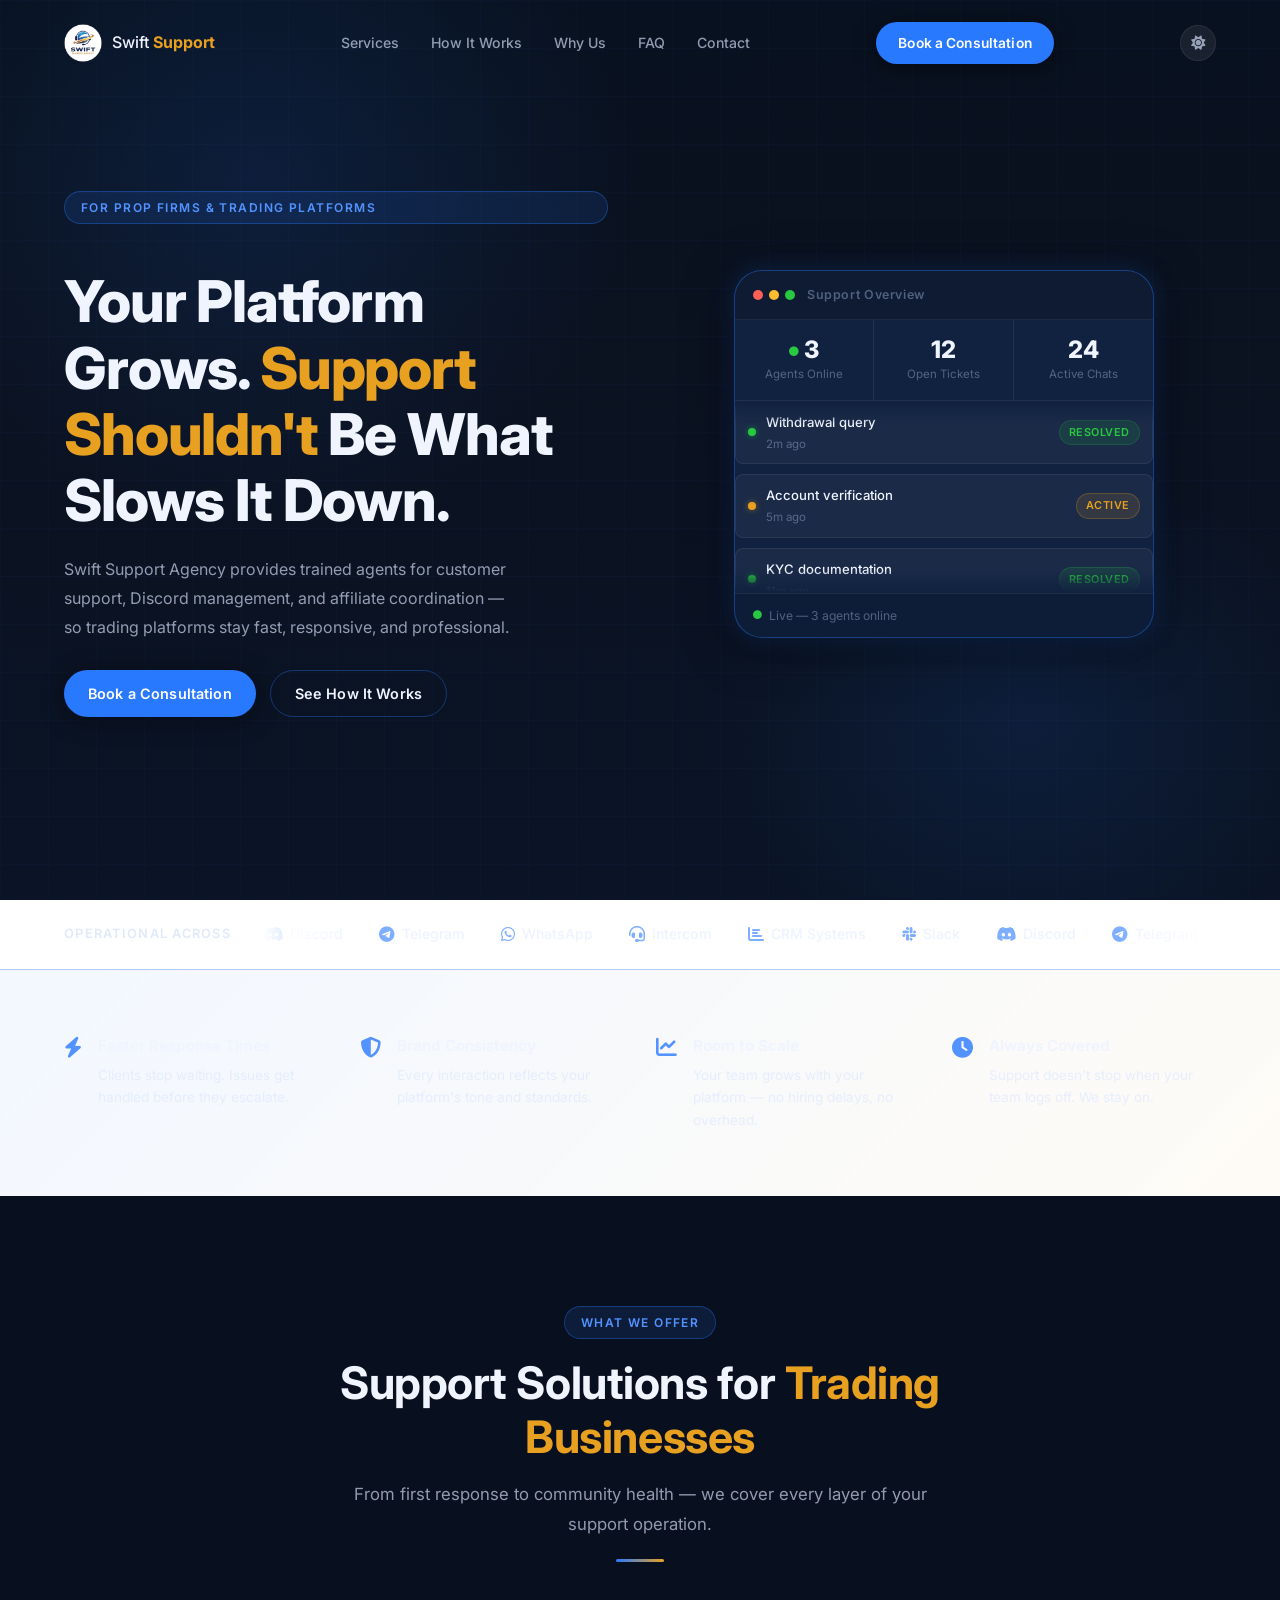
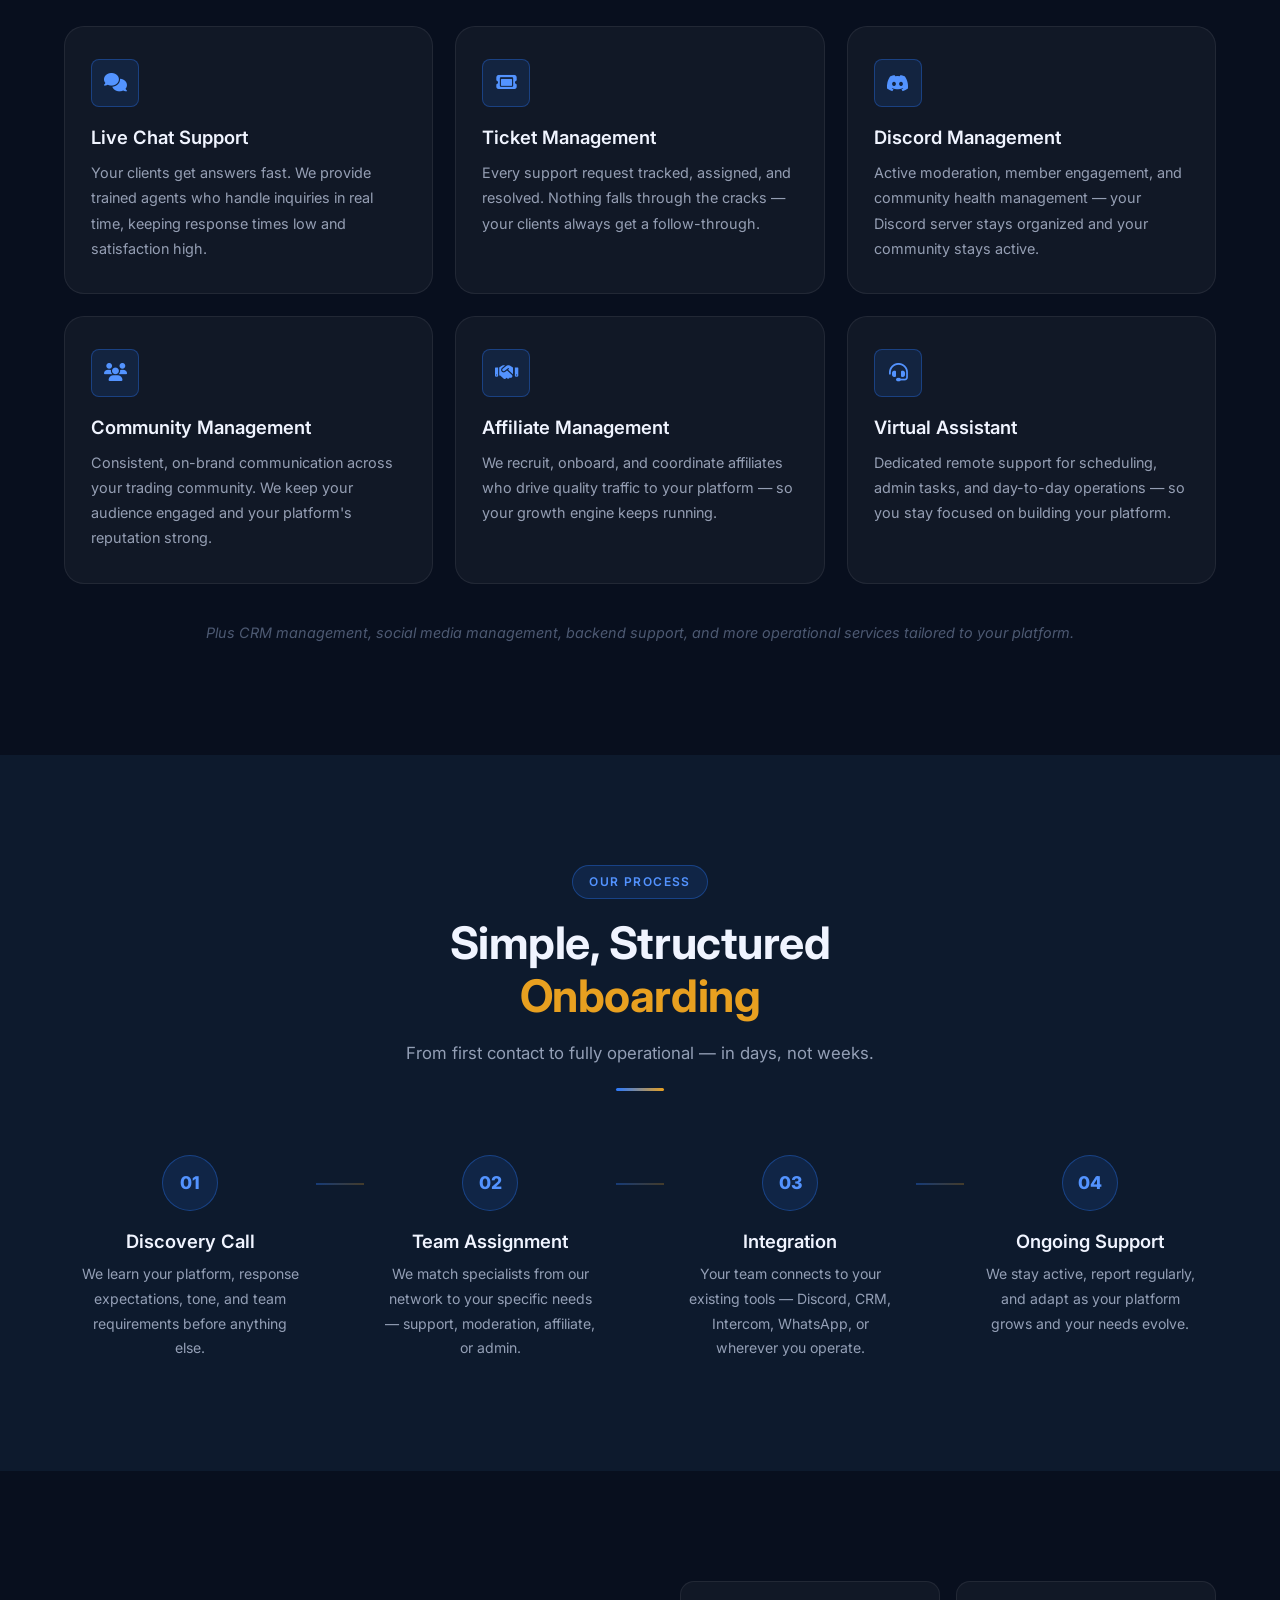
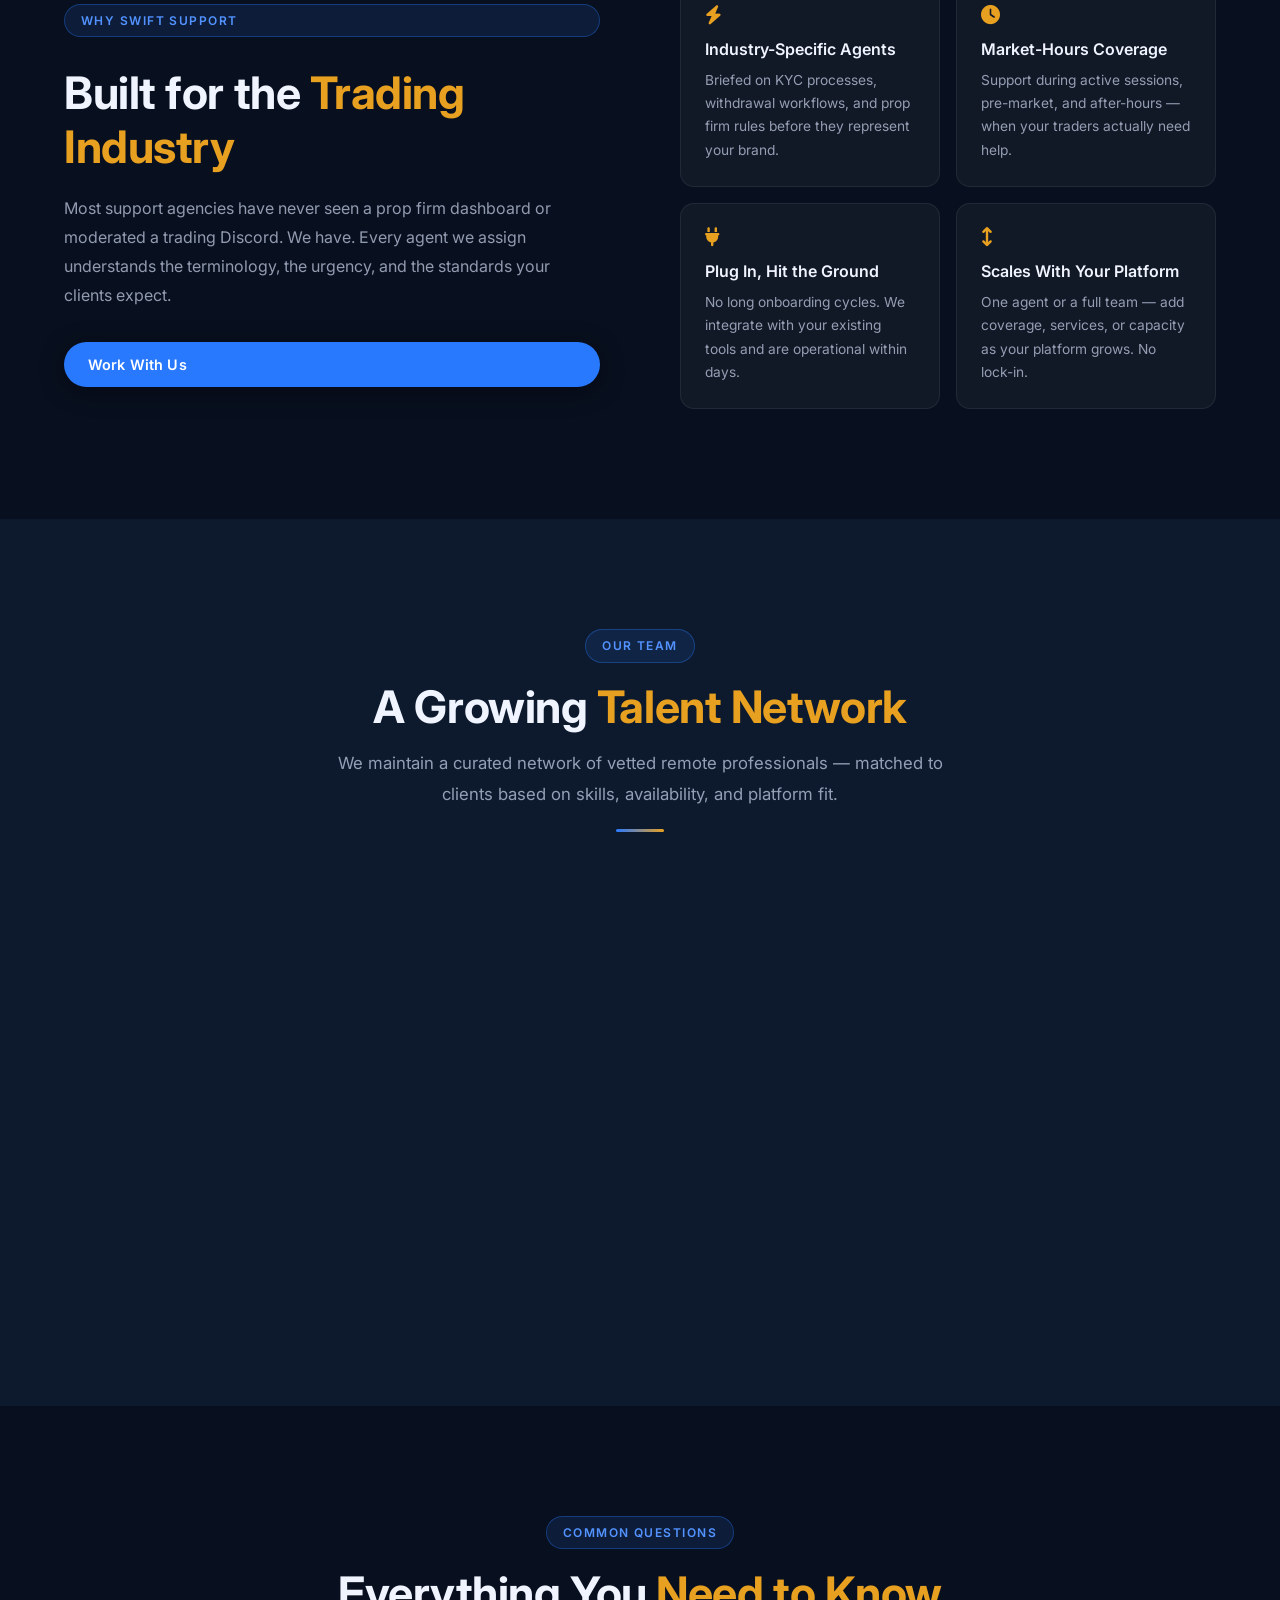
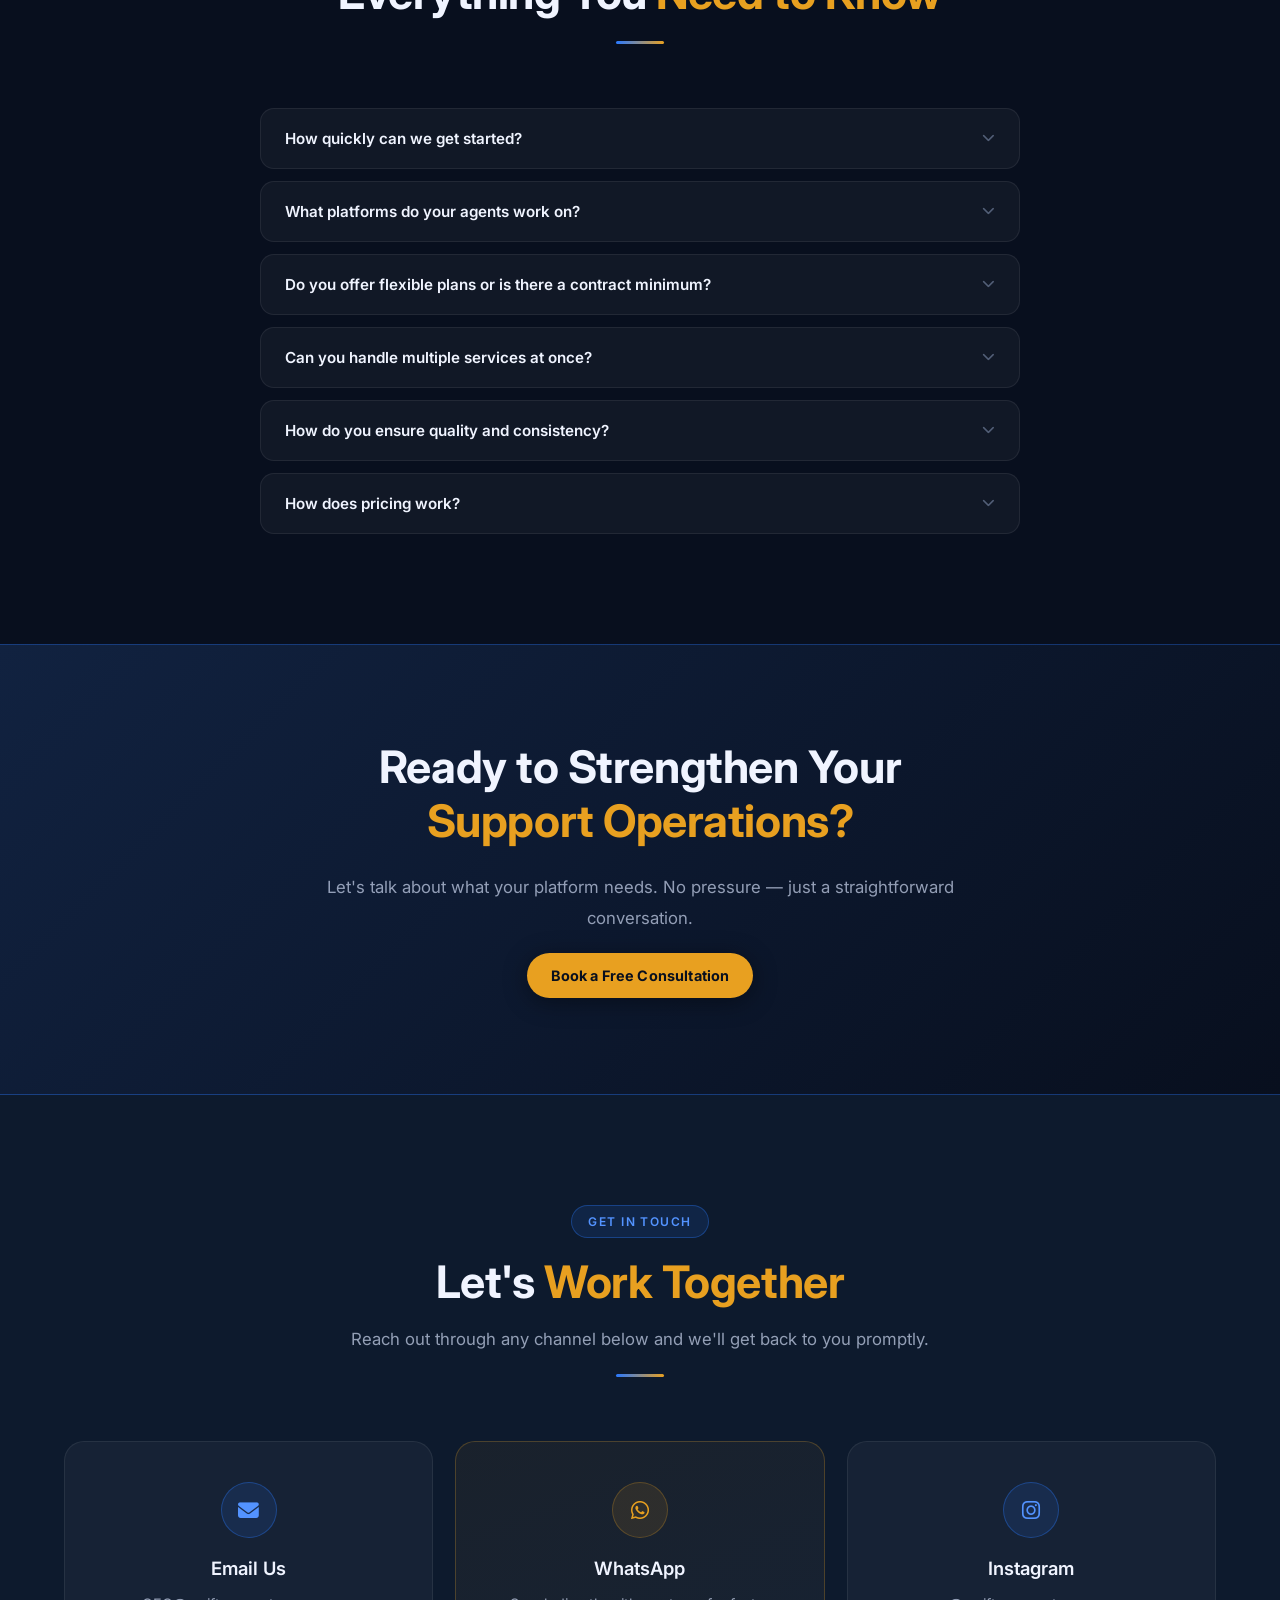
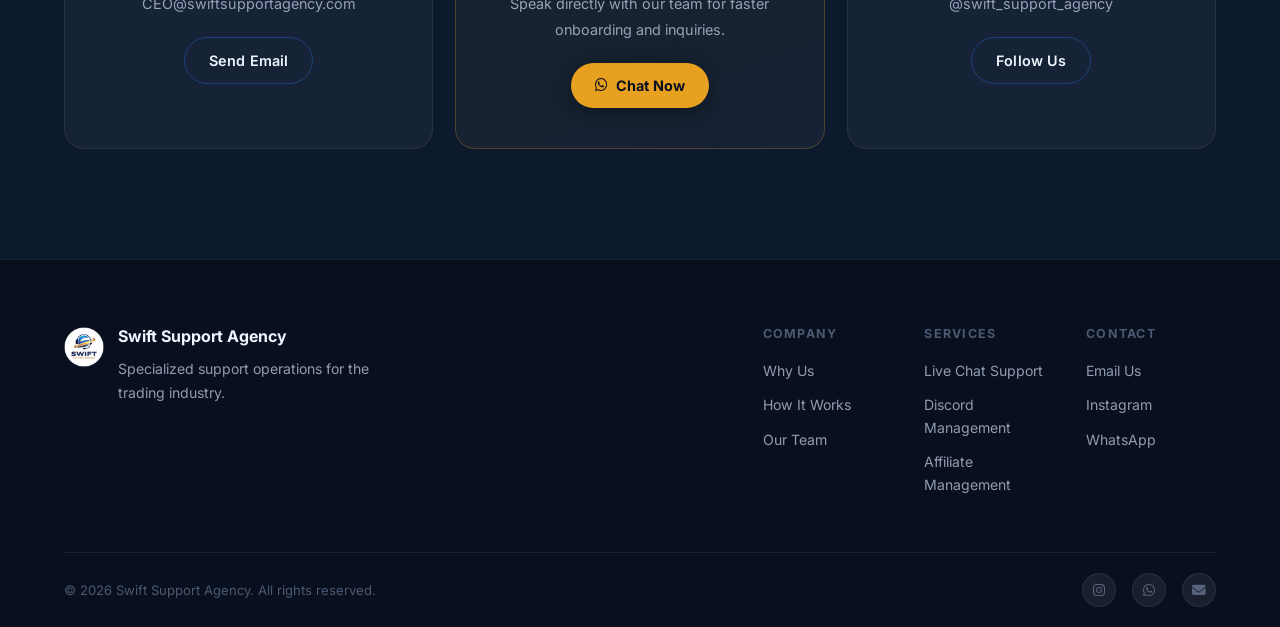
==== commit 543c0b73: "Add outcomes trust strip — social proof compensation layer" ====
--- a/index.html
+++ b/index.html
@@ -203,6 +203,42 @@
     </div>
   </div>
 
+  <!-- ===== SOCIAL PROOF STRIP ===== -->
+  <section class="outcomes">
+    <div class="container">
+      <div class="outcomes__grid">
+        <div class="outcomes__item">
+          <i class="fas fa-bolt"></i>
+          <div>
+            <strong>Faster Response Times</strong>
+            <p>Clients stop waiting. Issues get handled before they escalate.</p>
+          </div>
+        </div>
+        <div class="outcomes__item">
+          <i class="fas fa-shield-halved"></i>
+          <div>
+            <strong>Brand Consistency</strong>
+            <p>Every interaction reflects your platform's tone and standards.</p>
+          </div>
+        </div>
+        <div class="outcomes__item">
+          <i class="fas fa-chart-line"></i>
+          <div>
+            <strong>Room to Scale</strong>
+            <p>Your team grows with your platform — no hiring delays, no overhead.</p>
+          </div>
+        </div>
+        <div class="outcomes__item">
+          <i class="fas fa-clock"></i>
+          <div>
+            <strong>Always Covered</strong>
+            <p>Support doesn't stop when your team logs off. We stay on.</p>
+          </div>
+        </div>
+      </div>
+    </div>
+  </section>
+
   <!-- ===== SERVICES ===== -->
   <section class="services" id="services">
     <div class="container">
--- a/css/style.css
+++ b/css/style.css
@@ -1456,3 +1456,59 @@
   border-color: var(--border-gold);
   background: var(--surface-3);
 }
+
+/* ------------------------------------------------
+   OUTCOMES STRIP
+------------------------------------------------ */
+.outcomes {
+  background: linear-gradient(135deg, rgba(41, 121, 255, 0.06) 0%, rgba(232, 160, 32, 0.04) 100%);
+  border-top: 1px solid var(--border-blue);
+  border-bottom: 1px solid var(--border);
+  padding: 64px 0;
+}
+
+.outcomes__grid {
+  display: grid;
+  grid-template-columns: repeat(4, 1fr);
+  gap: 32px;
+}
+
+.outcomes__item {
+  display: flex;
+  align-items: flex-start;
+  gap: 16px;
+}
+
+.outcomes__item i {
+  font-size: 1.3rem;
+  color: var(--blue-bright);
+  margin-top: 3px;
+  flex-shrink: 0;
+}
+
+.outcomes__item strong {
+  display: block;
+  font-size: 0.95rem;
+  font-weight: 700;
+  color: var(--text-primary);
+  margin-bottom: 6px;
+}
+
+.outcomes__item p {
+  font-size: 0.85rem;
+  line-height: 1.65;
+}
+
+@media (max-width: 860px) {
+  .outcomes__grid {
+    grid-template-columns: repeat(2, 1fr);
+    gap: 28px;
+  }
+}
+
+@media (max-width: 480px) {
+  .outcomes__grid {
+    grid-template-columns: 1fr;
+    gap: 24px;
+  }
+}
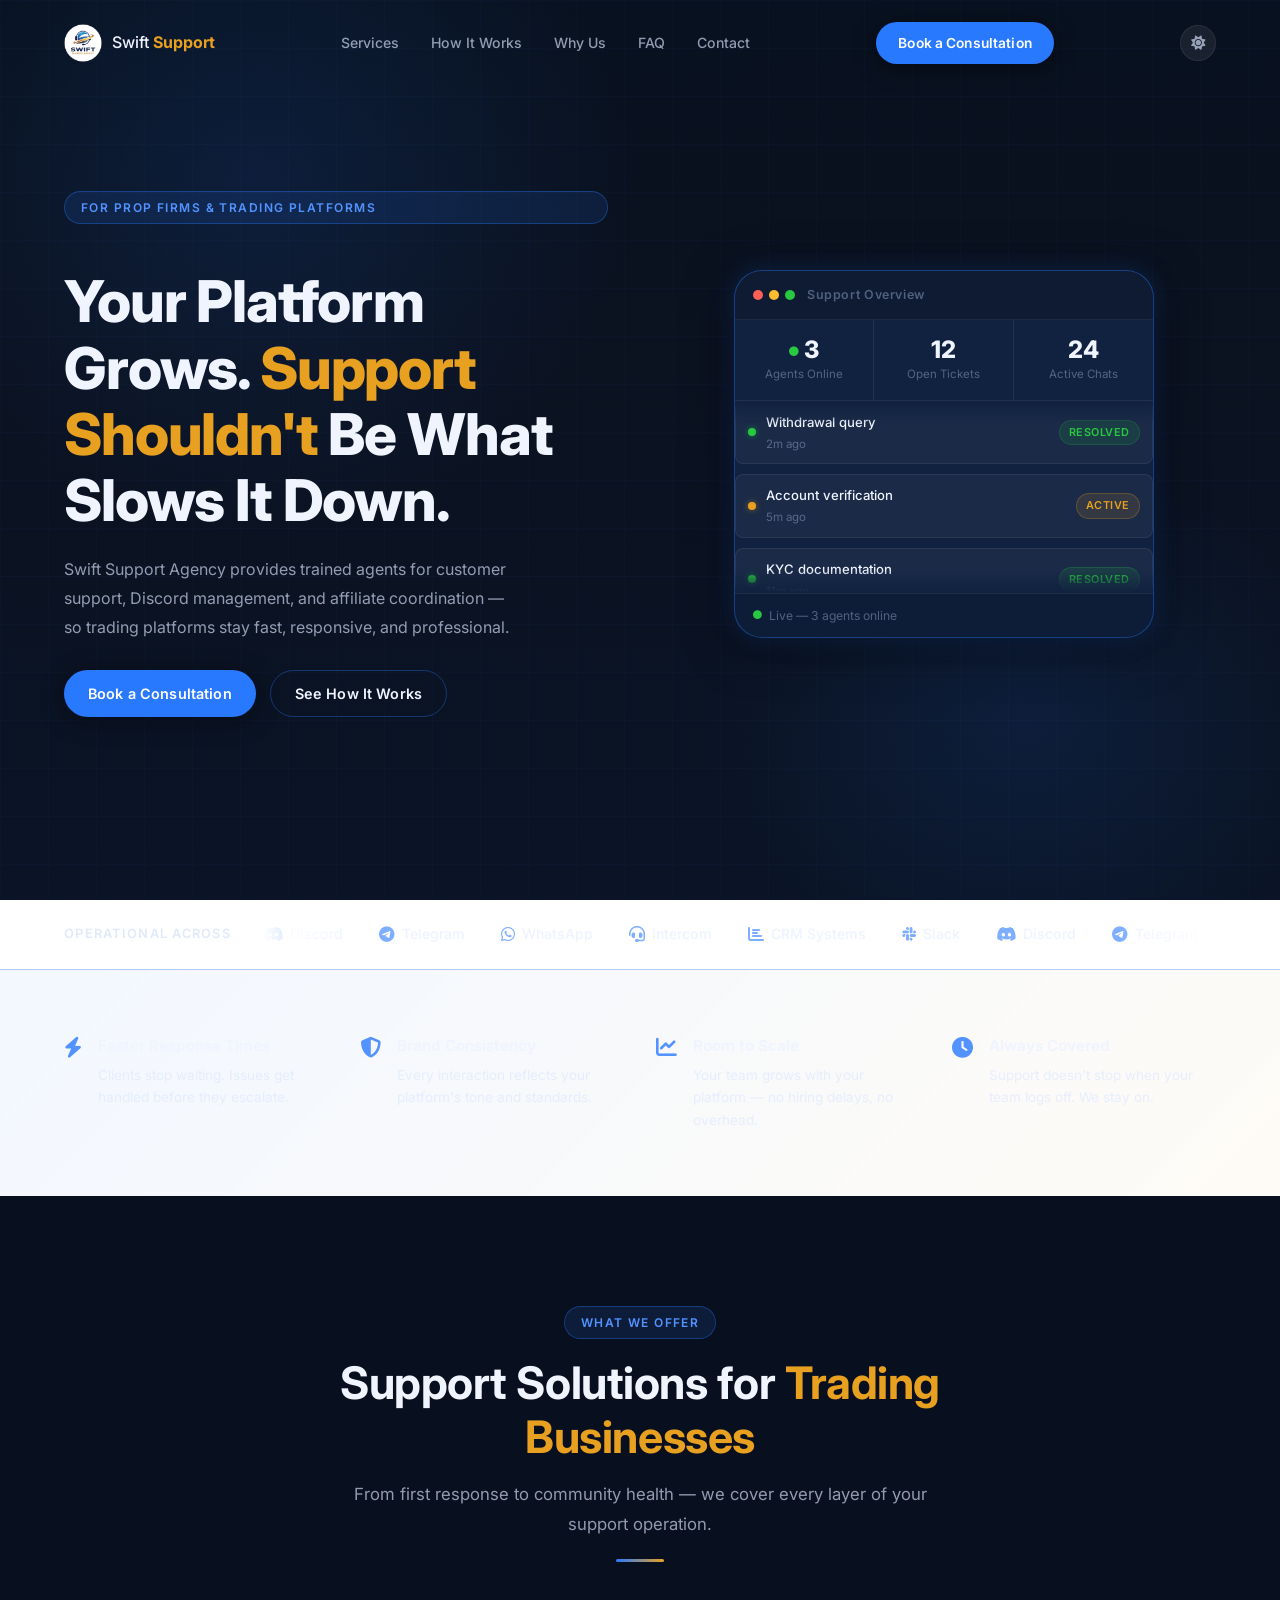
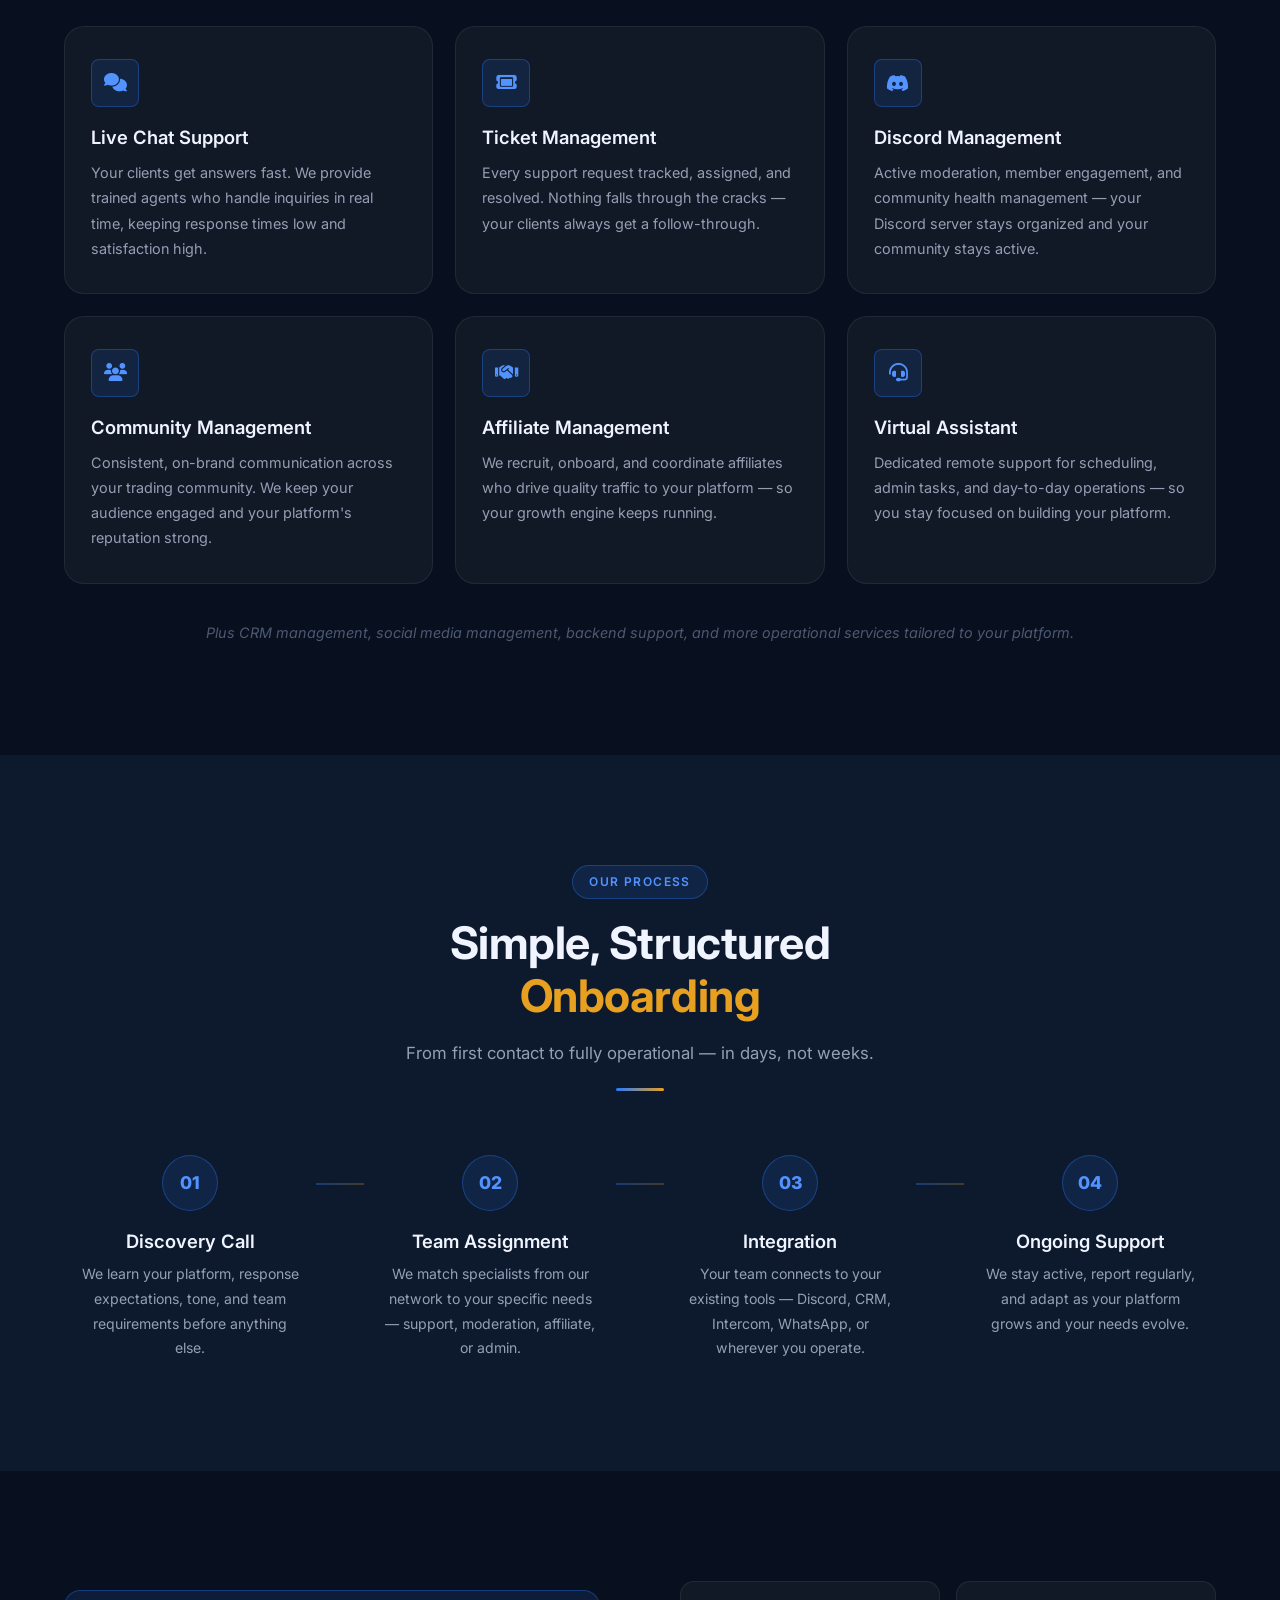
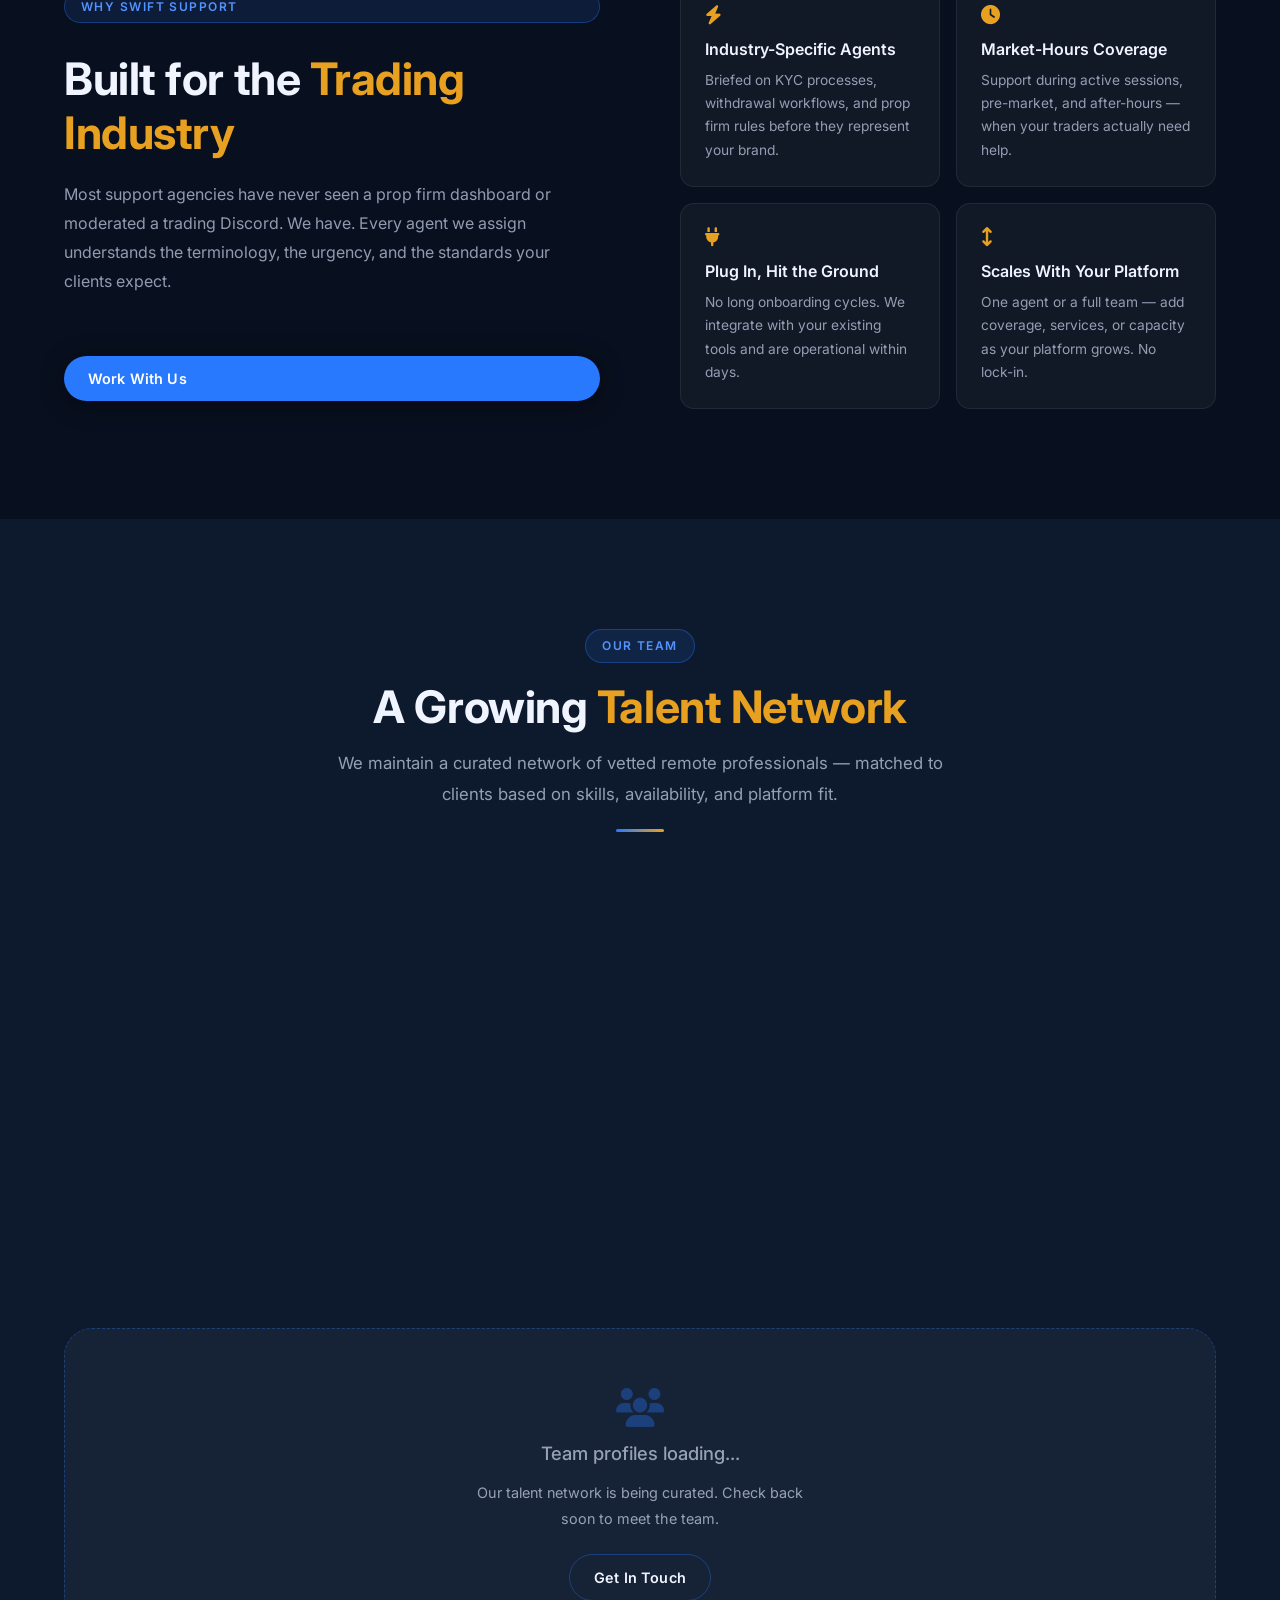
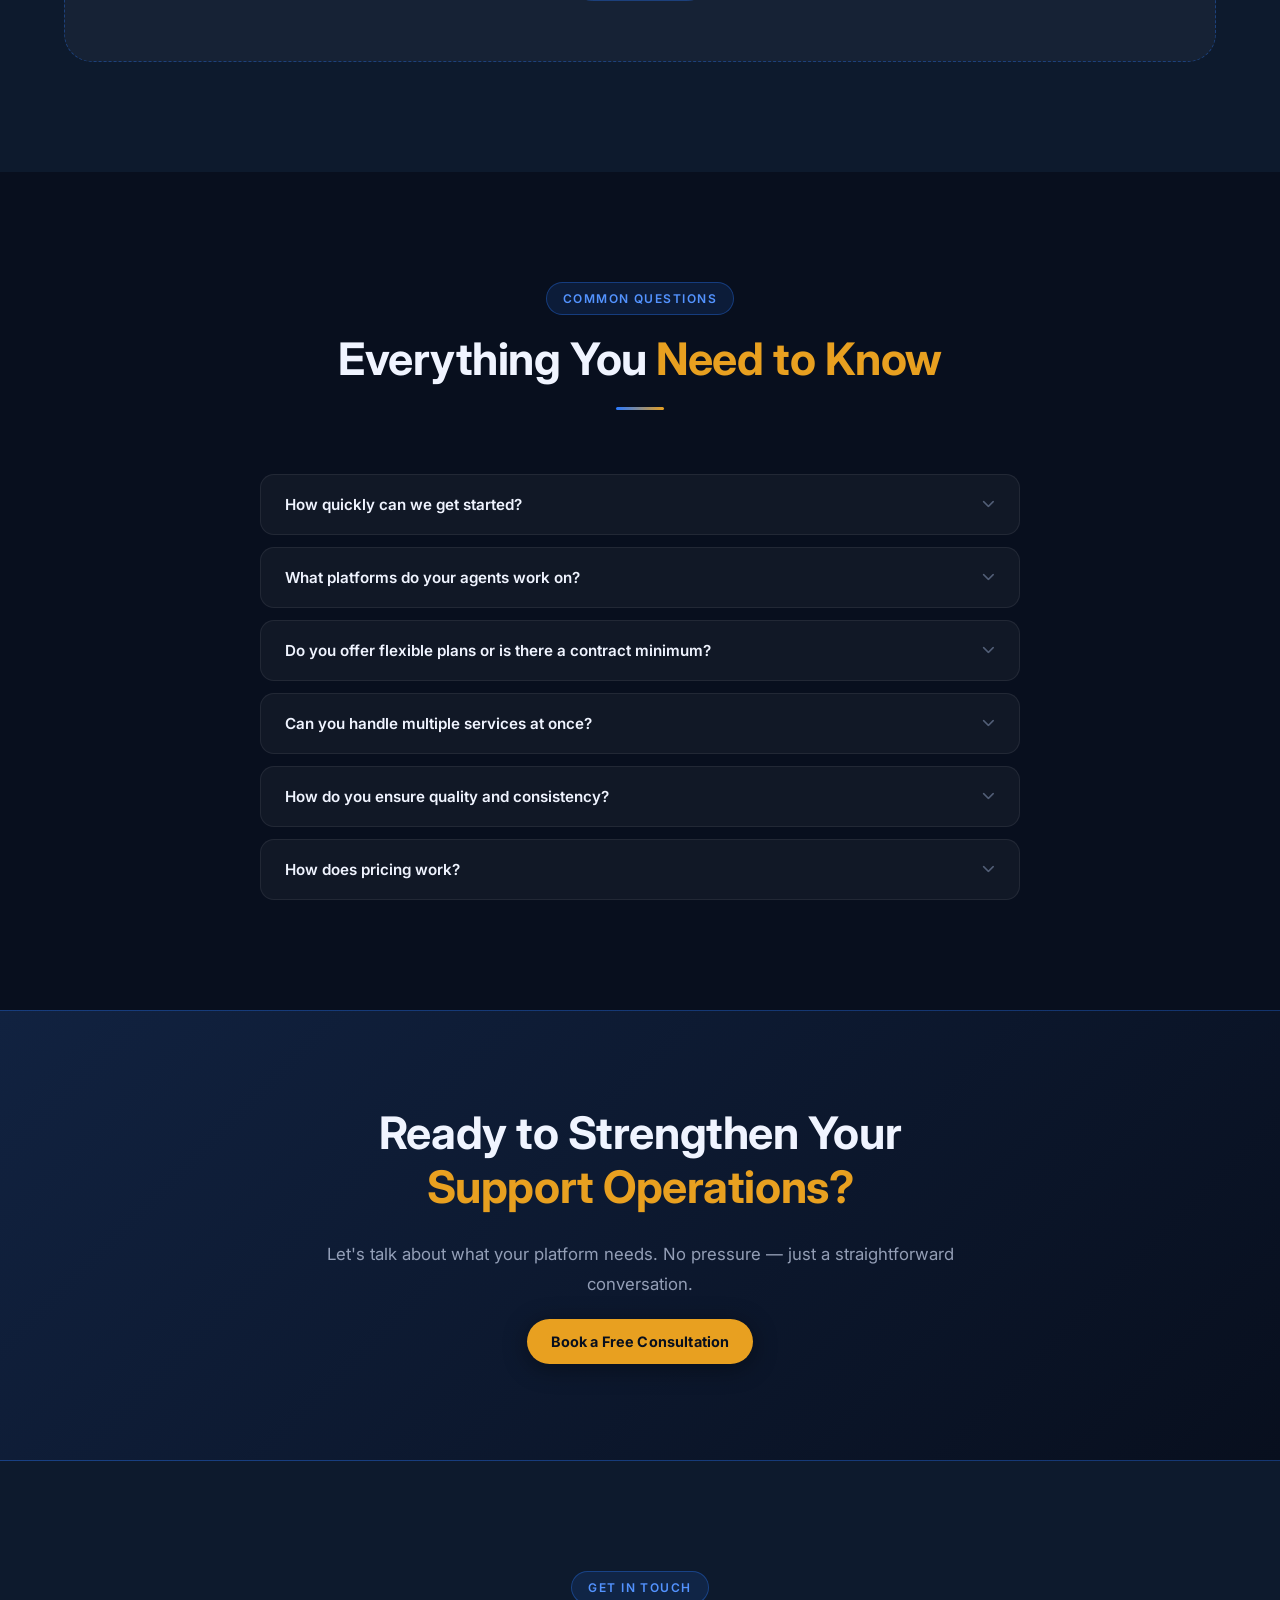
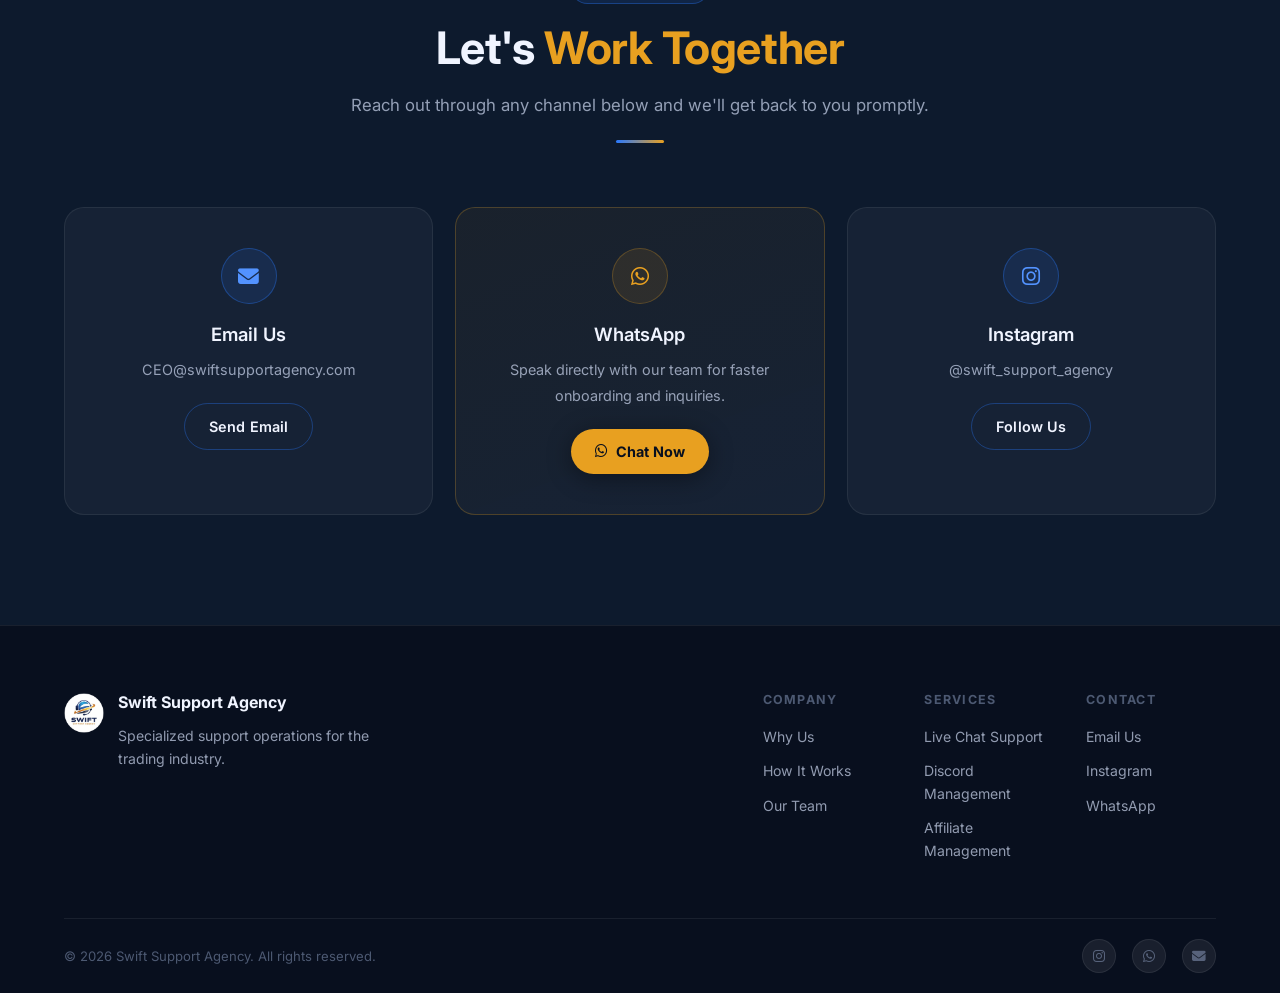
==== commit 5c9ead7f: "Clean all inline styles into CSS" ====
--- a/index.html
+++ b/index.html
@@ -305,7 +305,7 @@
         <div class="section-tag">Why Swift Support</div>
         <h2>Built for the <span class="text-gold">Trading Industry</span></h2>
         <p>Most support agencies have never seen a prop firm dashboard or moderated a trading Discord. We have. Every agent we assign understands the terminology, the urgency, and the standards your clients expect.</p>
-        <a href="#contact" class="btn btn-primary" style="margin-top:32px;">Work With Us</a>
+        <a href="#services" class="btn btn-primary why__cta">Work With Us</a>
       </div>
       <div class="why__cards">
         <div class="why__card">
@@ -342,6 +342,12 @@
         <div class="divider"></div>
       </div>
       <div class="agents__grid" id="agentsGrid"></div>
+      <div class="agents__empty" style="display: flex; flex-direction: column; align-items: center; text-align: center; padding: 60px 24px; background: var(--surface-1); border: 1px dashed var(--border-blue); border-radius: var(--radius-xl); margin-top: 32px;">
+        <i class="fas fa-users"></i>
+        <h3>Team profiles loading...</h3>
+        <p>Our talent network is being curated. Check back soon to meet the team.</p>
+        <a href="#contact" class="btn btn-outline agents__cta">Get In Touch</a>
+      </div>
     </div>
   </section>
 
@@ -429,13 +435,13 @@
           <div class="contact__icon"><i class="fas fa-envelope"></i></div>
           <h3>Email Us</h3>
           <p>CEO@swiftsupportagency.com</p>
-          <a href="mailto:CEO@swiftsupportagency.com" class="btn btn-outline" style="margin-top:20px;">Send Email</a>
+          <a href="mailto:CEO@swiftsupportagency.com" class="btn btn-outline contact__btn">Send Email</a>
         </div>
         <div class="contact__card contact__card--featured">
           <div class="contact__icon contact__icon--gold"><i class="fab fa-whatsapp"></i></div>
           <h3>WhatsApp</h3>
           <p>Speak directly with our team for faster onboarding and inquiries.</p>
-          <a href="https://wa.me/234XXXXXXXXXX" class="btn btn-gold" style="margin-top:20px;" id="whatsappBtn">
+          <a href="https://wa.me/234XXXXXXXXXX" class="btn btn-gold contact__btn" id="whatsappBtn">
             <i class="fab fa-whatsapp"></i> Chat Now
           </a>
         </div>
@@ -443,7 +449,7 @@
           <div class="contact__icon"><i class="fab fa-instagram"></i></div>
           <h3>Instagram</h3>
           <p>@swift_support_agency</p>
-          <a href="https://instagram.com/swift_support_agency" target="_blank" class="btn btn-outline" style="margin-top:20px;">Follow Us</a>
+          <a href="https://instagram.com/swift_support_agency" target="_blank" class="btn btn-outline contact__btn">Follow Us</a>
         </div>
       </div>
     </div>
--- a/css/style.css
+++ b/css/style.css
@@ -12,11 +12,11 @@
 
 @import url('https://fonts.googleapis.com/css2?family=Inter:wght@300;400;500;600;700;800;900&display=swap');
 
-/* ------------------------------------------------   
-   CSS VARIABLES
------------------------------------------------- */   
-:root {
-  /* Brand Colors */                                  
+/* ------------------------------------------------
+   CSS VARIABLES                                      
+------------------------------------------------ */
+:root {                                               
+  /* Brand Colors */
   --navy-deep:    #080f1e;
   --navy:         #0d1a2d;
   --navy-mid:     #112240;
@@ -659,7 +659,7 @@
 
 @media (max-width: 480px) {
   .hero { padding-top: 96px; }
-  .dashboard__stats { grid-template-columns: repeat(3,1fr); }
+  .dashboard__stats { grid-template-columns: repeat(3, 1fr); }
   .dashboard__stat-val { font-size: 1.2rem; }
 }
 
@@ -1512,3 +1512,10 @@
     gap: 24px;
   }
 }
+
+/* ------------------------------------------------
+   INLINE STYLE REPLACEMENTS
+------------------------------------------------ */
+.why__cta       { margin-top: 60px; }
+.contact__btn   { margin-top: 20px; }
+.agents__cta    { margin-top: 8px; }
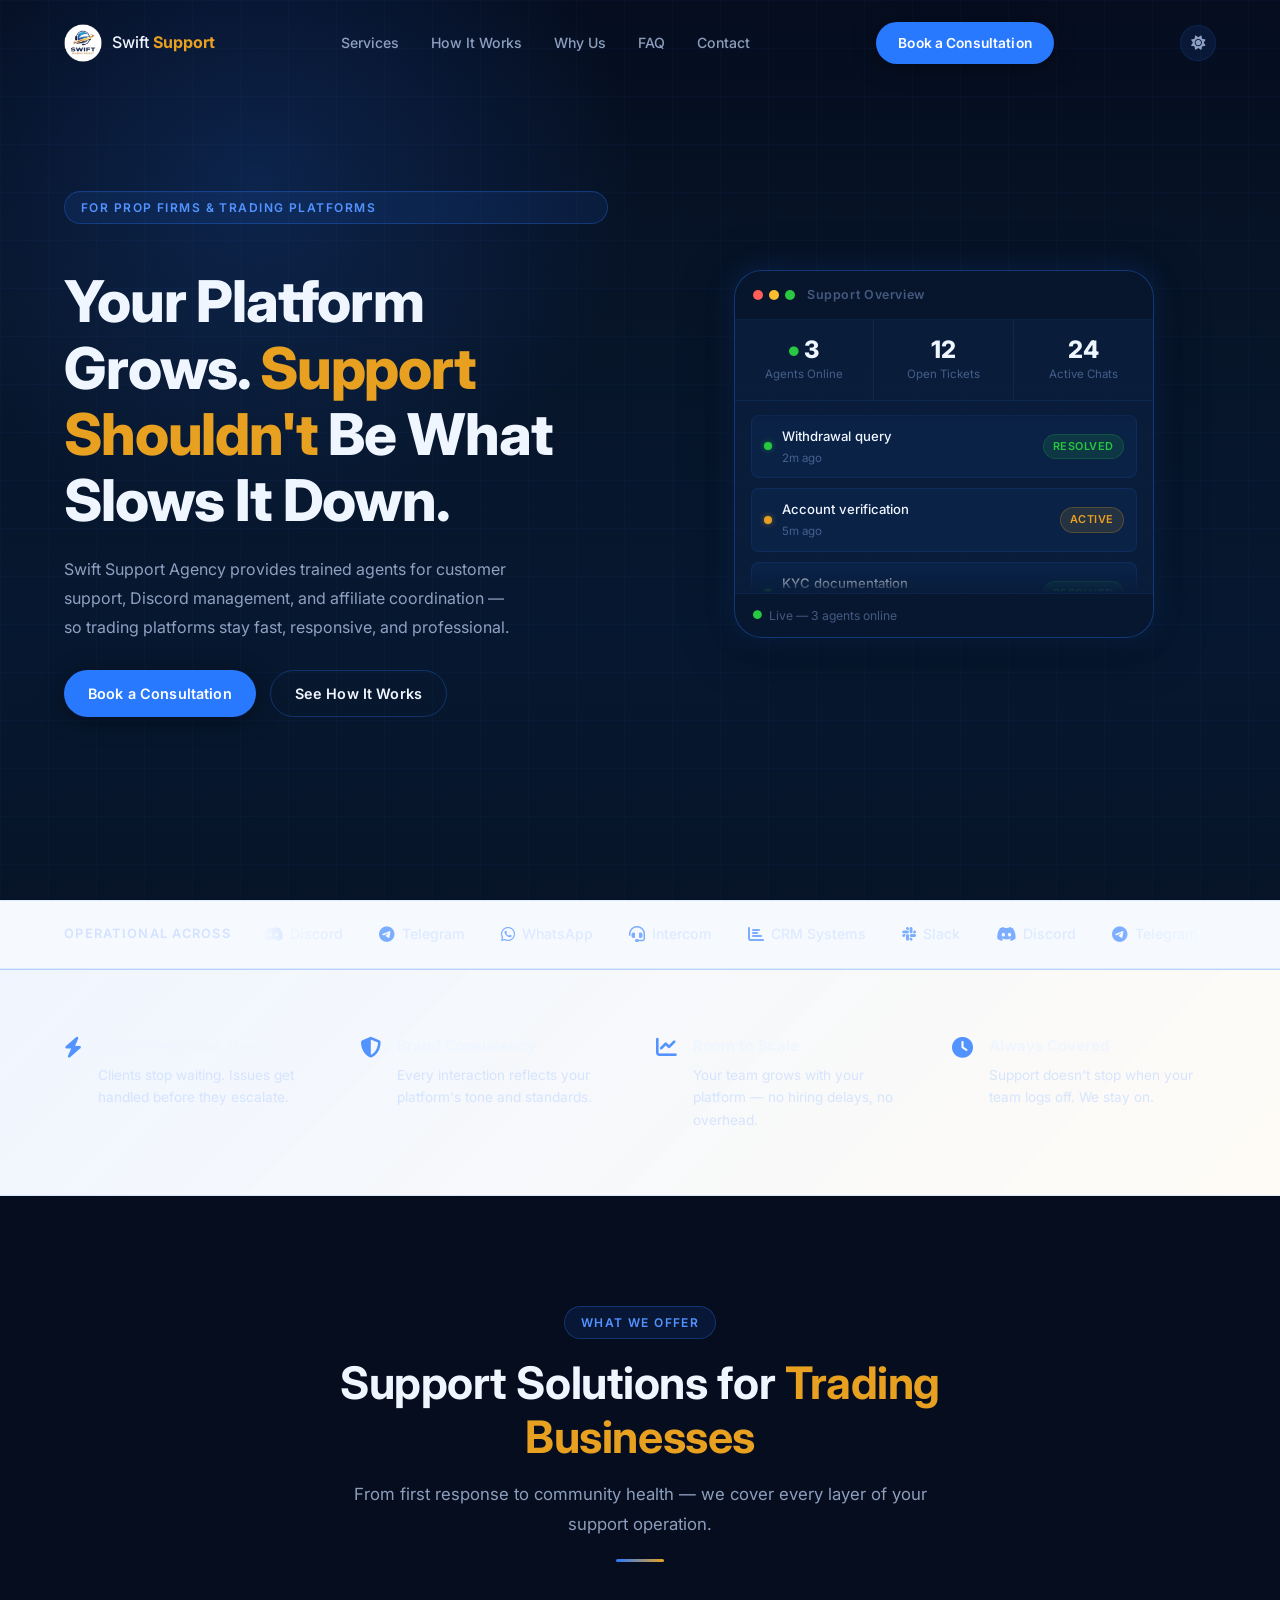
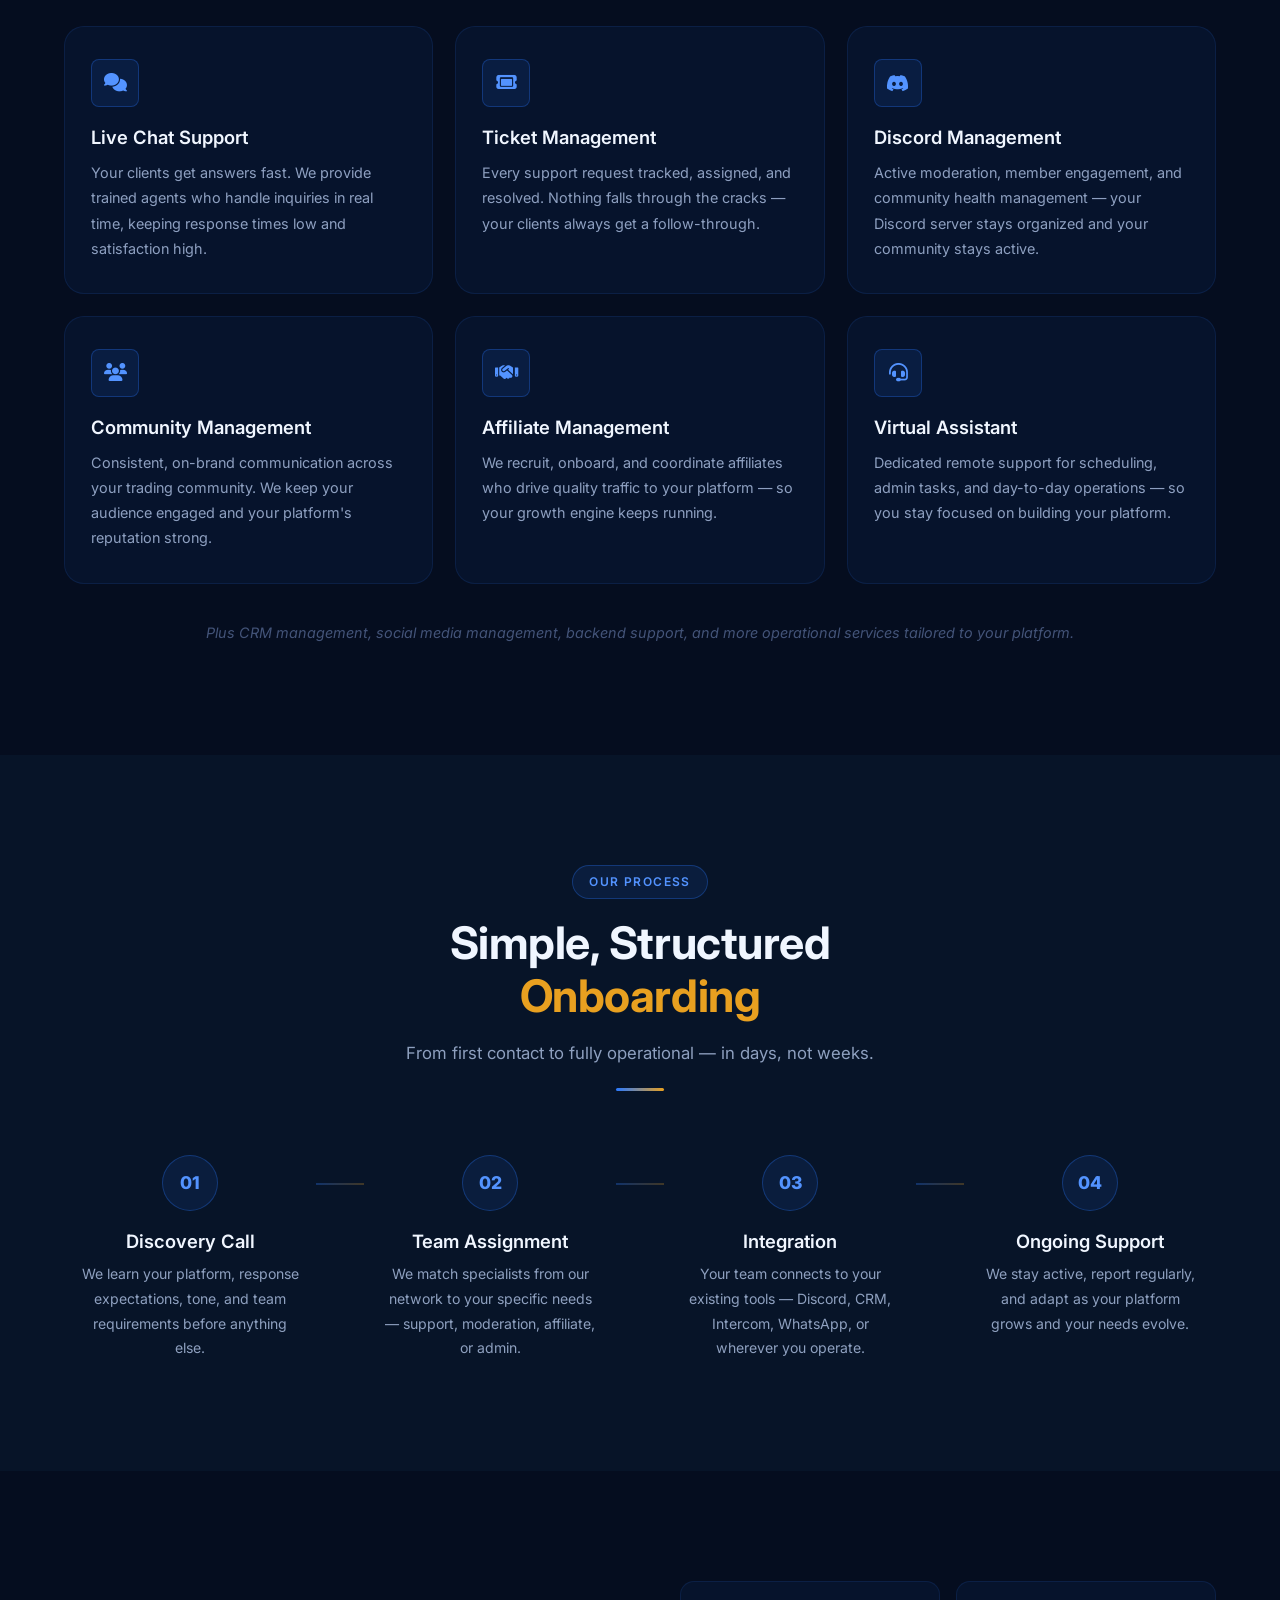
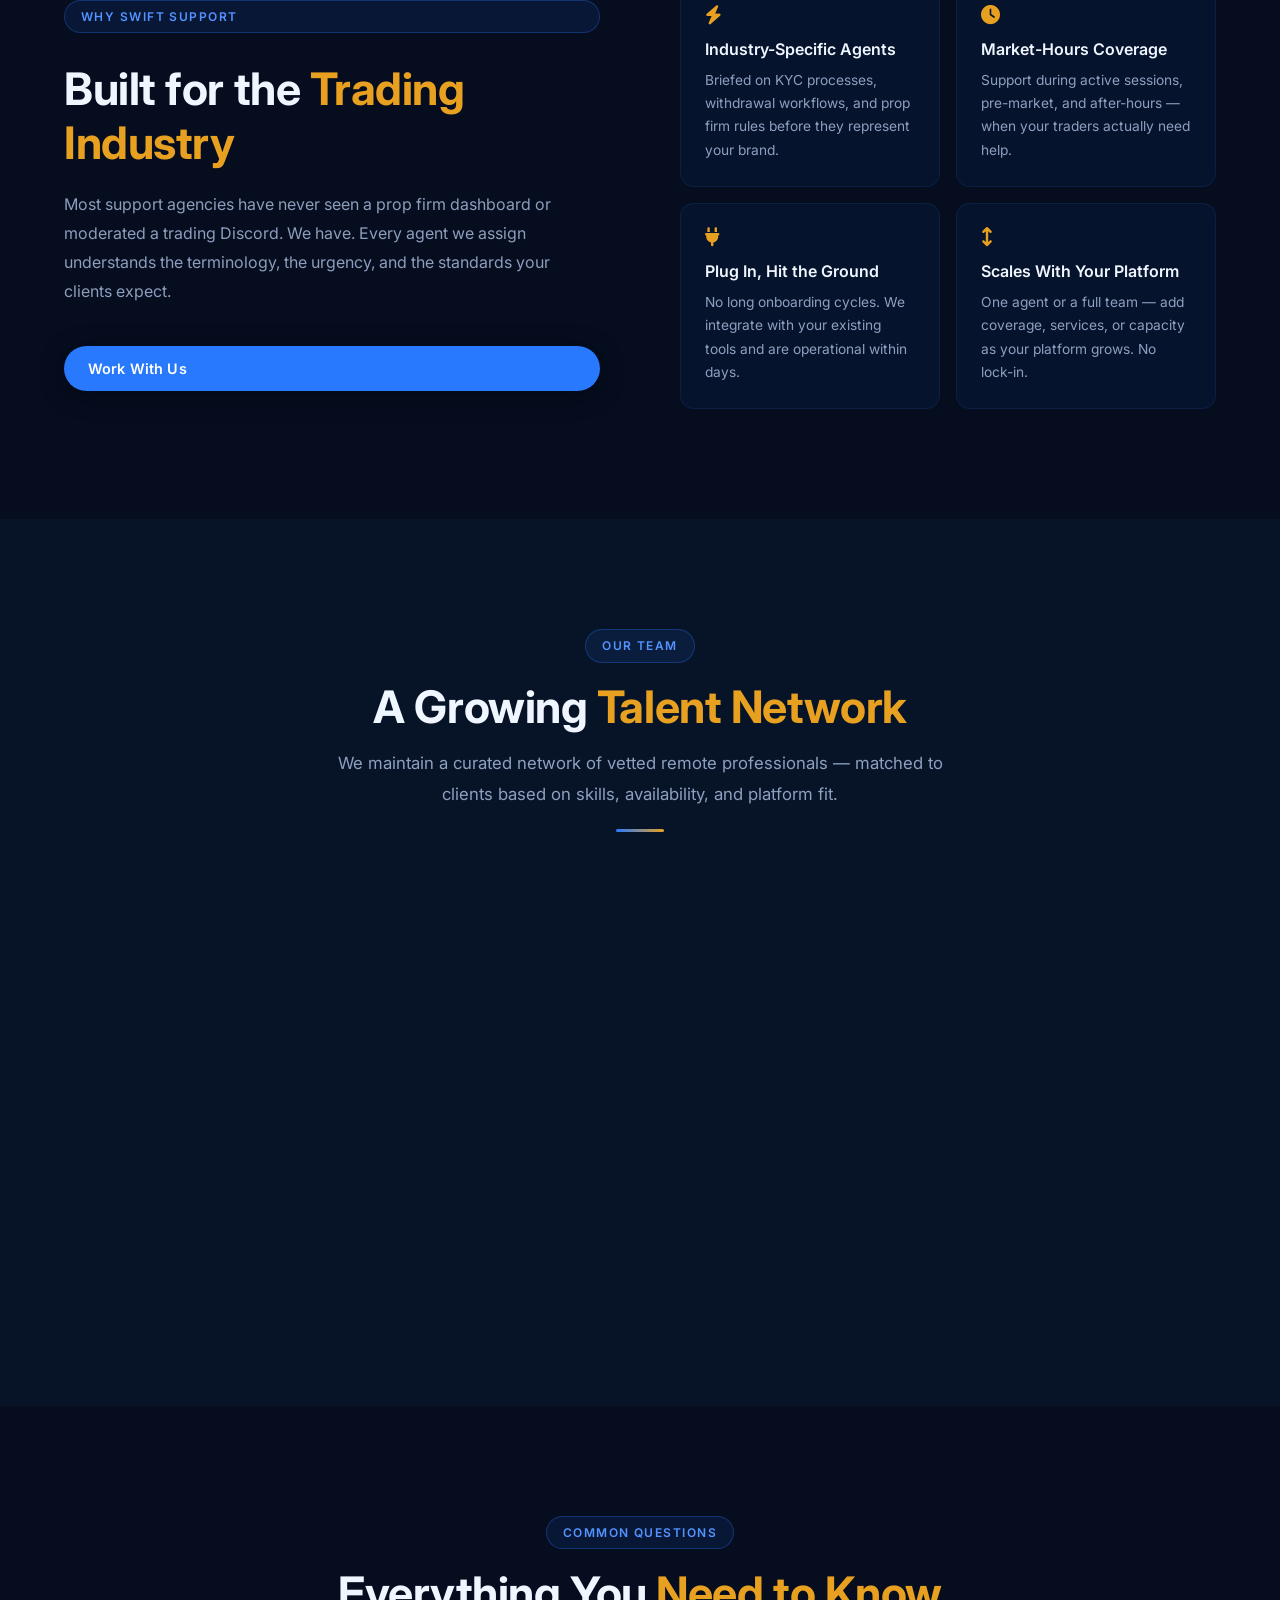
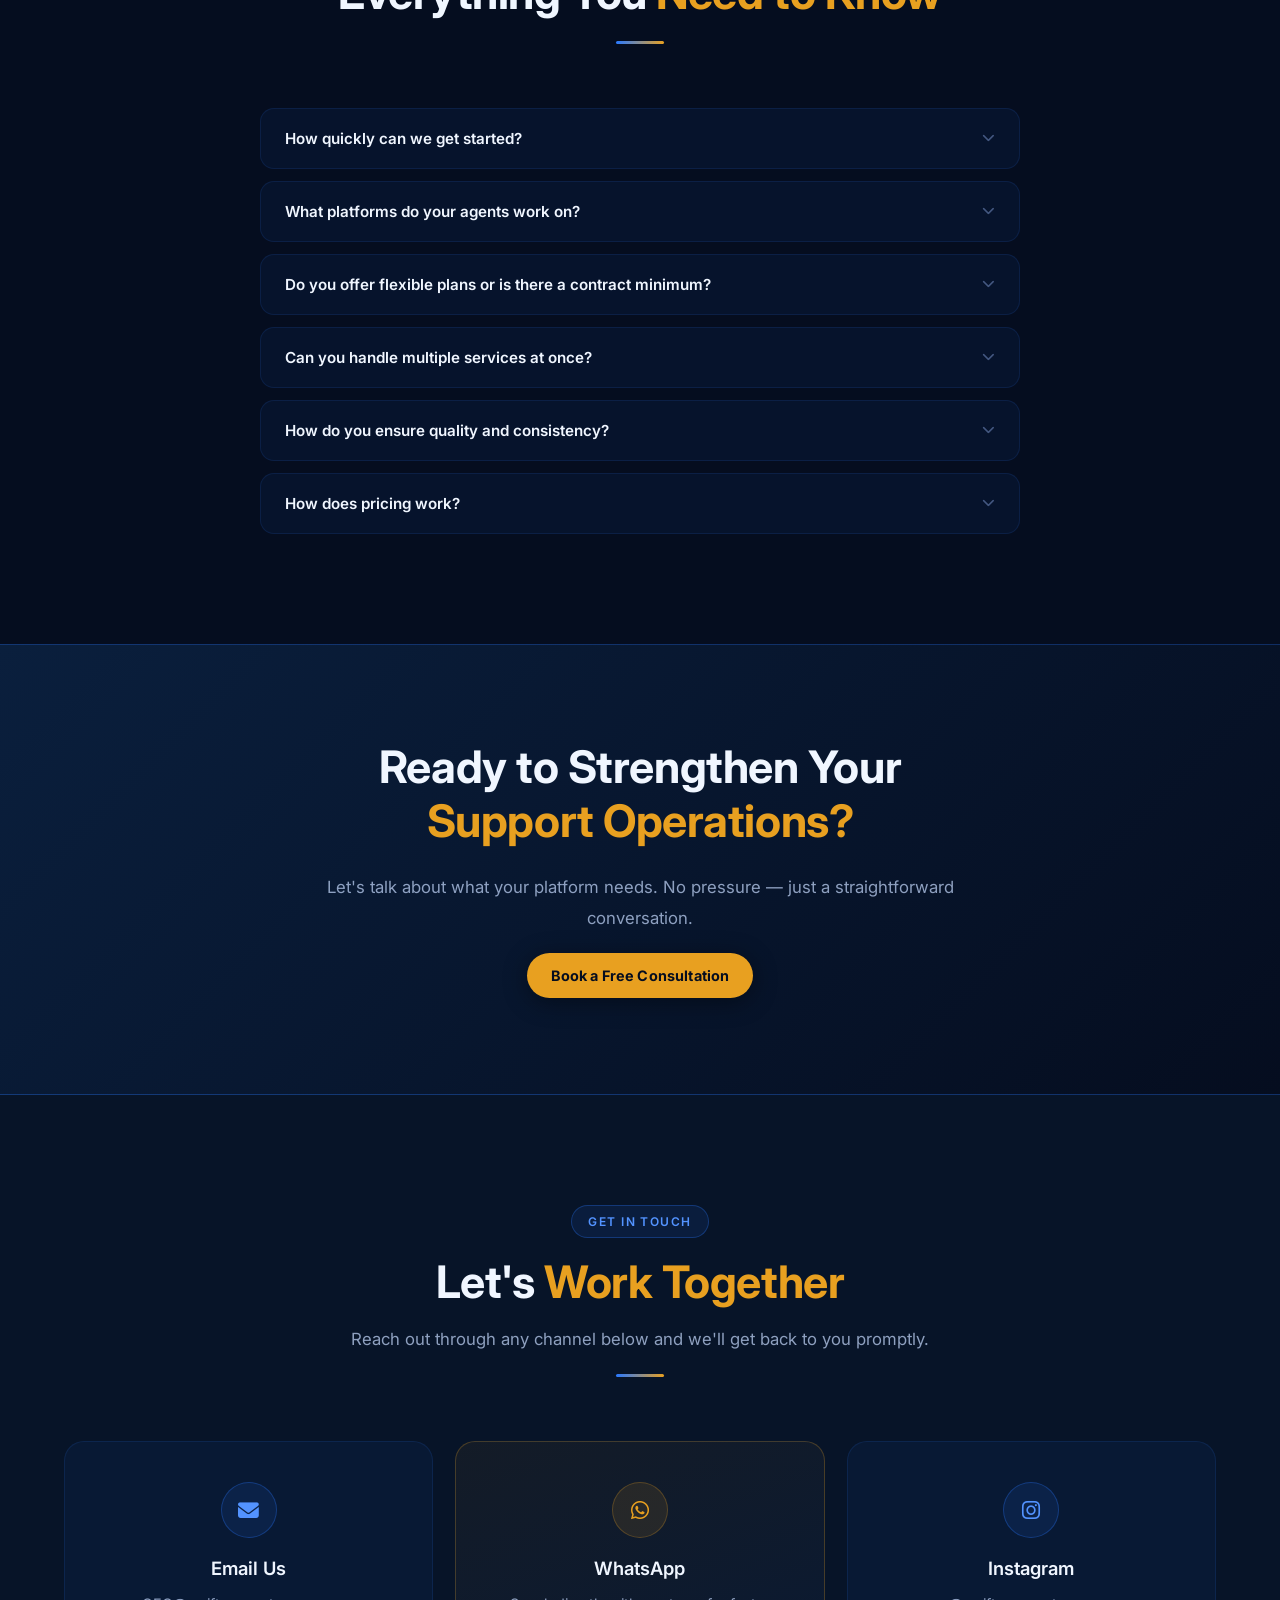
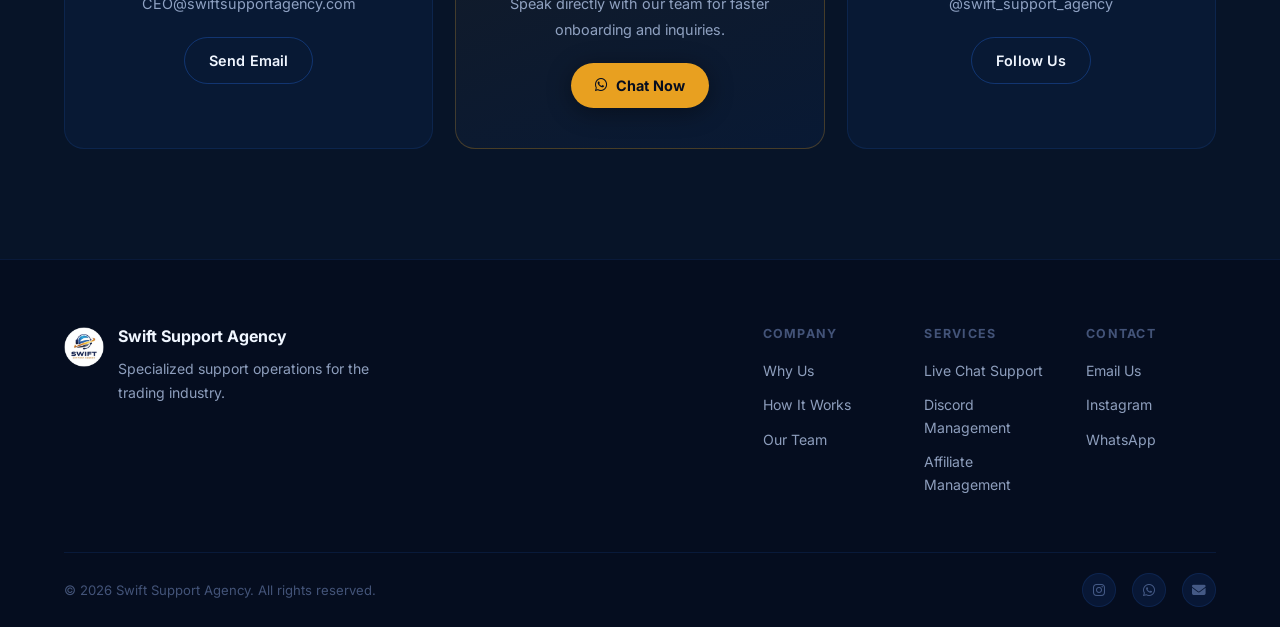
==== commit d9fe86ea: "Clean index.html — remove hardcoded empty state, fix agents section" ====
--- a/index.html
+++ b/index.html
@@ -9,21 +9,20 @@
   <meta property="og:title" content="Swift Support Agency" />
   <meta property="og:description" content="Dedicated support teams for prop firms and trading platforms." />
   <meta property="og:type" content="website" />
-  <meta property="og:url" content="https://swiftsupportagency.netlify.app" />
+  <meta property="og:url" content="https://swift-support-agency.netlify.app" />
   <meta property="og:image" content="assets/logo.png" />
   <meta name="twitter:card" content="summary_large_image" />
   <meta name="twitter:title" content="Swift Support Agency" />
   <meta name="twitter:description" content="Dedicated support teams for prop firms and trading platforms." />
   <title>Swift Support Agency | Support Teams for Prop Firms & Trading Platforms</title>
 
-  <!-- Structured Data for Google -->
   <script type="application/ld+json">
   {
     "@context": "https://schema.org",
     "@type": "ProfessionalService",
     "name": "Swift Support Agency",
     "description": "Dedicated support teams for prop firms and trading platforms.",
-    "url": "https://swiftsupportagency.netlify.app",
+    "url": "https://swift-support-agency.netlify.app",
     "email": "CEO@swiftsupportagency.com",
     "sameAs": ["https://instagram.com/swift_support_agency"],
     "serviceType": ["Customer Support", "Discord Management", "Affiliate Management", "Virtual Assistant"],
@@ -89,7 +88,9 @@
           </div>
           <div class="dashboard__stats">
             <div class="dashboard__stat">
-              <span class="dashboard__stat-val"><i class="fas fa-circle" style="color:#28c840;font-size:0.6rem;vertical-align:middle;"></i> 3</span>
+              <span class="dashboard__stat-val">
+                <i class="fas fa-circle" style="color:#28c840;font-size:0.6rem;vertical-align:middle;"></i> 3
+              </span>
               <span class="dashboard__stat-label">Agents Online</span>
             </div>
             <div class="dashboard__stat">
@@ -191,7 +192,6 @@
           <div class="trust-item"><i class="fas fa-headset"></i> Intercom</div>
           <div class="trust-item"><i class="fas fa-chart-bar"></i> CRM Systems</div>
           <div class="trust-item"><i class="fab fa-slack"></i> Slack</div>
-          <!-- Duplicate for seamless loop -->
           <div class="trust-item"><i class="fab fa-discord"></i> Discord</div>
           <div class="trust-item"><i class="fab fa-telegram"></i> Telegram</div>
           <div class="trust-item"><i class="fab fa-whatsapp"></i> WhatsApp</div>
@@ -203,7 +203,7 @@
     </div>
   </div>
 
-  <!-- ===== SOCIAL PROOF STRIP ===== -->
+  <!-- ===== OUTCOMES ===== -->
   <section class="outcomes">
     <div class="container">
       <div class="outcomes__grid">
@@ -253,7 +253,7 @@
     </div>
   </section>
 
-  <!-- ===== HOW WE WORK ===== -->
+  <!-- ===== PROCESS ===== -->
   <section class="process" id="process">
     <div class="container">
       <div class="section-header">
@@ -305,7 +305,7 @@
         <div class="section-tag">Why Swift Support</div>
         <h2>Built for the <span class="text-gold">Trading Industry</span></h2>
         <p>Most support agencies have never seen a prop firm dashboard or moderated a trading Discord. We have. Every agent we assign understands the terminology, the urgency, and the standards your clients expect.</p>
-        <a href="#services" class="btn btn-primary why__cta">Work With Us</a>
+        <a href="#contact" class="btn btn-primary why__cta">Work With Us</a>
       </div>
       <div class="why__cards">
         <div class="why__card">
@@ -341,12 +341,13 @@
         <p>We maintain a curated network of vetted remote professionals — matched to clients based on skills, availability, and platform fit.</p>
         <div class="divider"></div>
       </div>
-      <div class="agents__grid" id="agentsGrid"></div>
-      <div class="agents__empty" style="display: flex; flex-direction: column; align-items: center; text-align: center; padding: 60px 24px; background: var(--surface-1); border: 1px dashed var(--border-blue); border-radius: var(--radius-xl); margin-top: 32px;">
-        <i class="fas fa-users"></i>
-        <h3>Team profiles loading...</h3>
-        <p>Our talent network is being curated. Check back soon to meet the team.</p>
-        <a href="#contact" class="btn btn-outline agents__cta">Get In Touch</a>
+      <div class="agents__grid" id="agentsGrid">
+        <div class="agents__empty">
+          <i class="fas fa-user-tie"></i>
+          <h3>Profiles Coming Soon</h3>
+          <p>We're building our public talent directory. Reach out directly to discuss agent availability for your platform.</p>
+          <a href="#contact" class="btn btn-outline agents__cta">Get In Touch</a>
+        </div>
       </div>
     </div>
   </section>
--- a/css/style.css
+++ b/css/style.css
@@ -1,11 +1,11 @@
 /* ================================================
    SWIFT SUPPORT AGENCY — Complete Stylesheet
    Typography Scale:
-   Hero title:     clamp(2.4rem, 5vw, 3.8rem)
-   Section titles: clamp(1.9rem, 3.5vw, 2.8rem)       
+   Hero title:     clamp(1.9rem, 4.5vw, 3.8rem)
+   Section titles: clamp(1.9rem, 3.5vw, 2.8rem)
    Card titles:    1.15rem
    Body:           1rem / line-height 1.8
-   Small:          0.85rem                            
+   Small:          0.85rem
    Spacing Base:   8px system
    Section padding: 110px vertical
 ================================================ */
@@ -13,53 +13,43 @@
 @import url('https://fonts.googleapis.com/css2?family=Inter:wght@300;400;500;600;700;800;900&display=swap');
 
 /* ------------------------------------------------
-   CSS VARIABLES                                      
------------------------------------------------- */
-:root {                                               
-  /* Brand Colors */
-  --navy-deep:    #080f1e;
-  --navy:         #0d1a2d;
-  --navy-mid:     #112240;
-  --navy-light:   #1a3a6e;
-  --blue:         #2979ff;      /* biro electric blue */
+   CSS VARIABLES
+------------------------------------------------ */
+:root {
+  --navy-deep:    #050d1f;
+  --navy:         #071428;
+  --navy-mid:     #0a1f3d;
+  --navy-light:   #0d2a52;
+  --blue:         #2979ff;
   --blue-bright:  #5393ff;
   --gold:         #e8a020;
   --gold-light:   #f5b740;
 
-  /* Text */
-  --text-primary:   #f0f4ff;
-  --text-secondary: rgba(220, 230, 255, 0.65);
-  --text-muted:     rgba(180, 200, 240, 0.4);
-
-  /* Surfaces */
-  --surface-1: rgba(255, 255, 255, 0.04);
-  --surface-2: rgba(255, 255, 255, 0.07);
-  --surface-3: rgba(255, 255, 255, 0.10);
-
-  /* Borders */
-  --border:       rgba(255, 255, 255, 0.07);
-  --border-blue:  rgba(41, 121, 255, 0.35);
+  --text-primary:   #f0f6ff;
+  --text-secondary: rgba(200, 220, 255, 0.7);
+  --text-muted:     rgba(160, 190, 255, 0.4);
+
+  --surface-1: rgba(41, 121, 255, 0.06);
+  --surface-2: rgba(41, 121, 255, 0.10);
+  --surface-3: rgba(41, 121, 255, 0.15);
+
+  --border:       rgba(41, 121, 255, 0.12);
+  --border-blue:  rgba(41, 121, 255, 0.3);
   --border-gold:  rgba(232, 160, 32, 0.25);
 
-  /* Shadows — depth not glow */
   --shadow-sm: 0 2px 8px rgba(0,0,0,0.3);
   --shadow-md: 0 4px 24px rgba(0,0,0,0.4);
   --shadow-lg: 0 8px 48px rgba(0,0,0,0.5);
 
-  /* Subtle accent glows — controlled */
-  --glow-blue: 0 0 24px rgba(41, 121, 255, 0.25);
-  --glow-gold: 0 0 24px rgba(232, 160, 32, 0.18);
-
-  /* Radius */
+  --glow-blue: 0 0 28px rgba(41, 121, 255, 0.25);
+  --glow-gold: 0 0 24px rgba(232, 160, 32, 0.2);
+
   --radius-sm: 8px;
   --radius:    14px;
   --radius-lg: 20px;
   --radius-xl: 28px;
 
-  /* Transitions */
   --transition: all 0.28s ease;
-
-  /* Layout */
   --max-width: 1180px;
   --section-pad: 110px;
 }
@@ -83,9 +73,10 @@
   font-family: 'Inter', sans-serif;
   background: linear-gradient(
     180deg,
-    #08111f 0%,
-    #0b1220 40%,
-    #0a1426 100%
+    #050d1f 0%,
+    #071428 35%,
+    #061830 70%,
+    #071428 100%
   ) fixed;
   color: var(--text-primary);
   line-height: 1.6;
@@ -100,7 +91,7 @@
 
 ::-webkit-scrollbar { width: 5px; }
 ::-webkit-scrollbar-track { background: var(--navy-deep); }
-::-webkit-scrollbar-thumb { background: var(--navy-light); border-radius: 3px; }
+::-webkit-scrollbar-thumb { background: var(--blue); border-radius: 3px; }
 
 /* ------------------------------------------------
    TYPOGRAPHY
@@ -133,8 +124,8 @@
 
 small { font-size: 0.85rem; }
 
-.text-gold  { color: var(--gold); }
-.text-blue  { color: var(--blue-bright); }
+.text-gold { color: var(--gold); }
+.text-blue { color: var(--blue-bright); }
 
 /* ------------------------------------------------
    LAYOUT
@@ -167,7 +158,7 @@
   display: inline-flex;
   align-items: center;
   gap: 6px;
-  background: rgba(41, 121, 255, 0.12);
+  background: rgba(41, 121, 255, 0.1);
   border: 1px solid var(--border-blue);
   color: var(--blue-bright);
   font-size: 0.75rem;
@@ -205,7 +196,7 @@
 }
 
 .btn-primary {
-  background: #2979ff;
+  background: var(--blue);
   color: #fff;
   box-shadow: var(--shadow-md);
 }
@@ -253,7 +244,7 @@
 }
 
 .navbar.scrolled {
-  background: rgba(8, 15, 30, 0.92);
+  background: rgba(5, 13, 31, 0.94);
   backdrop-filter: blur(20px);
   -webkit-backdrop-filter: blur(20px);
   padding: 14px 0;
@@ -346,7 +337,7 @@
     top: 0; right: -100%;
     width: min(320px, 80vw);
     height: 100vh;
-    background: rgba(8, 15, 30, 0.98);
+    background: rgba(5, 13, 31, 0.98);
     backdrop-filter: blur(24px);
     flex-direction: column;
     justify-content: center;
@@ -379,8 +370,8 @@
   position: absolute;
   inset: 0;
   background-image:
-    linear-gradient(rgba(41, 121, 255, 0.03) 1px, transparent 1px),
-    linear-gradient(90deg, rgba(41, 121, 255, 0.03) 1px, transparent 1px);
+    linear-gradient(rgba(41, 121, 255, 0.04) 1px, transparent 1px),
+    linear-gradient(90deg, rgba(41, 121, 255, 0.04) 1px, transparent 1px);
   background-size: 48px 48px;
   z-index: 0;
 }
@@ -392,21 +383,9 @@
   left: -10%;
   width: 60%;
   height: 80%;
-  background: radial-gradient(ellipse, rgba(41, 121, 255, 0.12) 0%, transparent 70%);
+  background: radial-gradient(ellipse, rgba(41, 121, 255, 0.18) 0%, transparent 70%);
   z-index: 0;
   pointer-events: none;
-}
-
-.hero::after {
-  content: '';
-  position: absolute;
-  bottom: -10%;
-  right: -5%;
-  width: 50%;
-  height: 60%;
-  background: radial-gradient(ellipse, rgba(41, 121, 255, 0.1) 0%, transparent 70%);
-  pointer-events: none;
-  z-index: 0;
 }
 
 .hero__inner {
@@ -440,7 +419,7 @@
   padding-top: 6px;
 }
 
-/* ---- Dashboard Mockup ---- */
+/* ---- Dashboard ---- */
 .hero__visual {
   display: flex;
   justify-content: center;
@@ -450,7 +429,7 @@
 .dashboard {
   width: 100%;
   max-width: 420px;
-  background: var(--navy-mid);
+  background: rgba(10, 31, 61, 0.9);
   border: 1px solid var(--border-blue);
   border-radius: var(--radius-xl);
   overflow: hidden;
@@ -462,7 +441,7 @@
   align-items: center;
   gap: 6px;
   padding: 14px 18px;
-  background: rgba(0,0,0,0.2);
+  background: rgba(0,0,0,0.25);
   border-bottom: 1px solid var(--border);
 }
 
@@ -486,7 +465,6 @@
 .dashboard__stats {
   display: grid;
   grid-template-columns: repeat(3, 1fr);
-  gap: 0;
   border-bottom: 1px solid var(--border);
 }
 
@@ -544,6 +522,7 @@
   display: flex;
   flex-direction: column;
   gap: 10px;
+  padding: 14px 16px;
   animation: ticketScroll 12s linear infinite;
 }
 
@@ -630,7 +609,7 @@
   display: flex;
   align-items: center;
   gap: 7px;
-  background: rgba(0,0,0,0.15);
+  background: rgba(0,0,0,0.2);
 }
 
 .dashboard__live {
@@ -658,8 +637,42 @@
 }
 
 @media (max-width: 480px) {
-  .hero { padding-top: 96px; }
-  .dashboard__stats { grid-template-columns: repeat(3, 1fr); }
+  .hero {
+    padding-top: 80px;
+    padding-bottom: 60px;
+  }
+
+  h1 {
+    font-size: 2.05rem;
+    line-height: 1.12;
+    letter-spacing: -0.025em;
+  }
+
+  .hero__sub {
+    font-size: 0.95rem;
+    line-height: 1.75;
+    max-width: 320px;
+  }
+
+  .hero__btns {
+    flex-direction: column;
+    align-items: center;
+    gap: 10px;
+    width: 100%;
+  }
+
+  .hero__btns .btn {
+    width: 100%;
+    max-width: 280px;
+    justify-content: center;
+  }
+
+  .section-tag {
+    font-size: 0.7rem;
+    padding: 5px 13px;
+    letter-spacing: 0.08em;
+  }
+
   .dashboard__stat-val { font-size: 1.2rem; }
 }
 
@@ -669,7 +682,7 @@
 .trust-strip {
   border-top: 1px solid var(--border);
   border-bottom: 1px solid var(--border);
-  background: var(--surface-1);
+  background: rgba(41, 121, 255, 0.04);
   padding: 22px 0;
 }
 
@@ -706,9 +719,7 @@
   animation: trustSlide 18s linear infinite;
 }
 
-.trust-strip__track:hover {
-  animation-play-state: paused;
-}
+.trust-strip__track:hover { animation-play-state: paused; }
 
 @keyframes trustSlide {
   0%   { transform: translateX(0); }
@@ -731,9 +742,55 @@
 .trust-item:hover { opacity: 1; color: var(--text-primary); }
 
 @media (max-width: 600px) {
-  .trust-strip__inner { justify-content: center; }
+  .trust-strip__inner { justify-content: center; gap: 16px; }
   .trust-strip__label { width: 100%; text-align: center; }
-  .trust-strip__items { width: 100%; }
+}
+
+/* ------------------------------------------------
+   OUTCOMES STRIP
+------------------------------------------------ */
+.outcomes {
+  background: linear-gradient(135deg, rgba(41, 121, 255, 0.07) 0%, rgba(232, 160, 32, 0.04) 100%);
+  border-top: 1px solid var(--border-blue);
+  border-bottom: 1px solid var(--border);
+  padding: 64px 0;
+}
+
+.outcomes__grid {
+  display: grid;
+  grid-template-columns: repeat(4, 1fr);
+  gap: 32px;
+}
+
+.outcomes__item {
+  display: flex;
+  align-items: flex-start;
+  gap: 16px;
+}
+
+.outcomes__item i {
+  font-size: 1.3rem;
+  color: var(--blue-bright);
+  margin-top: 3px;
+  flex-shrink: 0;
+}
+
+.outcomes__item strong {
+  display: block;
+  font-size: 0.95rem;
+  font-weight: 700;
+  color: var(--text-primary);
+  margin-bottom: 6px;
+}
+
+.outcomes__item p { font-size: 0.85rem; line-height: 1.65; }
+
+@media (max-width: 860px) {
+  .outcomes__grid { grid-template-columns: repeat(2, 1fr); gap: 28px; }
+}
+
+@media (max-width: 480px) {
+  .outcomes__grid { grid-template-columns: 1fr; gap: 24px; }
 }
 
 /* ------------------------------------------------
@@ -779,7 +836,7 @@
 .service-card__icon {
   width: 48px; height: 48px;
   border-radius: var(--radius-sm);
-  background: rgba(41, 121, 255, 0.12);
+  background: rgba(41, 121, 255, 0.1);
   border: 1px solid var(--border-blue);
   display: flex;
   align-items: center;
@@ -817,7 +874,6 @@
   display: grid;
   grid-template-columns: 1fr auto 1fr auto 1fr auto 1fr;
   align-items: start;
-  gap: 0;
 }
 
 .process__step {
@@ -832,7 +888,7 @@
 .process__num {
   width: 56px; height: 56px;
   border-radius: 50%;
-  background: rgba(41, 121, 255, 0.12);
+  background: rgba(41, 121, 255, 0.1);
   border: 1.5px solid var(--border-blue);
   display: flex;
   align-items: center;
@@ -852,11 +908,7 @@
 }
 
 .process__body h3 { margin-bottom: 8px; }
-
-.process__body p {
-  font-size: 0.88rem;
-  line-height: 1.75;
-}
+.process__body p  { font-size: 0.88rem; line-height: 1.75; }
 
 .process__connector {
   width: 48px;
@@ -871,7 +923,6 @@
     grid-template-columns: 1fr;
     max-width: 480px;
     margin: 0 auto;
-    gap: 0;
   }
 
   .process__connector {
@@ -887,9 +938,7 @@
 /* ------------------------------------------------
    WHY US
 ------------------------------------------------ */
-.why {
-  background: var(--navy-deep);
-}
+.why { background: var(--navy-deep); }
 
 .why__inner {
   display: grid;
@@ -898,12 +947,9 @@
   align-items: center;
 }
 
-.why__text {
-  display: flex;
-  flex-direction: column;
-}
-
+.why__text { display: flex; flex-direction: column; }
 .why__text h2 { margin: 12px 0 20px; }
+.why__text p  { margin-bottom: 8px; }
 
 .why__cards {
   display: grid;
@@ -1022,12 +1068,8 @@
   color: var(--border-blue);
 }
 
-.agents__empty h3 {
-  color: var(--text-secondary);
-  font-weight: 500;
-}
-
-.agents__empty p { font-size: 0.9rem; max-width: 360px; }
+.agents__empty h3 { color: var(--text-secondary); font-weight: 500; }
+.agents__empty p  { font-size: 0.9rem; max-width: 360px; }
 
 /* ------------------------------------------------
    FAQ
@@ -1092,11 +1134,10 @@
 }
 
 .faq__answer p {
-  padding: 0 24px 20px;
+  padding: 16px 24px 20px;
   font-size: 0.92rem;
   line-height: 1.8;
   border-top: 1px solid var(--border);
-  padding-top: 16px;
 }
 
 /* ------------------------------------------------
@@ -1120,8 +1161,7 @@
 }
 
 .cta-section__inner h2 { margin-bottom: 4px; }
-
-.cta-section__inner p { font-size: 1.05rem; }
+.cta-section__inner p  { font-size: 1.05rem; }
 
 /* ------------------------------------------------
    CONTACT
@@ -1165,7 +1205,7 @@
 .contact__icon {
   width: 56px; height: 56px;
   border-radius: 50%;
-  background: rgba(41, 121, 255, 0.12);
+  background: rgba(41, 121, 255, 0.1);
   border: 1px solid var(--border-blue);
   display: flex;
   align-items: center;
@@ -1185,7 +1225,11 @@
 .contact__card p  { font-size: 0.9rem; }
 
 @media (max-width: 760px) {
-  .contact__cards { grid-template-columns: 1fr; max-width: 400px; margin: 0 auto; }
+  .contact__cards {
+    grid-template-columns: 1fr;
+    max-width: 400px;
+    margin: 0 auto;
+  }
 }
 
 /* ------------------------------------------------
@@ -1260,9 +1304,7 @@
 
 .footer__nav-col a:hover { color: var(--gold); }
 
-.footer__bottom {
-  padding: 20px 0;
-}
+.footer__bottom { padding: 20px 0; }
 
 .footer__bottom .container {
   display: flex;
@@ -1277,10 +1319,7 @@
   color: var(--text-muted);
 }
 
-.footer__socials {
-  display: flex;
-  gap: 16px;
-}
+.footer__socials { display: flex; gap: 16px; }
 
 .footer__socials a {
   width: 34px; height: 34px;
@@ -1302,17 +1341,20 @@
 }
 
 @media (max-width: 760px) {
-  .footer__inner {
-    grid-template-columns: 1fr;
-    gap: 40px;
-  }
-
+  .footer__inner { grid-template-columns: 1fr; gap: 40px; }
   .footer__nav { grid-template-columns: repeat(2, 1fr); }
 }
 
 @media (max-width: 400px) {
   .footer__nav { grid-template-columns: 1fr; }
 }
+
+/* ------------------------------------------------
+   INLINE STYLE REPLACEMENTS
+------------------------------------------------ */
+.why__cta     { margin-top: 32px; }
+.contact__btn { margin-top: 20px; }
+.agents__cta  { margin-top: 8px; }
 
 /* ------------------------------------------------
    SCROLL REVEAL
@@ -1329,115 +1371,10 @@
 }
 
 /* ------------------------------------------------
-   EXTRA MOBILE REFINEMENTS
------------------------------------------------- */
-@media (max-width: 480px) {
-  .section-tag {
-    font-size: 0.7rem;
-    padding: 5px 13px;
-    letter-spacing: 0.08em;
-  }
-
-  .hero {
-    padding-top: 80px;
-    padding-bottom: 60px;
-  }
-
-  h1 {
-    font-size: 2.05rem;
-    line-height: 1.12;
-    letter-spacing: -0.025em;
-  }
-
-  .hero__sub {
-    font-size: 0.95rem;
-    line-height: 1.75;
-    max-width: 320px;
-  }
-
-  .hero__btns {
-    flex-direction: column;
-    align-items: center;
-    gap: 10px;
-    width: 100%;
-  }
-
-  .hero__btns .btn {
-    width: 100%;
-    max-width: 280px;
-    justify-content: center;
-  }
-}
-
-/* ------------------------------------------------
-   LIGHT / DARK MODE
------------------------------------------------- */
-[data-theme="light"] {
-  --navy-deep:    #f0f4ff;
-  --navy:         #f5f7ff;
-  --navy-mid:     #e8edf8;
-  --navy-light:   #d0dbf0;
-  --text-primary:   #0d1a2d;
-  --text-secondary: rgba(13, 26, 45, 0.68);
-  --text-muted:     rgba(13, 26, 45, 0.38);
-  --surface-1: rgba(0, 0, 0, 0.04);
-  --surface-2: rgba(0, 0, 0, 0.07);
-  --surface-3: rgba(0, 0, 0, 0.10);
-  --border:      rgba(0, 0, 0, 0.08);
-  --border-blue: rgba(41, 121, 255, 0.3);
-  --border-gold: rgba(200, 130, 20, 0.3);
-  --shadow-sm: 0 2px 8px rgba(0,0,0,0.08);
-  --shadow-md: 0 4px 24px rgba(0,0,0,0.12);
-  --shadow-lg: 0 8px 48px rgba(0,0,0,0.15);
-}
-
-[data-theme="light"] body {
-  background: #f0f4ff;
-}
-
-[data-theme="light"] .navbar.scrolled {
-  background: rgba(240, 244, 255, 0.94);
-}
-
-[data-theme="light"] .navbar__links {
-  background: rgba(240, 244, 255, 0.98);
-}
-
-[data-theme="light"] .trust-strip {
-  background: rgba(0,0,0,0.03);
-}
-
-[data-theme="light"] .footer {
-  background: #e8edf8;
-}
-
-[data-theme="light"] .footer__bottom {
-  background: #dde4f5;
-}
-
-[data-theme="light"] .dashboard {
-  background: #ffffff;
-  border-color: rgba(41, 121, 255, 0.2);
-  box-shadow: var(--shadow-lg);
-}
-
-[data-theme="light"] .dashboard__header {
-  background: #f5f7ff;
-}
-
-[data-theme="light"] .dashboard__ticket {
-  background: #f8faff;
-  border-color: rgba(0,0,0,0.06);
-}
-
-[data-theme="light"] .dashboard__footer {
-  background: #f5f7ff;
-}
-
-/* Theme toggle button */
+   THEME TOGGLE
+------------------------------------------------ */
 .theme-toggle {
-  width: 36px;
-  height: 36px;
+  width: 36px; height: 36px;
   border-radius: 50%;
   background: var(--surface-2);
   border: 1px solid var(--border);
@@ -1458,64 +1395,70 @@
 }
 
 /* ------------------------------------------------
-   OUTCOMES STRIP
------------------------------------------------- */
-.outcomes {
-  background: linear-gradient(135deg, rgba(41, 121, 255, 0.06) 0%, rgba(232, 160, 32, 0.04) 100%);
-  border-top: 1px solid var(--border-blue);
-  border-bottom: 1px solid var(--border);
-  padding: 64px 0;
-}
-
-.outcomes__grid {
-  display: grid;
-  grid-template-columns: repeat(4, 1fr);
-  gap: 32px;
-}
-
-.outcomes__item {
-  display: flex;
-  align-items: flex-start;
-  gap: 16px;
-}
-
-.outcomes__item i {
-  font-size: 1.3rem;
-  color: var(--blue-bright);
-  margin-top: 3px;
-  flex-shrink: 0;
-}
-
-.outcomes__item strong {
-  display: block;
-  font-size: 0.95rem;
-  font-weight: 700;
-  color: var(--text-primary);
-  margin-bottom: 6px;
-}
-
-.outcomes__item p {
-  font-size: 0.85rem;
-  line-height: 1.65;
-}
-
-@media (max-width: 860px) {
-  .outcomes__grid {
-    grid-template-columns: repeat(2, 1fr);
-    gap: 28px;
-  }
-}
-
-@media (max-width: 480px) {
-  .outcomes__grid {
-    grid-template-columns: 1fr;
-    gap: 24px;
-  }
-}
-
-/* ------------------------------------------------
-   INLINE STYLE REPLACEMENTS
------------------------------------------------- */
-.why__cta       { margin-top: 60px; }
-.contact__btn   { margin-top: 20px; }
-.agents__cta    { margin-top: 8px; }
+   LIGHT MODE
+------------------------------------------------ */
+[data-theme="light"] {
+  --navy-deep:  #eef2ff;
+  --navy:       #f0f4ff;
+  --navy-mid:   #e2e9ff;
+  --navy-light: #ccd6ff;
+
+  --text-primary:   #07142a;
+  --text-secondary: rgba(7, 20, 42, 0.65);
+  --text-muted:     rgba(7, 20, 42, 0.38);
+
+  --surface-1: rgba(41, 121, 255, 0.05);
+  --surface-2: rgba(41, 121, 255, 0.09);
+  --surface-3: rgba(41, 121, 255, 0.13);
+
+  --border:      rgba(41, 121, 255, 0.13);
+  --border-blue: rgba(41, 121, 255, 0.28);
+  --border-gold: rgba(200, 130, 20, 0.28);
+
+  --shadow-sm: 0 2px 8px rgba(0,0,0,0.07);
+  --shadow-md: 0 4px 24px rgba(0,0,0,0.1);
+  --shadow-lg: 0 8px 48px rgba(0,0,0,0.13);
+}
+
+[data-theme="light"] body {
+  background: linear-gradient(
+    180deg,
+    #eef2ff 0%,
+    #f0f4ff 40%,
+    #e8eeff 100%
+  ) fixed;
+}
+
+[data-theme="light"] .navbar.scrolled {
+  background: rgba(238, 242, 255, 0.95);
+}
+
+[data-theme="light"] .navbar__links {
+  background: rgba(238, 242, 255, 0.98);
+}
+
+[data-theme="light"] .trust-strip {
+  background: rgba(41, 121, 255, 0.04);
+}
+
+[data-theme="light"] .dashboard {
+  background: #ffffff;
+  box-shadow: var(--shadow-lg);
+}
+
+[data-theme="light"] .dashboard__header,
+[data-theme="light"] .dashboard__footer {
+  background: #f5f8ff;
+}
+
+[data-theme="light"] .dashboard__ticket {
+  background: #f8faff;
+}
+
+[data-theme="light"] .footer {
+  background: #e2e9ff;
+}
+
+[data-theme="light"] .footer__bottom .container {
+  border-top: 1px solid var(--border);
+}
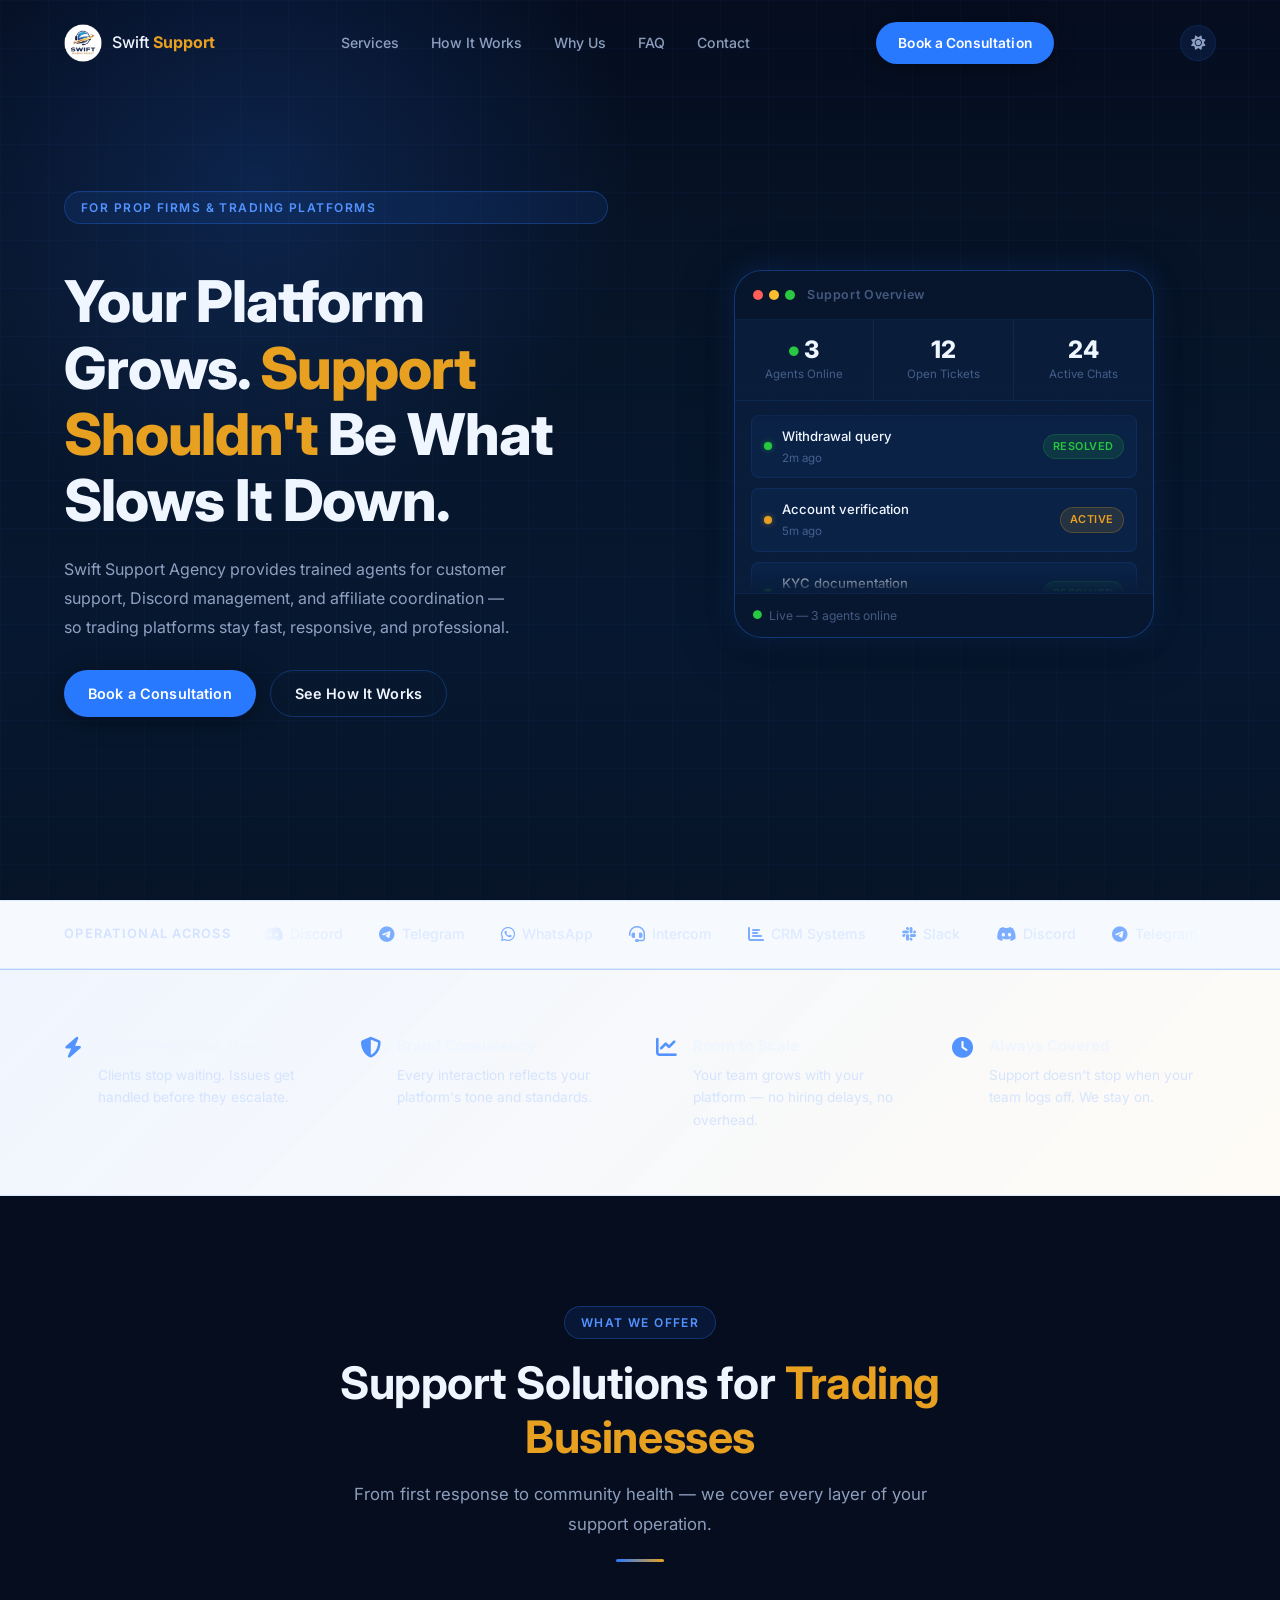
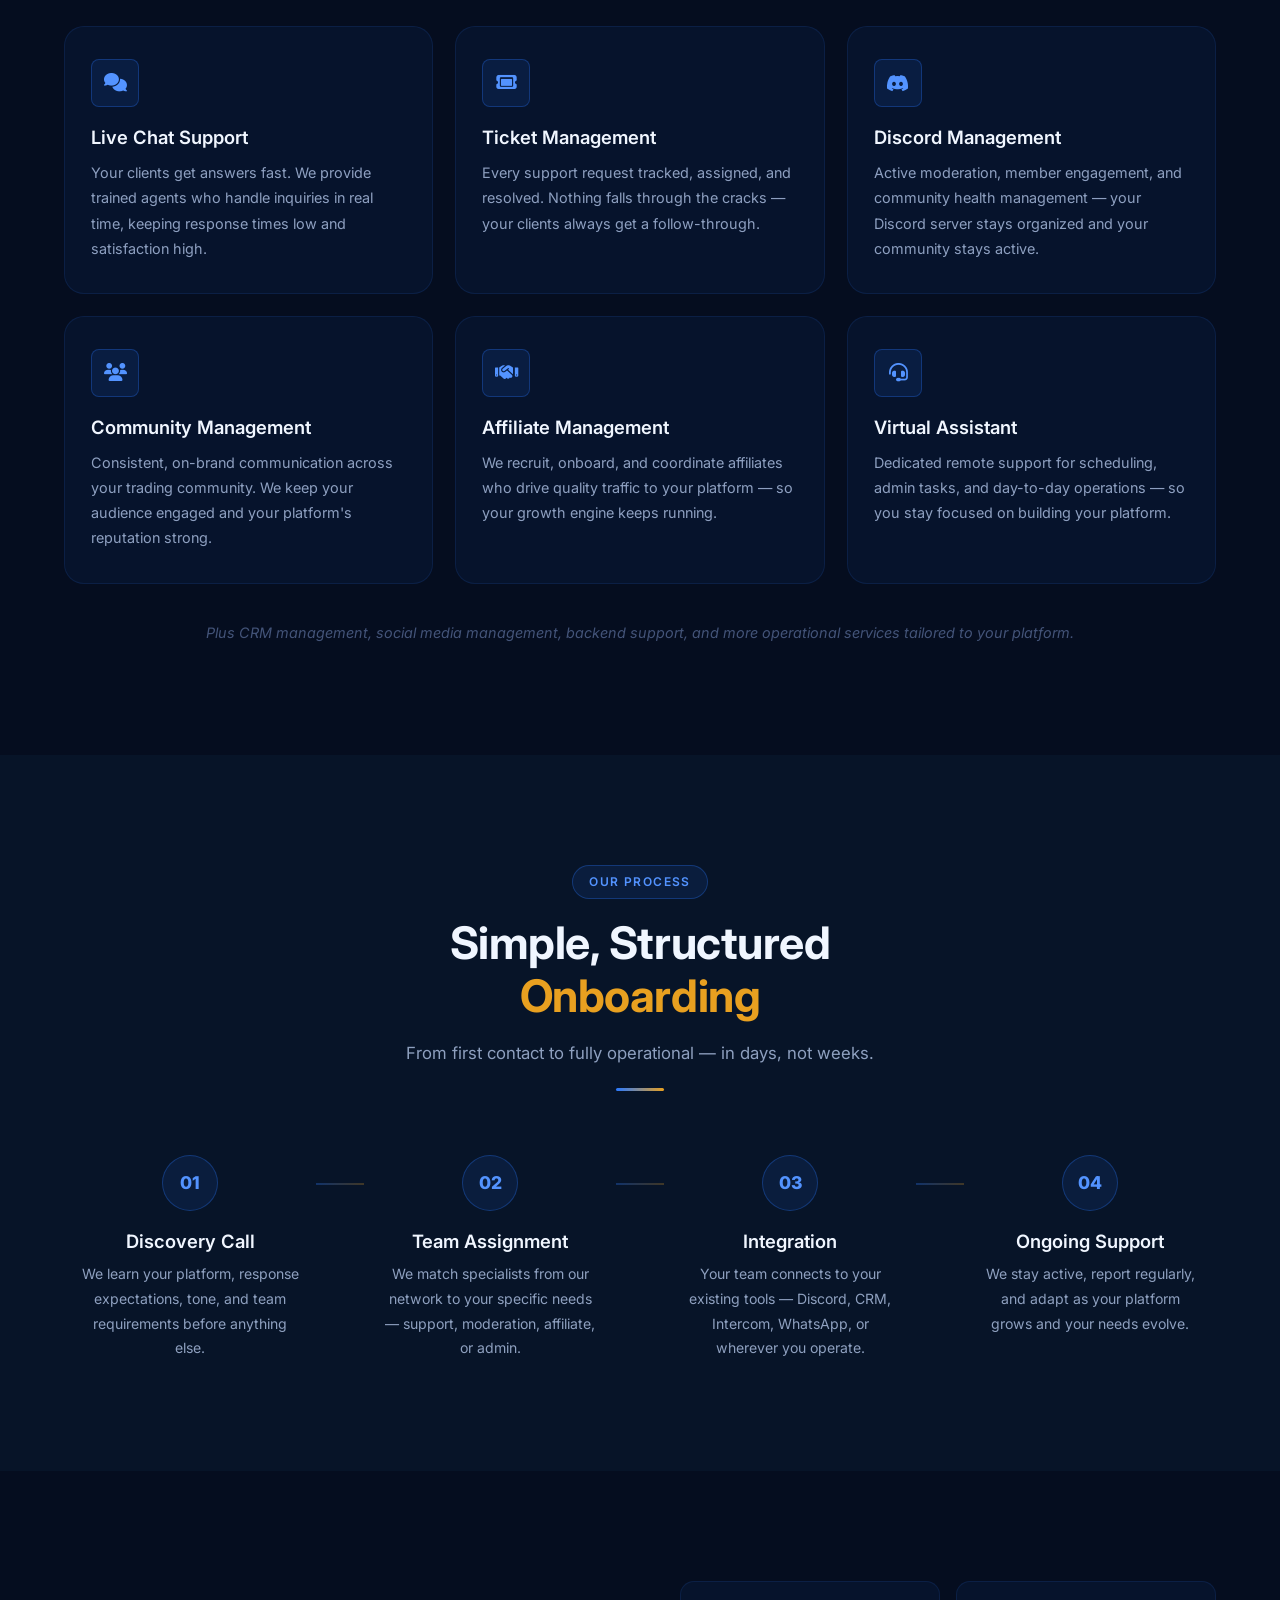
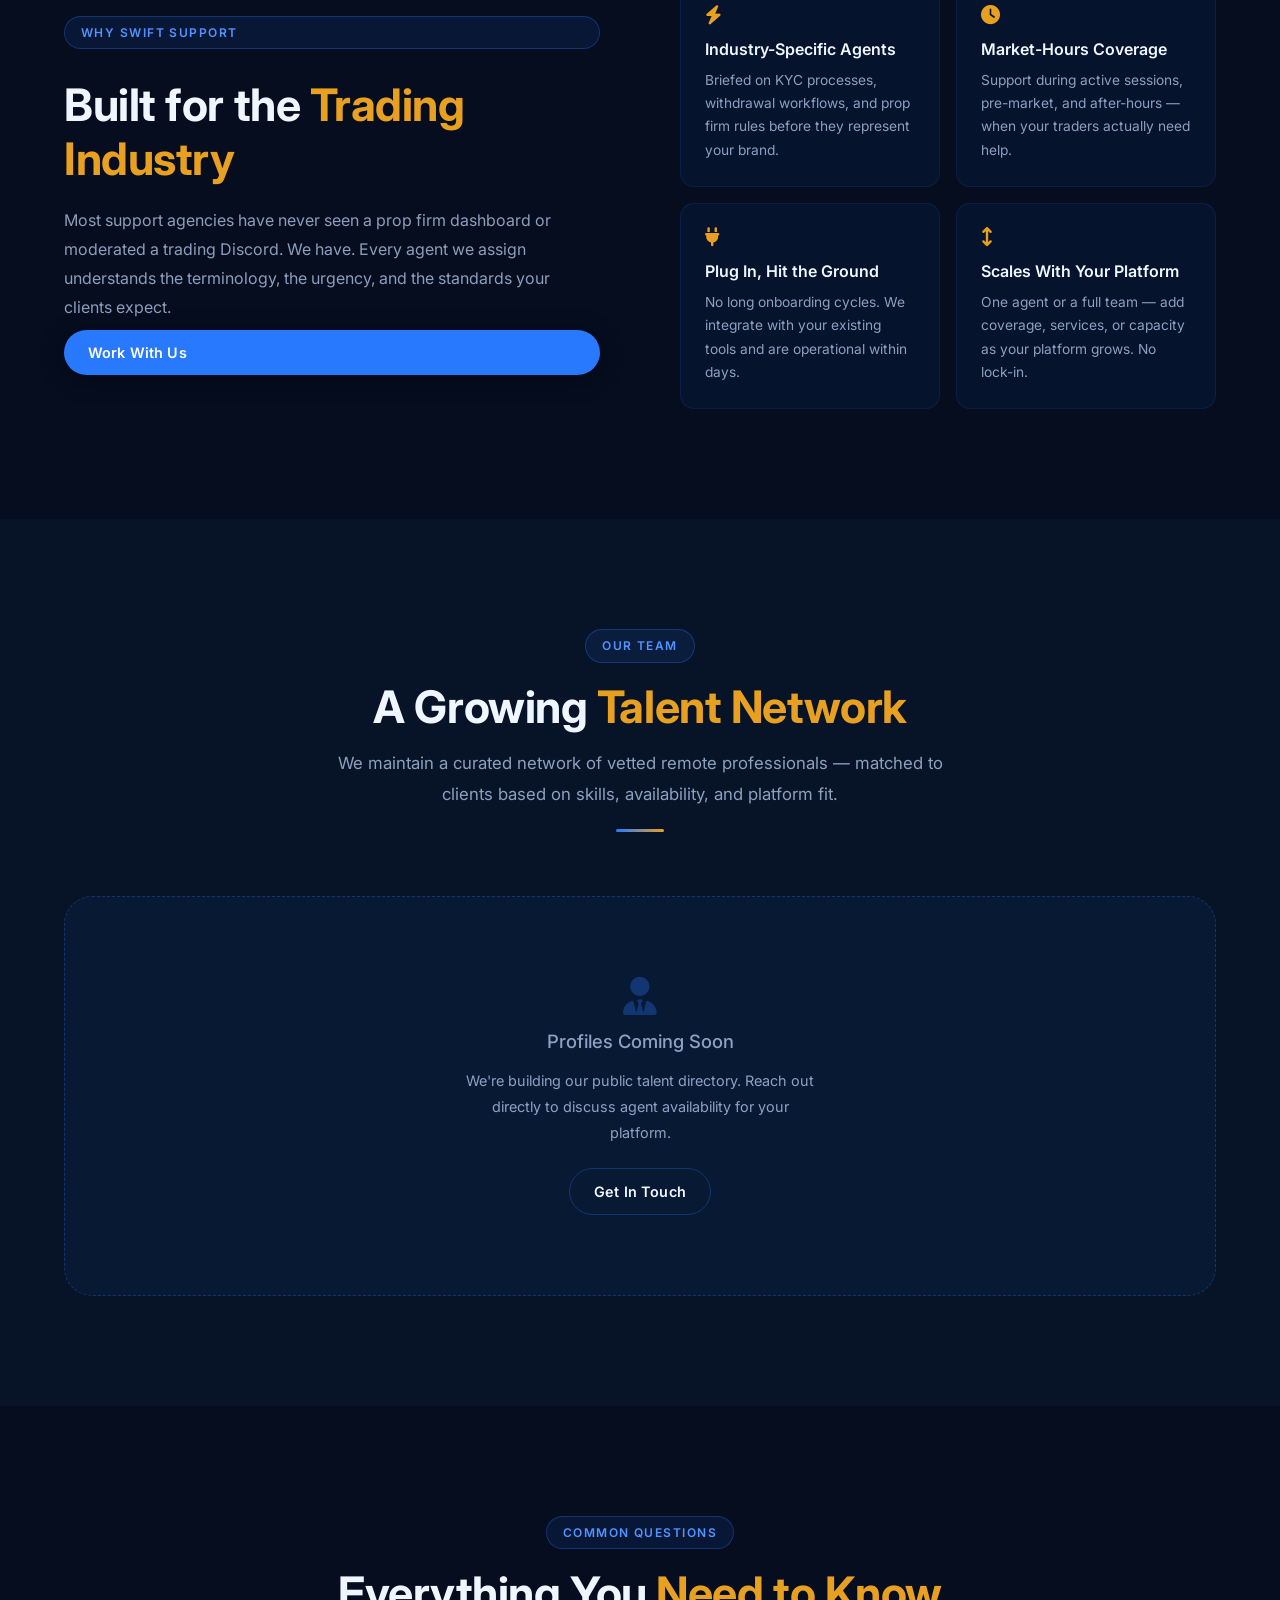
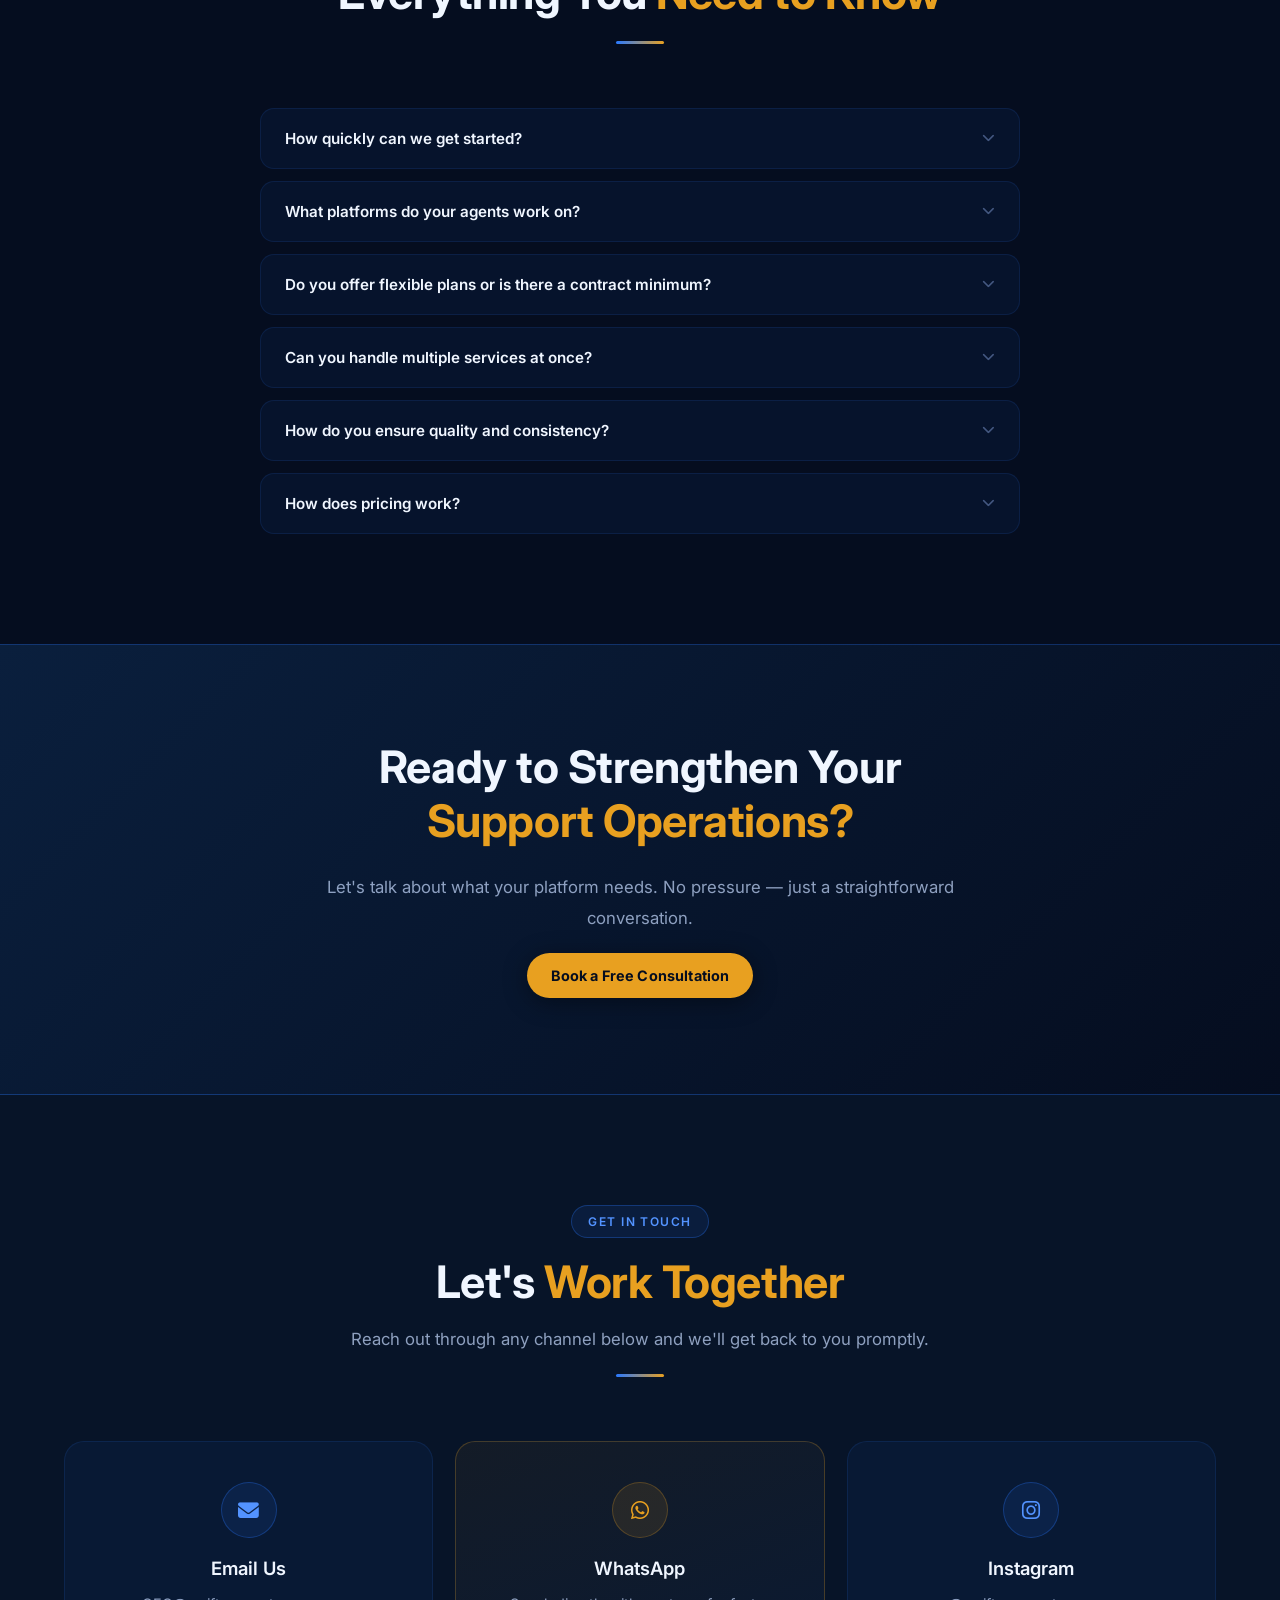
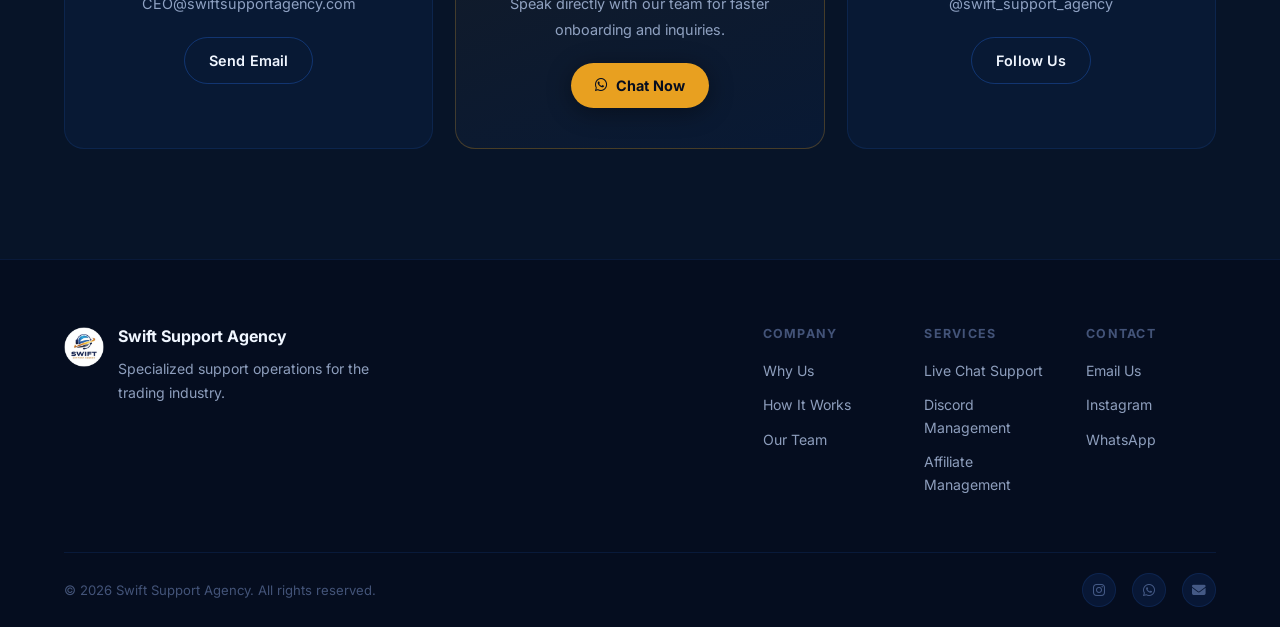
==== commit 54ee85e3: "Update WhatsApp number and domain references to swiftsupportagency.com" ====
--- a/index.html
+++ b/index.html
@@ -9,7 +9,7 @@
   <meta property="og:title" content="Swift Support Agency" />
   <meta property="og:description" content="Dedicated support teams for prop firms and trading platforms." />
   <meta property="og:type" content="website" />
-  <meta property="og:url" content="https://swift-support-agency.netlify.app" />
+  <meta property="og:url" content="https://swiftsupportagency.com" />
   <meta property="og:image" content="assets/logo.png" />
   <meta name="twitter:card" content="summary_large_image" />
   <meta name="twitter:title" content="Swift Support Agency" />
@@ -22,7 +22,7 @@
     "@type": "ProfessionalService",
     "name": "Swift Support Agency",
     "description": "Dedicated support teams for prop firms and trading platforms.",
-    "url": "https://swift-support-agency.netlify.app",
+    "url": "https://swiftsupportagency.com",
     "email": "CEO@swiftsupportagency.com",
     "sameAs": ["https://instagram.com/swift_support_agency"],
     "serviceType": ["Customer Support", "Discord Management", "Affiliate Management", "Virtual Assistant"],
@@ -305,7 +305,7 @@
         <div class="section-tag">Why Swift Support</div>
         <h2>Built for the <span class="text-gold">Trading Industry</span></h2>
         <p>Most support agencies have never seen a prop firm dashboard or moderated a trading Discord. We have. Every agent we assign understands the terminology, the urgency, and the standards your clients expect.</p>
-        <a href="#contact" class="btn btn-primary why__cta">Work With Us</a>
+        <a href="#contact" class="btn btn-primary why_cta">Work With Us</a>
       </div>
       <div class="why__cards">
         <div class="why__card">
@@ -442,7 +442,7 @@
           <div class="contact__icon contact__icon--gold"><i class="fab fa-whatsapp"></i></div>
           <h3>WhatsApp</h3>
           <p>Speak directly with our team for faster onboarding and inquiries.</p>
-          <a href="https://wa.me/234XXXXXXXXXX" class="btn btn-gold contact__btn" id="whatsappBtn">
+          <a href="https://wa.me/447352308091" class="btn btn-gold contact__btn" id="whatsappBtn">
             <i class="fab fa-whatsapp"></i> Chat Now
           </a>
         </div>
